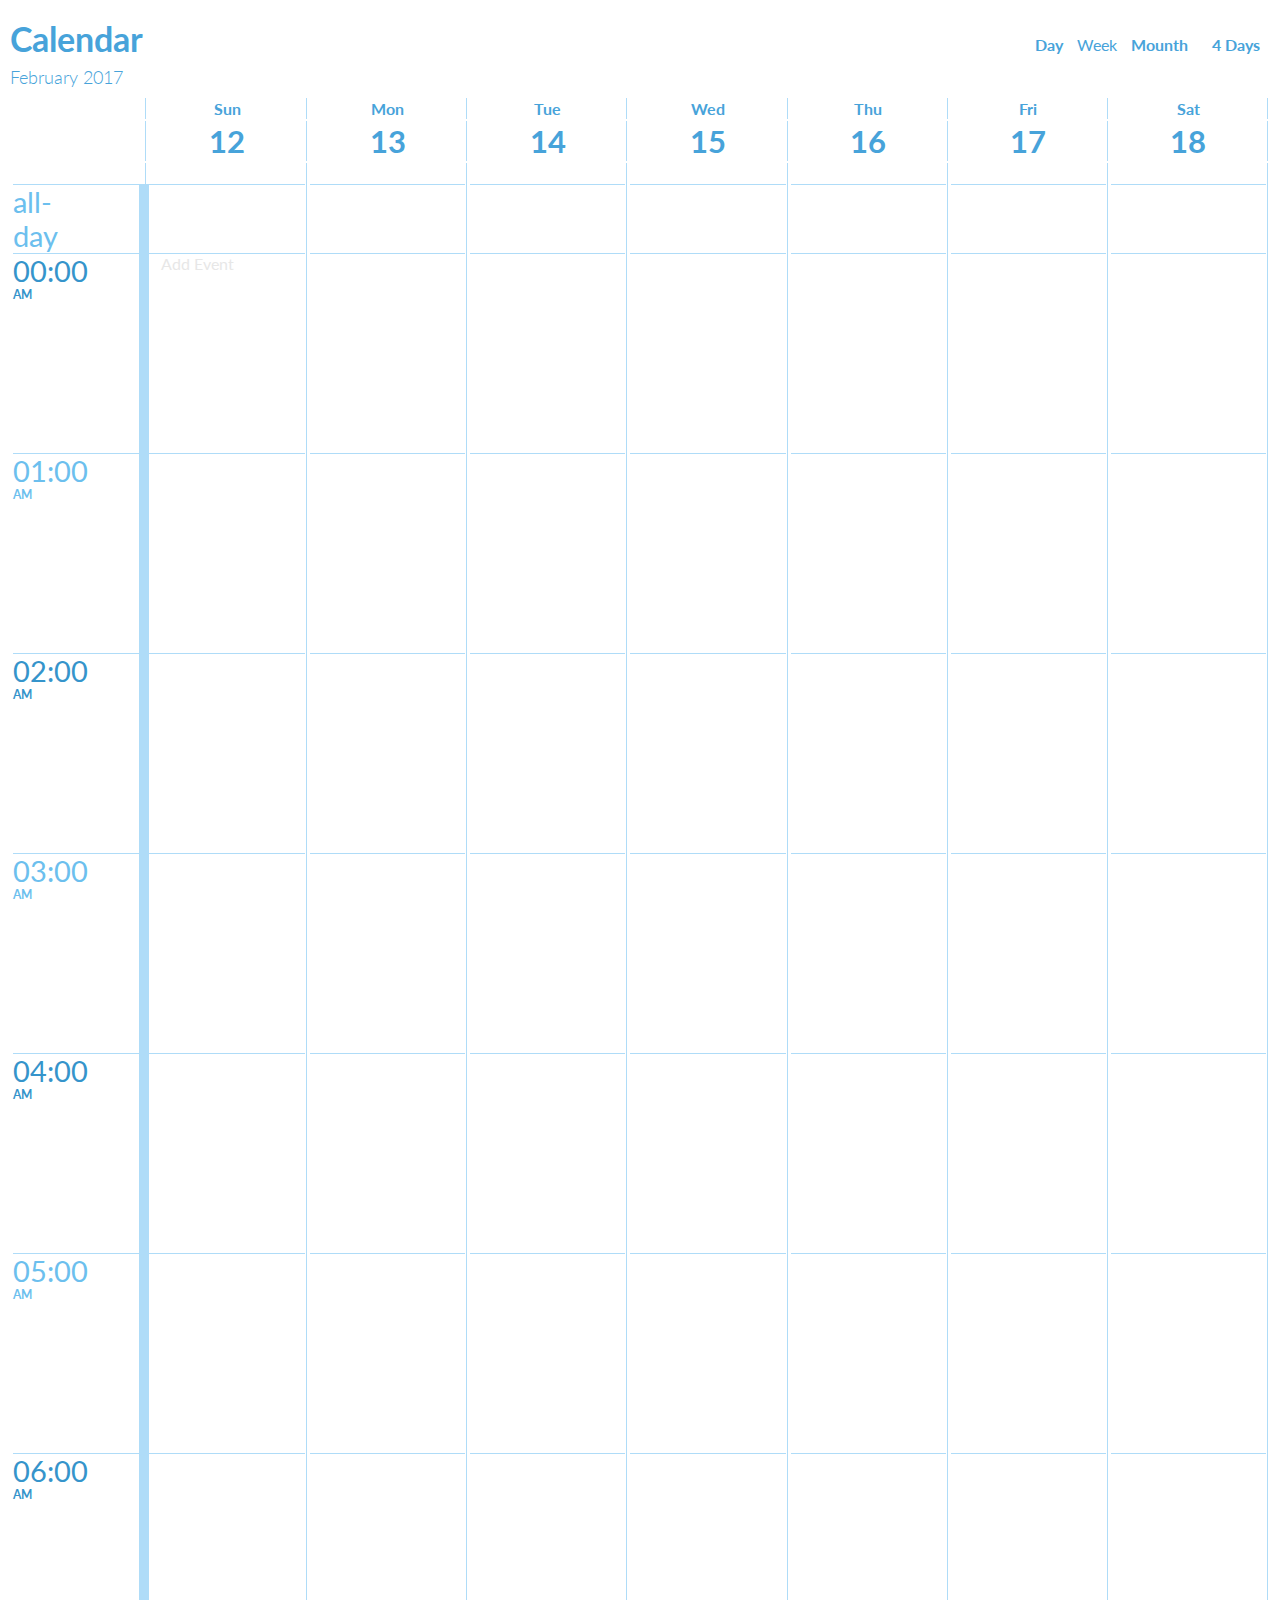
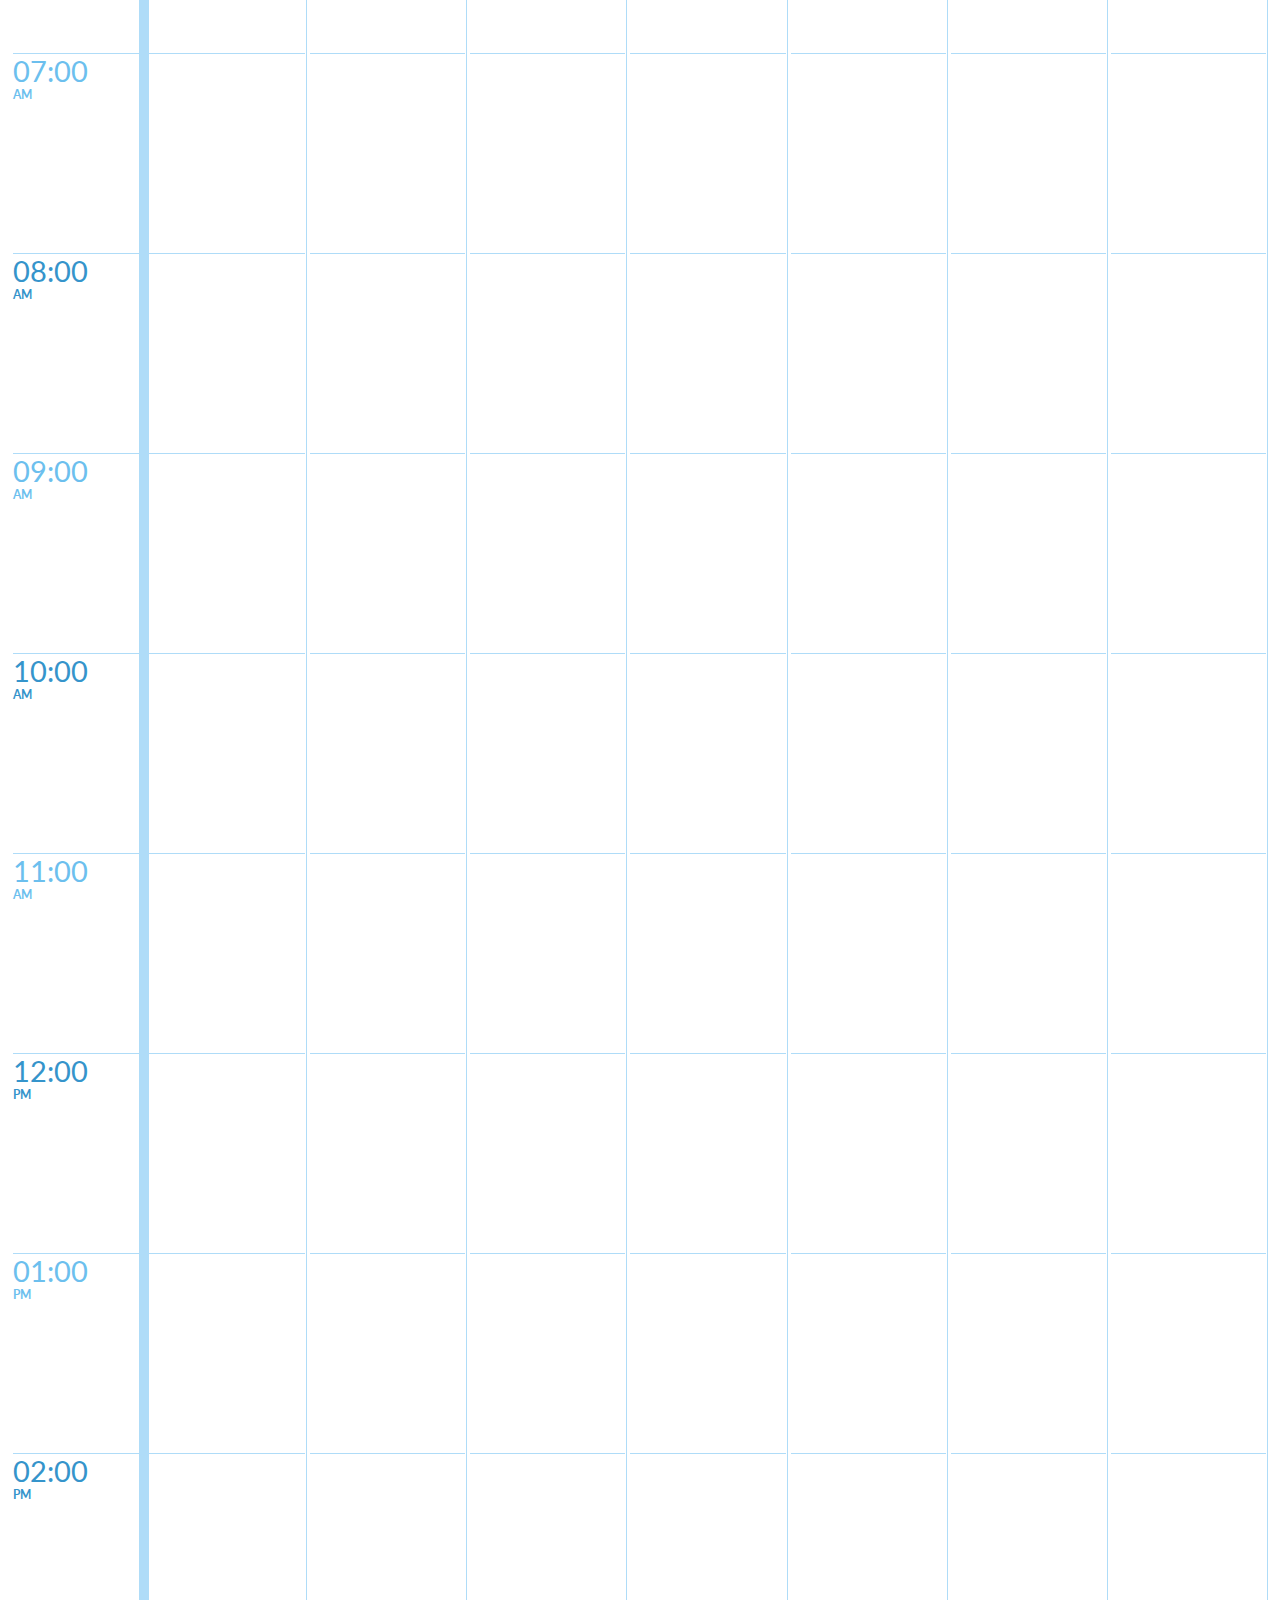
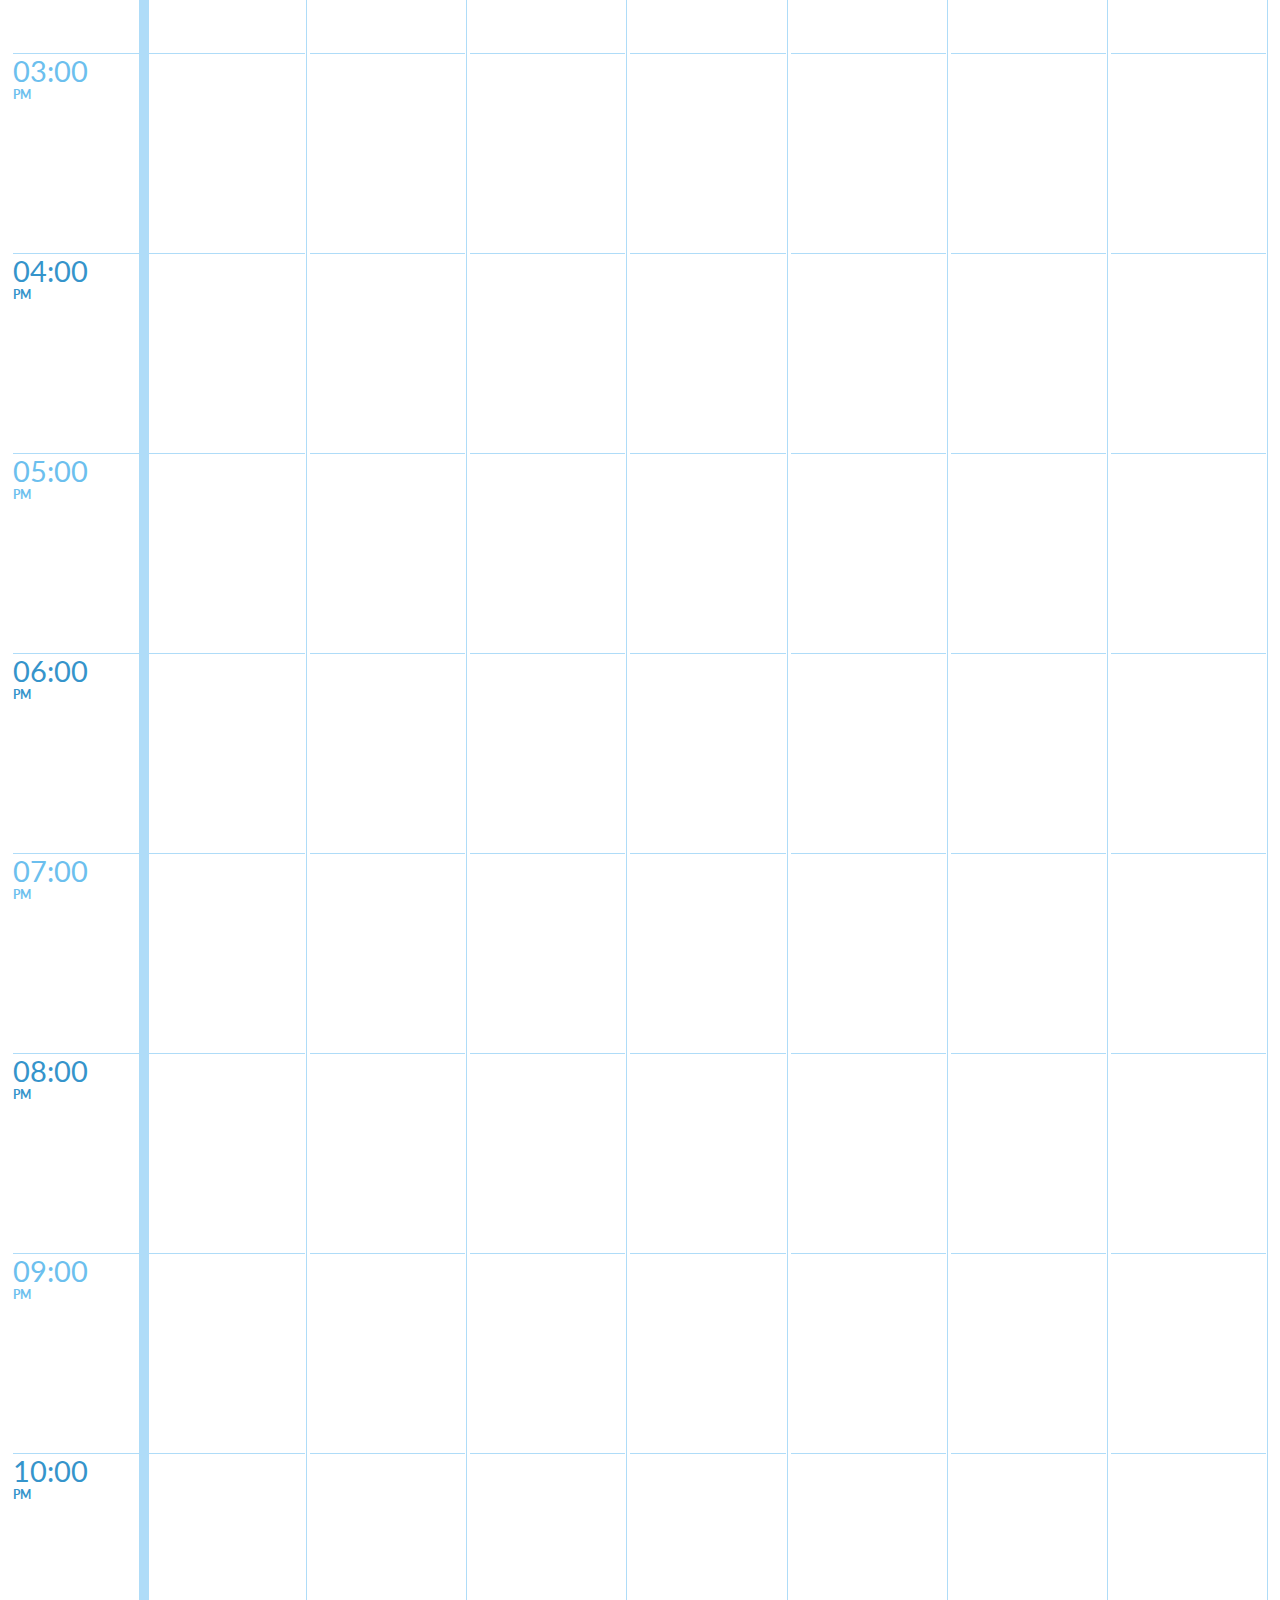
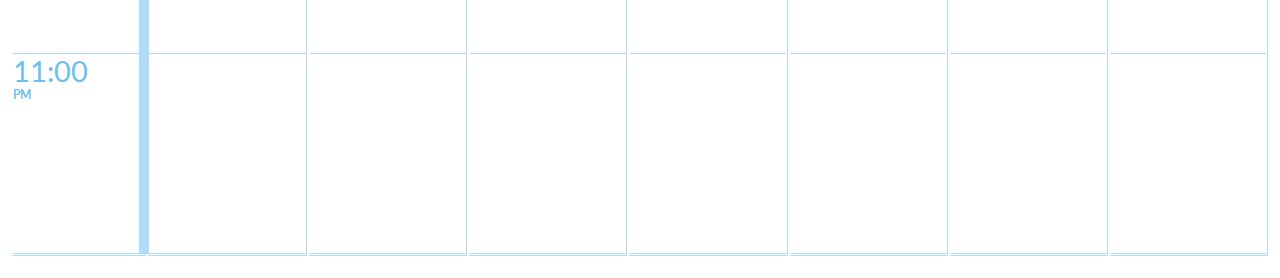
==== index2.html @ 4bcb2114 "refactoring & add modal window" ====
<!DOCTYPE html>
<html lang="en" class="no-js">
    <head>
        <meta charset="UTF-8" />
        <title>Calendar</title>
        <meta name="description" content="Calendar with HTML5 and CSS3" />
        <link rel="stylesheet" type="text/css" href="css/calendarWeek.css" />
    </head>
    <body>
        <div class="container">
            <div class="main">
                <header class="clearfix">
                    <h1>Calendar <span>February 2017</span></h1>
                    <nav class="codrops-demos">
                        <a href="index3.html">Day</a>
                        <span>Week</span>
                        <a href="index.html">Mounth</a>
                        <a href="index4.html">4 Days</a>
                    </nav>
                </header>
                <div class="pricing_table">
                <table>
                    <thead>
                        <tr class="week">
                            <th></th>
                            <th>Sun</th><th>Mon</th><th>Tue</th><th>Wed</th><th>Thu</th><th>Fri</th><th>Sat</th>
                        </tr>
                        <tr class="day">
                            <th></th>
                            <th>12</th><th>13</th><th>14</th><th>15</th><th>16</th><th>17</th><th>18</th>
                        </tr>
                    </thead>
                    <tbody>
                        <tr>
                            <td>
                                <ul class="cbp_tmtimeline">
                                    <li class="all-day"><time class="cbp_tmtime" datetime="all-day"><span>all-day</span></time></li>
                                    <li><time class="cbp_tmtime" datetime="00:00"><span>00:00<h6>AM</h6></span></time></li>
                                    <li><time class="cbp_tmtime" datetime="01:00"><span>01:00<h6>AM</h6></span></time></li>
                                    <li><time class="cbp_tmtime" datetime="02:00"><span>02:00<h6>AM</h6></span></time></li>
                                    <li><time class="cbp_tmtime" datetime="03:00"><span>03:00<h6>AM</h6></span></time></li>
                                    <li><time class="cbp_tmtime" datetime="04:00"><span>04:00<h6>AM</h6></span></time></li>
                                    <li><time class="cbp_tmtime" datetime="05:00"><span>05:00<h6>AM</h6></span></time></li>
                                    <li><time class="cbp_tmtime" datetime="06:00"><span>06:00<h6>AM</h6></span></time></li>
                                    <li><time class="cbp_tmtime" datetime="07:00"><span>07:00<h6>AM</h6></span></time></li>
                                    <li><time class="cbp_tmtime" datetime="08:00"><span>08:00<h6>AM</h6></span></time></li>
                                    <li><time class="cbp_tmtime" datetime="09:00"><span>09:00<h6>AM</h6></span></time></li>
                                    <li><time class="cbp_tmtime" datetime="10:00"><span>10:00<h6>AM</h6></span></time></li>
                                    <li><time class="cbp_tmtime" datetime="11:00"><span>11:00<h6>AM</h6></span></time></li>
                                    <li><time class="cbp_tmtime" datetime="12:00"><span>12:00<h6>PM</h6></span></time></li>
                                    <li><time class="cbp_tmtime" datetime="13:00"><span>01:00<h6>PM</h6></span></time></li>
                                    <li><time class="cbp_tmtime" datetime="14:00"><span>02:00<h6>PM</h6></span></time></li>
                                    <li><time class="cbp_tmtime" datetime="15:00"><span>03:00<h6>PM</h6></span></time></li>
                                    <li><time class="cbp_tmtime" datetime="16:00"><span>04:00<h6>PM</h6></span></time></li>
                                    <li><time class="cbp_tmtime" datetime="17:00"><span>05:00<h6>PM</h6></span></time></li>
                                    <li><time class="cbp_tmtime" datetime="18:00"><span>06:00<h6>PM</h6></span></time></li>
                                    <li><time class="cbp_tmtime" datetime="19:00"><span>07:00<h6>PM</h6></span></time></li>
                                    <li><time class="cbp_tmtime" datetime="20:00"><span>08:00<h6>PM</h6></span></time></li>
                                    <li><time class="cbp_tmtime" datetime="21:00"><span>09:00<h6>PM</h6></span></time></li>
                                    <li><time class="cbp_tmtime" datetime="22:00"><span>10:00<h6>PM</h6></span></time></li>
                                    <li><time class="cbp_tmtime" datetime="23:00"><span>11:00<h6>PM</h6></span></time></li>
                                </ul>
                            </td>
                            <td>
                                <ul class="cbp_tmtimeline">
                                    <li class="all-day"><time class="cbp_timeSun" datetime="all-day"><span></span></time></li>
                                    <li><time class="cbp_timeSun" datetime="00:00">
                                                <a class="addEvent" href="#modal">&emsp;Add Event</a>
                                        </time>
                                    </li>
                                    <li><time class="cbp_timeSun" datetime="01:00"><span></span></time></li>
                                    <li><time class="cbp_timeSun" datetime="02:00"><span></span></time></li>
                                    <li><time class="cbp_timeSun" datetime="03:00"><span></span></time></li>
                                    <li><time class="cbp_timeSun" datetime="04:00"><span></span></time></li>
                                    <li><time class="cbp_timeSun" datetime="05:00"><span></span></time></li>
                                    <li><time class="cbp_timeSun" datetime="06:00"><span></span></time></li>
                                    <li><time class="cbp_timeSun" datetime="07:00"><span></span></time></li>
                                    <li><time class="cbp_timeSun" datetime="08:00"><span></span></time></li>
                                    <li><time class="cbp_timeSun" datetime="09:00"><span></span></time></li>
                                    <li><time class="cbp_timeSun" datetime="10:00"><span></span></time></li>
                                    <li><time class="cbp_timeSun" datetime="11:00"><span></span></time></li>
                                    <li><time class="cbp_timeSun" datetime="12:00"><span></span></time></li>
                                    <li><time class="cbp_timeSun" datetime="13:00"><span></span></time></li>
                                    <li><time class="cbp_timeSun" datetime="14:00"><span></span></time></li>
                                    <li><time class="cbp_timeSun" datetime="15:00"><span></span></time></li>
                                    <li><time class="cbp_timeSun" datetime="16:00"><span></span></time></li>
                                    <li><time class="cbp_timeSun" datetime="17:00"><span></span></time></li>
                                    <li><time class="cbp_timeSun" datetime="18:00"><span></span></time></li>
                                    <li><time class="cbp_timeSun" datetime="19:00"><span></span></time></li>
                                    <li><time class="cbp_timeSun" datetime="20:00"><span></span></time></li>
                                    <li><time class="cbp_timeSun" datetime="21:00"><span></span></time></li>
                                    <li><time class="cbp_timeSun" datetime="22:00"><span></span></time></li>
                                    <li><time class="cbp_timeSun" datetime="23:00"><span></span></time></li>
                                </ul>
                            </td>
                            <td>
                                <ul class="cbp_tmtimeline">
                                    <li class="all-day"><time class="cbp_timeMon" datetime="all-day"><span></span></time></li>
                                    <li><time class="cbp_timeMon" datetime="00:00"><span></span></time></li>
                                    <li><time class="cbp_timeMon" datetime="01:00"><span></span></time></li>
                                    <li><time class="cbp_timeMon" datetime="02:00"><span></span></time></li>
                                    <li><time class="cbp_timeMon" datetime="03:00"><span></span></time></li>
                                    <li><time class="cbp_timeMon" datetime="04:00"><span></span></time></li>
                                    <li><time class="cbp_timeMon" datetime="05:00"><span></span></time></li>
                                    <li><time class="cbp_timeMon" datetime="06:00"><span></span></time></li>
                                    <li><time class="cbp_timeMon" datetime="07:00"><span></span></time></li>
                                    <li><time class="cbp_timeMon" datetime="08:00"><span></span></time></li>
                                    <li><time class="cbp_timeMon" datetime="09:00"><span></span></time></li>
                                    <li><time class="cbp_timeMon" datetime="10:00"><span></span></time></li>
                                    <li><time class="cbp_timeMon" datetime="11:00"><span></span></time></li>
                                    <li><time class="cbp_timeMon" datetime="12:00"><span></span></time></li>
                                    <li><time class="cbp_timeMon" datetime="13:00"><span></span></time></li>
                                    <li><time class="cbp_timeMon" datetime="14:00"><span></span></time></li>
                                    <li><time class="cbp_timeMon" datetime="15:00"><span></span></time></li>
                                    <li><time class="cbp_timeMon" datetime="16:00"><span></span></time></li>
                                    <li><time class="cbp_timeMon" datetime="17:00"><span></span></time></li>
                                    <li><time class="cbp_timeMon" datetime="18:00"><span></span></time></li>
                                    <li><time class="cbp_timeMon" datetime="19:00"><span></span></time></li>
                                    <li><time class="cbp_timeMon" datetime="20:00"><span></span></time></li>
                                    <li><time class="cbp_timeMon" datetime="21:00"><span></span></time></li>
                                    <li><time class="cbp_timeMon" datetime="22:00"><span></span></time></li>
                                    <li><time class="cbp_timeMon" datetime="23:00"><span></span></time></li>
                                </ul>
                            </td>
                            <td>
                                <ul class="cbp_tmtimeline">
                                    <li class="all-day"><time class="cbp_timeTue" datetime="all-day"><span></span></time></li>
                                    <li><time class="cbp_timeTue" datetime="00:00"><span></span></time></li>
                                    <li><time class="cbp_timeTue" datetime="01:00"><span></span></time></li>
                                    <li><time class="cbp_timeTue" datetime="02:00"><span></span></time></li>
                                    <li><time class="cbp_timeTue" datetime="03:00"><span></span></time></li>
                                    <li><time class="cbp_timeTue" datetime="04:00"><span></span></time></li>
                                    <li><time class="cbp_timeTue" datetime="05:00"><span></span></time></li>
                                    <li><time class="cbp_timeTue" datetime="06:00"><span></span></time></li>
                                    <li><time class="cbp_timeTue" datetime="07:00"><span></span></time></li>
                                    <li><time class="cbp_timeTue" datetime="08:00"><span></span></time></li>
                                    <li><time class="cbp_timeTue" datetime="09:00"><span></span></time></li>
                                    <li><time class="cbp_timeTue" datetime="10:00"><span></span></time></li>
                                    <li><time class="cbp_timeTue" datetime="11:00"><span></span></time></li>
                                    <li><time class="cbp_timeTue" datetime="12:00"><span></span></time></li>
                                    <li><time class="cbp_timeTue" datetime="13:00"><span></span></time></li>
                                    <li><time class="cbp_timeTue" datetime="14:00"><span></span></time></li>
                                    <li><time class="cbp_timeTue" datetime="15:00"><span></span></time></li>
                                    <li><time class="cbp_timeTue" datetime="16:00"><span></span></time></li>
                                    <li><time class="cbp_timeTue" datetime="17:00"><span></span></time></li>
                                    <li><time class="cbp_timeTue" datetime="18:00"><span></span></time></li>
                                    <li><time class="cbp_timeTue" datetime="19:00"><span></span></time></li>
                                    <li><time class="cbp_timeTue" datetime="20:00"><span></span></time></li>
                                    <li><time class="cbp_timeTue" datetime="21:00"><span></span></time></li>
                                    <li><time class="cbp_timeTue" datetime="22:00"><span></span></time></li>
                                    <li><time class="cbp_timeTue" datetime="23:00"><span></span></time></li>
                                </ul>
                            </td>
                            <td>
                                <ul class="cbp_tmtimeline">
                                    <li class="all-day"><time class="cbp_timeWed" datetime="all-day"><span></span></time></li>
                                    <li><time class="cbp_timeWed" datetime="00:00"><span></span></time></li>
                                    <li><time class="cbp_timeWed" datetime="01:00"><span></span></time></li>
                                    <li><time class="cbp_timeWed" datetime="02:00"><span></span></time></li>
                                    <li><time class="cbp_timeWed" datetime="03:00"><span></span></time></li>
                                    <li><time class="cbp_timeWed" datetime="04:00"><span></span></time></li>
                                    <li><time class="cbp_timeWed" datetime="05:00"><span></span></time></li>
                                    <li><time class="cbp_timeWed" datetime="06:00"><span></span></time></li>
                                    <li><time class="cbp_timeWed" datetime="07:00"><span></span></time></li>
                                    <li><time class="cbp_timeWed" datetime="08:00"><span></span></time></li>
                                    <li><time class="cbp_timeWed" datetime="09:00"><span></span></time></li>
                                    <li><time class="cbp_timeWed" datetime="10:00"><span></span></time></li>
                                    <li><time class="cbp_timeWed" datetime="11:00"><span></span></time></li>
                                    <li><time class="cbp_timeWed" datetime="12:00"><span></span></time></li>
                                    <li><time class="cbp_timeWed" datetime="13:00"><span></span></time></li>
                                    <li><time class="cbp_timeWed" datetime="14:00"><span></span></time></li>
                                    <li><time class="cbp_timeWed" datetime="15:00"><span></span></time></li>
                                    <li><time class="cbp_timeWed" datetime="16:00"><span></span></time></li>
                                    <li><time class="cbp_timeWed" datetime="17:00"><span></span></time></li>
                                    <li><time class="cbp_timeWed" datetime="18:00"><span></span></time></li>
                                    <li><time class="cbp_timeWed" datetime="19:00"><span></span></time></li>
                                    <li><time class="cbp_timeWed" datetime="20:00"><span></span></time></li>
                                    <li><time class="cbp_timeWed" datetime="21:00"><span></span></time></li>
                                    <li><time class="cbp_timeWed" datetime="22:00"><span></span></time></li>
                                    <li><time class="cbp_timeWed" datetime="23:00"><span></span></time></li>
                                </ul>
                            </td>
                            <td>
                                <ul class="cbp_tmtimeline">
                                    <li class="all-day"><time class="cbp_timeThu" datetime="all-day"><span></span></time></li>
                                    <li><time class="cbp_timeThu" datetime="00:00"><span></span></time></li>
                                    <li><time class="cbp_timeThu" datetime="01:00"><span></span></time></li>
                                    <li><time class="cbp_timeThu" datetime="02:00"><span></span></time></li>
                                    <li><time class="cbp_timeThu" datetime="03:00"><span></span></time></li>
                                    <li><time class="cbp_timeThu" datetime="04:00"><span></span></time></li>
                                    <li><time class="cbp_timeThu" datetime="05:00"><span></span></time></li>
                                    <li><time class="cbp_timeThu" datetime="06:00"><span></span></time></li>
                                    <li><time class="cbp_timeThu" datetime="07:00"><span></span></time></li>
                                    <li><time class="cbp_timeThu" datetime="08:00"><span></span></time></li>
                                    <li><time class="cbp_timeThu" datetime="09:00"><span></span></time></li>
                                    <li><time class="cbp_timeThu" datetime="10:00"><span></span></time></li>
                                    <li><time class="cbp_timeThu" datetime="11:00"><span></span></time></li>
                                    <li><time class="cbp_timeThu" datetime="12:00"><span></span></time></li>
                                    <li><time class="cbp_timeThu" datetime="13:00"><span></span></time></li>
                                    <li><time class="cbp_timeThu" datetime="14:00"><span></span></time></li>
                                    <li><time class="cbp_timeThu" datetime="15:00"><span></span></time></li>
                                    <li><time class="cbp_timeThu" datetime="16:00"><span></span></time></li>
                                    <li><time class="cbp_timeThu" datetime="17:00"><span></span></time></li>
                                    <li><time class="cbp_timeThu" datetime="18:00"><span></span></time></li>
                                    <li><time class="cbp_timeThu" datetime="19:00"><span></span></time></li>
                                    <li><time class="cbp_timeThu" datetime="20:00"><span></span></time></li>
                                    <li><time class="cbp_timeThu" datetime="21:00"><span></span></time></li>
                                    <li><time class="cbp_timeThu" datetime="22:00"><span></span></time></li>
                                    <li><time class="cbp_timeThu" datetime="23:00"><span></span></time></li>
                                </ul>
                            </td>
                            <td>
                                <ul class="cbp_tmtimeline">
                                    <li class="all-day"><time class="cbp_timeFri" datetime="all-day"><span></span></time></li>
                                    <li><time class="cbp_timeFri" datetime="00:00"><span></span></time></li>
                                    <li><time class="cbp_timeFri" datetime="01:00"><span></span></time></li>
                                    <li><time class="cbp_timeFri" datetime="02:00"><span></span></time></li>
                                    <li><time class="cbp_timeFri" datetime="03:00"><span></span></time></li>
                                    <li><time class="cbp_timeFri" datetime="04:00"><span></span></time></li>
                                    <li><time class="cbp_timeFri" datetime="05:00"><span></span></time></li>
                                    <li><time class="cbp_timeFri" datetime="06:00"><span></span></time></li>
                                    <li><time class="cbp_timeFri" datetime="07:00"><span></span></time></li>
                                    <li><time class="cbp_timeFri" datetime="08:00"><span></span></time></li>
                                    <li><time class="cbp_timeFri" datetime="09:00"><span></span></time></li>
                                    <li><time class="cbp_timeFri" datetime="10:00"><span></span></time></li>
                                    <li><time class="cbp_timeFri" datetime="11:00"><span></span></time></li>
                                    <li><time class="cbp_timeFri" datetime="12:00"><span></span></time></li>
                                    <li><time class="cbp_timeFri" datetime="13:00"><span></span></time></li>
                                    <li><time class="cbp_timeFri" datetime="14:00"><span></span></time></li>
                                    <li><time class="cbp_timeFri" datetime="15:00"><span></span></time></li>
                                    <li><time class="cbp_timeFri" datetime="16:00"><span></span></time></li>
                                    <li><time class="cbp_timeFri" datetime="17:00"><span></span></time></li>
                                    <li><time class="cbp_timeFri" datetime="18:00"><span></span></time></li>
                                    <li><time class="cbp_timeFri" datetime="19:00"><span></span></time></li>
                                    <li><time class="cbp_timeFri" datetime="20:00"><span></span></time></li>
                                    <li><time class="cbp_timeFri" datetime="21:00"><span></span></time></li>
                                    <li><time class="cbp_timeFri" datetime="22:00"><span></span></time></li>
                                    <li><time class="cbp_timeFri" datetime="23:00"><span></span></time></li>
                                </ul>
                            </td>
                            <td>
                                <ul class="cbp_tmtimeline">
                                    <li class="all-day"><time class="cbp_timeSat" datetime="all-day"><span></span></time></li>
                                    <li><time class="cbp_timeSat" datetime="00:00"><span></span></time></li>
                                    <li><time class="cbp_timeSat" datetime="01:00"><span></span></time></li>
                                    <li><time class="cbp_timeSat" datetime="02:00"><span></span></time></li>
                                    <li><time class="cbp_timeSat" datetime="03:00"><span></span></time></li>
                                    <li><time class="cbp_timeSat" datetime="04:00"><span></span></time></li>
                                    <li><time class="cbp_timeSat" datetime="05:00"><span></span></time></li>
                                    <li><time class="cbp_timeSat" datetime="06:00"><span></span></time></li>
                                    <li><time class="cbp_timeSat" datetime="07:00"><span></span></time></li>
                                    <li><time class="cbp_timeSat" datetime="08:00"><span></span></time></li>
                                    <li><time class="cbp_timeSat" datetime="09:00"><span></span></time></li>
                                    <li><time class="cbp_timeSat" datetime="10:00"><span></span></time></li>
                                    <li><time class="cbp_timeSat" datetime="11:00"><span></span></time></li>
                                    <li><time class="cbp_timeSat" datetime="12:00"><span></span></time></li>
                                    <li><time class="cbp_timeSat" datetime="13:00"><span></span></time></li>
                                    <li><time class="cbp_timeSat" datetime="14:00"><span></span></time></li>
                                    <li><time class="cbp_timeSat" datetime="15:00"><span></span></time></li>
                                    <li><time class="cbp_timeSat" datetime="16:00"><span></span></time></li>
                                    <li><time class="cbp_timeSat" datetime="17:00"><span></span></time></li>
                                    <li><time class="cbp_timeSat" datetime="18:00"><span></span></time></li>
                                    <li><time class="cbp_timeSat" datetime="19:00"><span></span></time></li>
                                    <li><time class="cbp_timeSat" datetime="20:00"><span></span></time></li>
                                    <li><time class="cbp_timeSat" datetime="21:00"><span></span></time></li>
                                    <li><time class="cbp_timeSat" datetime="22:00"><span></span></time></li>
                                    <li><time class="cbp_timeSat" datetime="23:00"><span></span></time></li>
                                </ul>
                            </td>
                            
                        </tr>
                    </tbody>
                </table>
            </div>
                <aside class="modal" id="modal">
                    <header>
                        <h2>Event | Reminder</h2>
                    </header>
                    <section>
                        <input tabindex="0" autocomplete="off" placeholder="e.g., Breakfast at Tiffany's" aria-label="e.g., Breakfast at Tiffany's" type="text">
                    </section>
                    <section>
                        <span>When</span>
                    </section>
                    <section>

                    </section>
                    <footer class="footer">
                        <a href="#" class="btn">Закрыть</a>
                    </footer>
                </aside>
            </div>
        </div>
    </body>
</html>
---- css/calendarWeek.css ----
@import url(http://fonts.googleapis.com/css?family=Lato:300,400,700);

*, *:after, *:before { -webkit-box-sizing: border-box; -moz-box-sizing: border-box; box-sizing: border-box; }
body, html { font-size: 100%; padding: 0; margin: 0;}

.clearfix:before, .clearfix:after { content: " "; display: table; }
.clearfix:after { clear: both; }

body {
    font-family: 'Lato', Calibri, Arial, sans-serif;
    color: #47a3da;
}
tbody td:first-child {
	width: 180px;
	text-align: right;
}
td {
	width: 200px;
	border-bottom: 1px solid #afdcf8;
	border-right: 1px solid #afdcf8;
}
th{
	border-right: 1px solid #afdcf8;
}

a {
	text-decoration: none;
}
.day{
	font-size: 31px;
}
a:hover {
	color: #000;
}
.codrops-demos {
	float: right;
}

.codrops-demos a {
    display: inline-block;
    margin: 10px;
    color: inherit;
    font-weight: 700;
    line-height: 30px;
    border-bottom: 4px solid transparent;
}

.codrops-demos a:hover {
	color: #000;
	border-color: #000;
}

.codrops-demos a.current-demo,
.codrops-demos a.current-demo:hover {
	color: rgba(108,191,238,0.5);
	border-color: rgba(108,191,238,0.5);
}
.main {
	margin: 10px auto;
	padding: 10px;
}
.container header h1 {
	font-size: 34px;
	line-height: 38px;
	margin: 0;
	font-weight: 700;
	float: left;
}

.container header h1 span {
	font-size: 18px;
	font-weight: 300;
	display: block;
}
.container > header nav a:hover:before {
	color: #fff;
}

.cbp_tmtimeline {
	margin: 20px 0 0 0;
	padding: 0;
	list-style: none;
	position: relative;
} 

.cbp_tmtimeline > li {
	height: 200px;
	max-height: 200px;
	position: relative;
	border-bottom: 1px solid #afdcf8;
}

.cbp_tmtimeline > li.all-day {
	min-height: 70px;
	height: auto;
	max-height: auto;
	position: static;
}

.cbp_tmtimeline > li:first-child {
	border-top: 1px solid #afdcf8;
}  

/* The line */
.cbp_tmtimeline >li .cbp_timeSun::before {
	content: '';
	position: absolute;
	top: 0;
	bottom: 0;
	width: 10px;
	background: #afdcf8;
	margin-left: -10px;
}

/* The date/time */
.cbp_tmtimeline > li .cbp_tmtime{
	display: block;
	width: 25%;
	padding-right: 100px;
	position: absolute;
}

.cbp_tmtimeline > li .cbp_tmtime span {
	display: block;
	text-align: right;
}

.cbp_tmtimeline > li .cbp_tmtime span:first-child {
	font-size: 0.9em;
	color: #bdd0db;
}

.cbp_tmtimeline > li .cbp_tmtime span:last-child {
	font-size: 1.8em;
	color: #3594cb;
}

.cbp_tmtimeline > li .cbp_tmtime span > h6 {
	font-size: 0.4em;
	margin: 0;
}

.cbp_tmtimeline > li:nth-child(odd) .cbp_tmtime span:last-child {
	color: #6cbfee;
}

/* Right content */
.cbp_tmtimeline > li .cbp_tmlabel {
	margin: 0 0 2px 21%;
	background: #3594cb;
	color: #fff;
	padding: 1px 5px 1px 10px;
	font-size: 0.9em;
	font-weight: 300;
	line-height: 1.4;
	position: absolute;
	border-radius: 5px;
	width: 79%;
	z-index: 10;
	overflow: auto;
}

.cbp_tmtimeline > li .cbp_tmlabel:last-child {
	margin-bottom: 5px;
}

.cbp_tmtimeline > li .cbp_tmlabel a {
	text-decoration: underline;
}

.cbp_tmtimeline > li.all-day .cbp_tmlabel{
	position: relative;
	font-weight: bold;
	width: auto;
}
.pricing_table ul:hover { 
	background: rgba(115,255,111,0.4);
	transform: scaleX(1.0);
  	box-shadow:3px 5px 7px rgba(0,0,0,.7);
	cursor:pointer;
	border-bottom-left-radius: 20px;
	border-bottom-right-radius: 20px;
	border-top-left-radius: 20px;
	border-top-right-radius: 20px;
}
.addEvent{
	text-decoration: none;
	color:#e7e7e7;
}
.addEvent:hover{
	color:#3594cb;
}
/*Modal windows*/
/* hiden*/
.modal {
    background: #fff;
    left: 50%;
    margin: -250px 0 0 -40%;
    position: absolute;
    top: -50%;
    width: 40%;
    border-radius: 5px;
    box-shadow: 0 3px 7px rgba(0,0,0,.25);
    -moz-box-shadow: 0 3px 7px rgba(0,0,0,.25);
    -webkit-box-shadow: 0 3px 7px rgba(0,0,0,.25);
    box-sizing: border-box;
    -moz-box-sizing: border-box;
    -webkit-box-sizing: border-box;
}

/*visible*/
.modal:target {
    top: 50%;
    transition: all 0.4s ease-in-out;
    -moz-transition: all 0.4s ease-in-out;
    -webkit-transition: all 0.4s ease-in-out;
}

.modal header, .modal footer {
    background: #f7f7f7;
    border-bottom: 1px solid #e7e7e7;
    border-radius: 5px 5px 0 0;
    -moz-border-radius: 5px 5px 0 0;
    -webkit-border-radius: 5px 5px 0 0;
}
.modal footer {
    border:none;
    border-top: 1px solid #e7e7e7;
    border-radius: 0 0 5px 5px;
    -moz-border-radius: 0 0 5px 5px;
    -webkit-border-radius: 0 0 5px 5px;
}
.modal section, .modal header, .modal footer {
    padding: 15px;
    z-index: 200;
}
.modal h2 {
    margin: 0;
}
.modal .btn {
    float: right;
}



/* Example Media Queries */
@media screen and (max-width: 65.375em) {

	.cbp_tmtimeline > li .cbp_tmtime span:last-child {
		font-size: 1.5em;
	}
}

@media screen and (max-width: 47.2em) {
	.cbp_tmtimeline:before {
		display: none;
	}

	.cbp_tmtimeline > li .cbp_tmtime {
		width: 100%;
		position: relative;
		padding: 0 0 20px 0;
	}

	.cbp_tmtimeline > li .cbp_tmtime span {
		text-align: left;
	}

	.cbp_tmtimeline > li .cbp_tmlabel {
		margin: 0 0 30px 0;
		padding: 1em;
		font-weight: 400;
		font-size: 95%;
	}

	.cbp_tmtimeline > li .cbp_tmlabel:after {
		right: auto;
		left: 20px;
		border-right-color: transparent;
		border-bottom-color: #3594cb;
		top: -20px;
	}

	.cbp_tmtimeline > li .cbp_tmicon {
		position: relative;
		float: right;
		left: auto;
		margin: -55px 5px 0 0px;
	}	
}
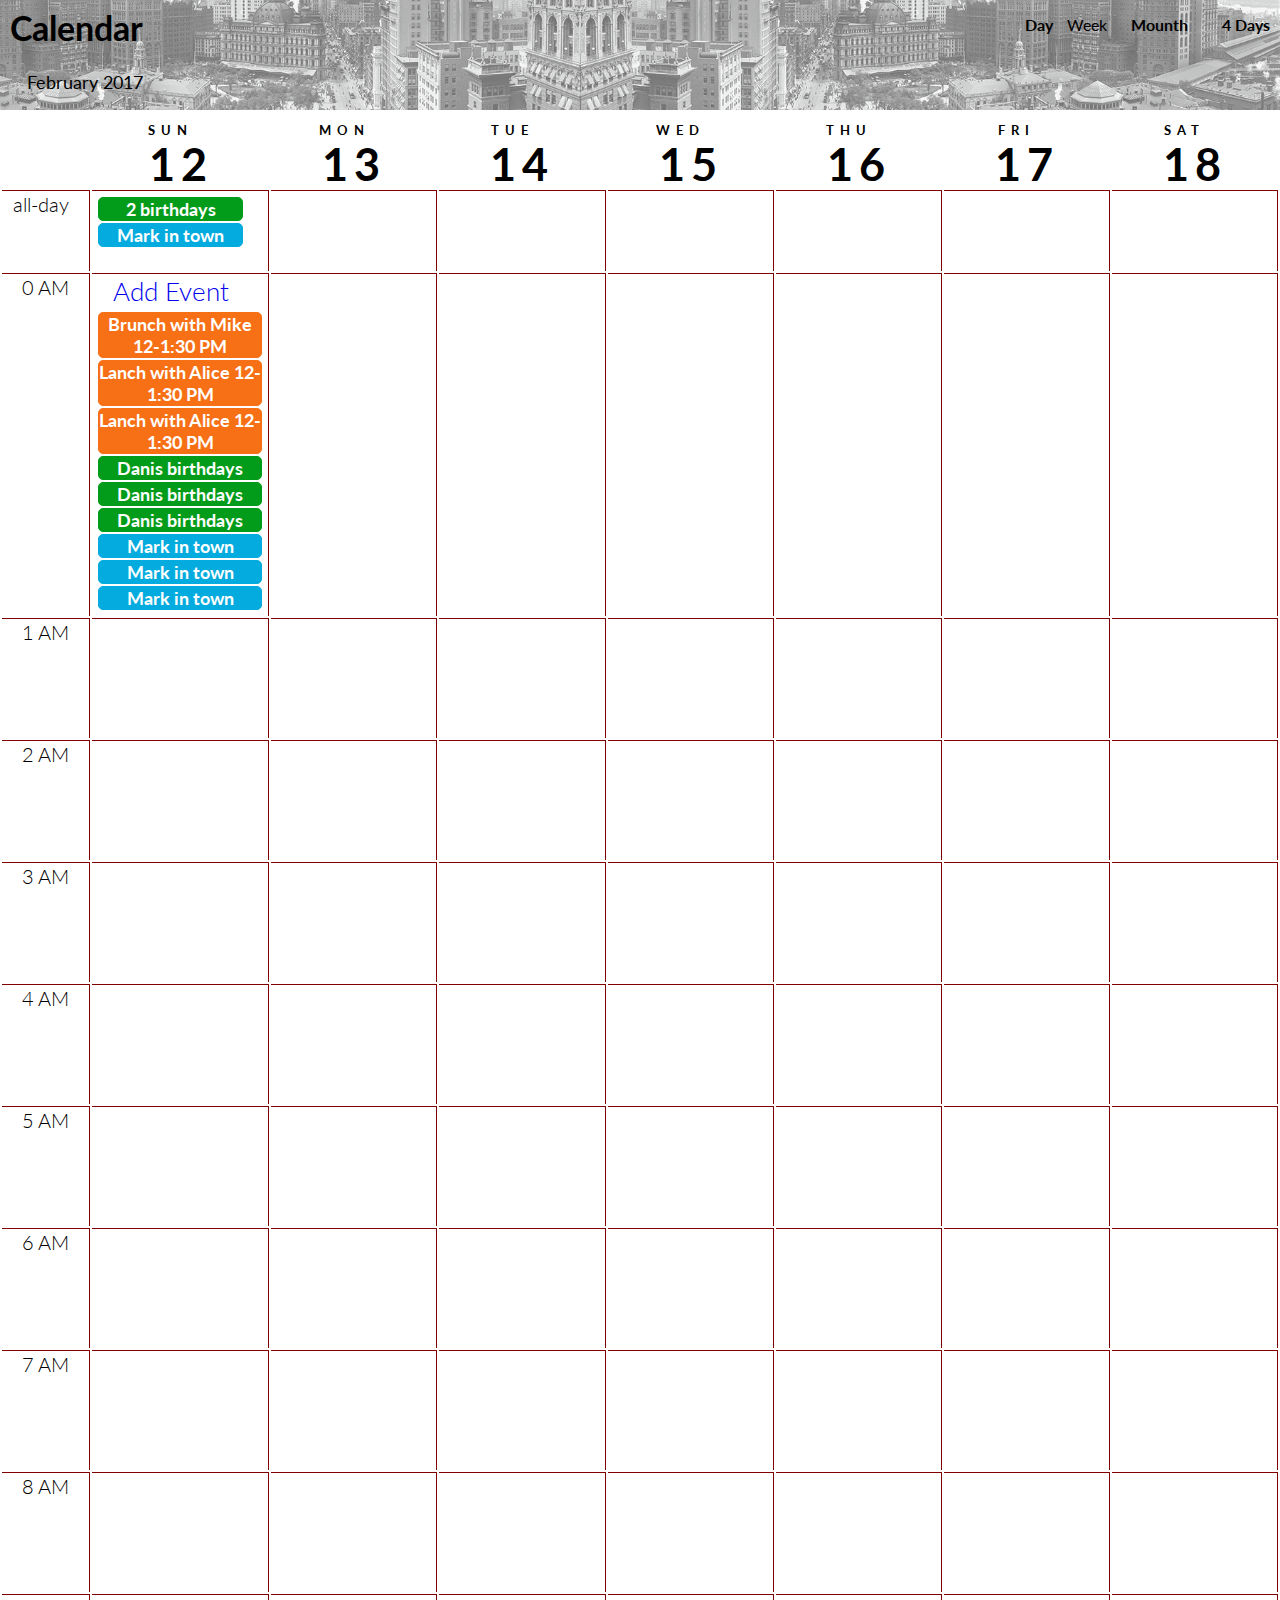
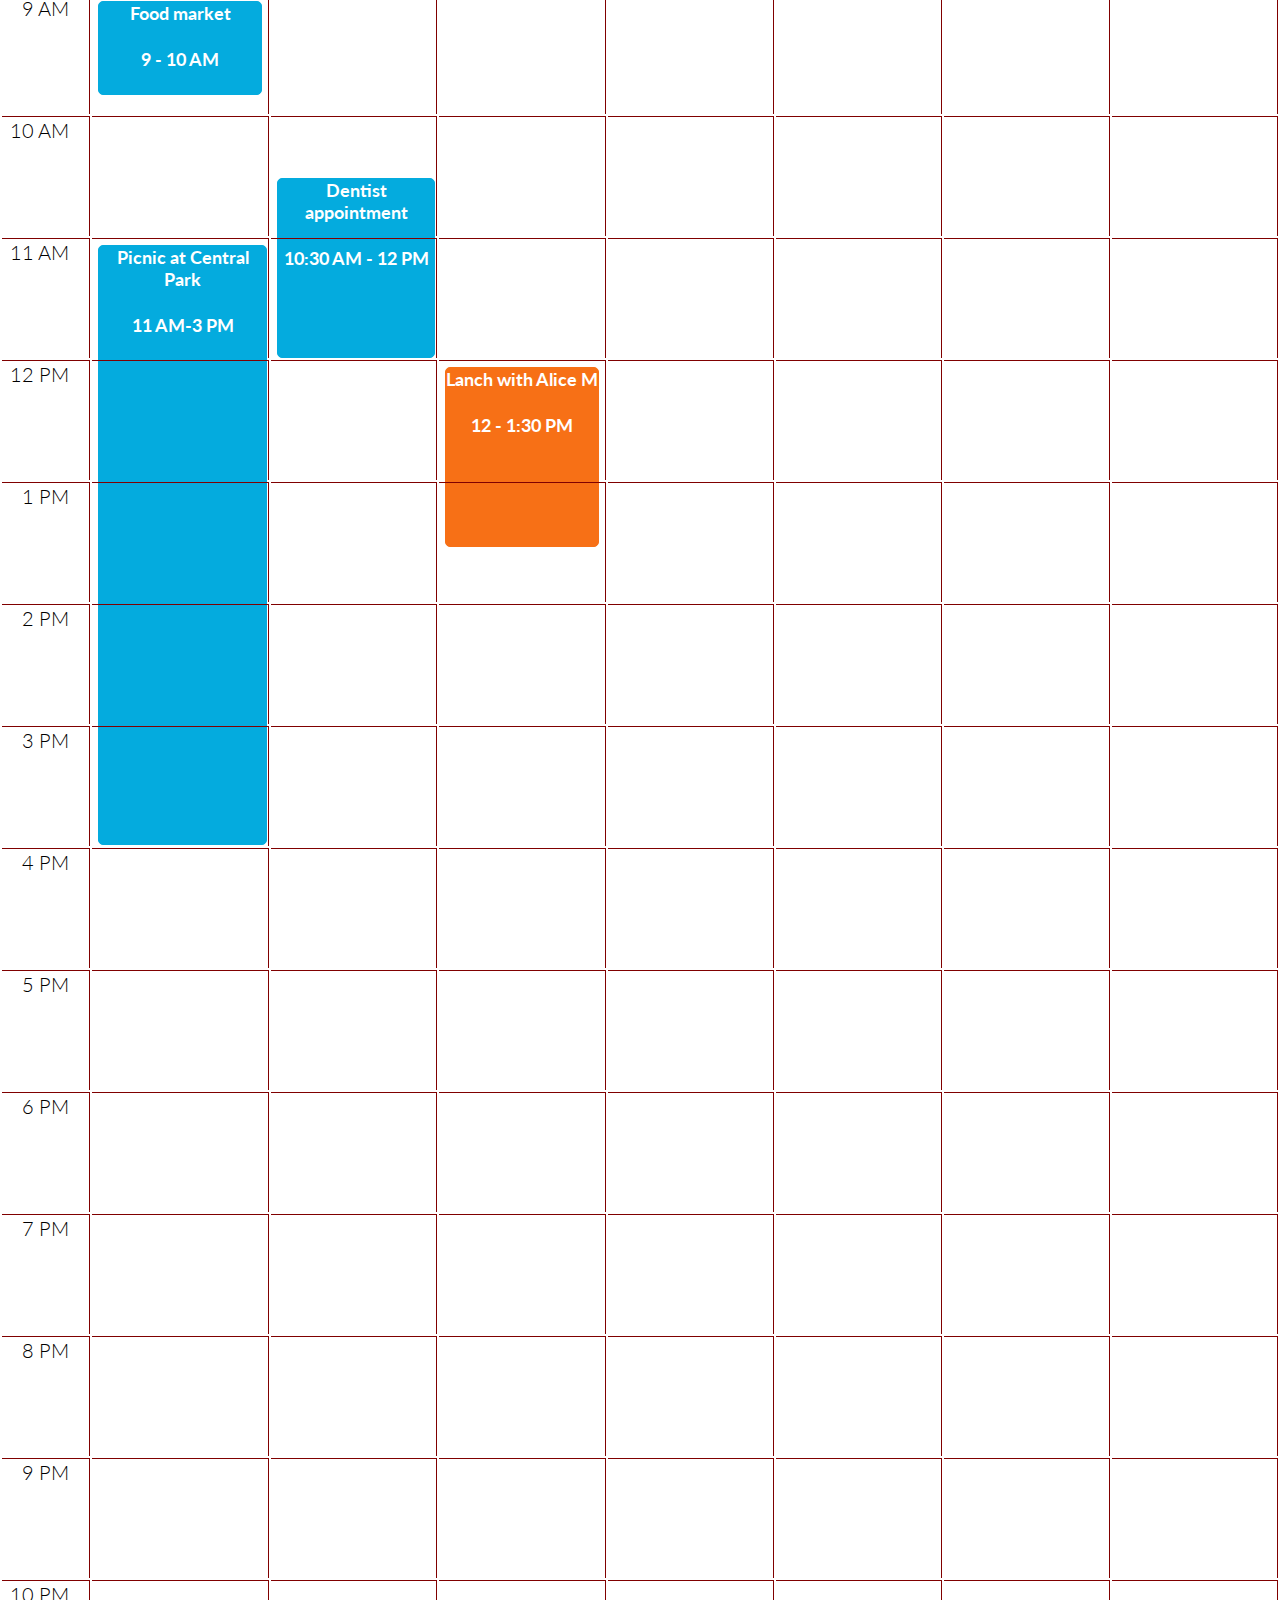
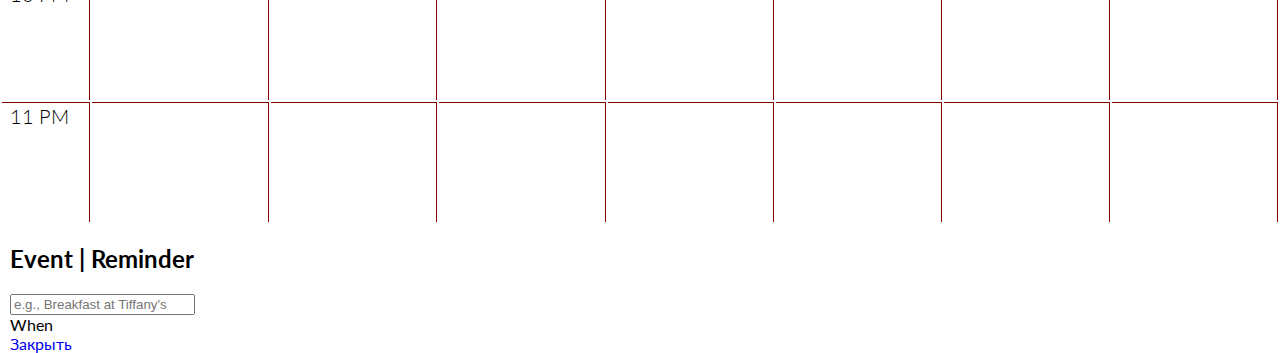
==== commit 8bb35d78: "refactoring" ====
--- a/index2.html
+++ b/index2.html
@@ -3,7 +3,7 @@
     <head>
         <meta charset="UTF-8" />
         <title>Calendar</title>
-        <meta name="description" content="Calendar with HTML5 and CSS3" />
+        <meta n AMe="description" content="Calendar with HTML5 and CSS3" />
         <link rel="stylesheet" type="text/css" href="css/calendarWeek.css" />
     </head>
     <body>
@@ -19,53 +19,234 @@
                     </nav>
                 </header>
                 <div class="pricing_table">
-                <table>
-                    <thead>
-                        <tr class="week">
-                            <th></th>
-                            <th>Sun</th><th>Mon</th><th>Tue</th><th>Wed</th><th>Thu</th><th>Fri</th><th>Sat</th>
-                        </tr>
-                        <tr class="day">
-                            <th></th>
-                            <th>12</th><th>13</th><th>14</th><th>15</th><th>16</th><th>17</th><th>18</th>
-                        </tr>
-                    </thead>
-                    <tbody>
-                        <tr>
-                            <td>
-                                <ul class="cbp_tmtimeline">
+                    <table>
+                        <thead>
+                            <tr class="week">
+                                <th></th>
+                                <th>Sun</th><th>Mon</th><th>Tue</th><th>Wed</th><th>Thu</th><th>Fri</th><th>Sat</th>
+                            </tr>
+                            <tr class="day">
+                                <th></th>
+                                <th>12</th><th>13</th><th>14</th><th>15</th><th>16</th><th>17</th><th>18</th>
+                            </tr>
+                        </thead>
+                        <tbody>
+                            <tr>
+                                <td class="allDay">all-day</td>
+                                <td class="allDay">
+                                    <span class="event-flex-container">
+                                        <article class="eventLabelBD" style="order: 1">2 birthdays</article>
+                                        <article class="eventLabelInfo" style="order: 2">Mark in town</article>
+                                    </span>
+                                </td><td class="allDay"></td><td class="allDay"></td><td class="allDay"></td><td class="allDay"></td><td class="allDay"></td><td class="allDay"></td>
+                            </tr>
+                            <tr>
+                                <td class="allDay">0 AM</td>
+                                <td>
+                                    <a class="addEvent" href="#modal">&emsp;Add Event</a>
+                                    <span class="event-flex-container">
+                                        <article class="eventLabelImportant" style="order: 0">Brunch with Mike 12-1:30 PM</article>
+                                        <article class="eventLabelBD" style="order: 1">Danis birthdays</article>
+                                        <article class="eventLabelInfo" style="order: 2">Mark in town</article>
+                                        <article class="eventLabelImportant" style="order: 0">Lanch with Alice 12-1:30 PM</article>
+                                        <article class="eventLabelBD" style="order: 1">Danis birthdays</article>
+                                        <article class="eventLabelInfo" style="order: 2">Mark in town</article>
+                                        <article class="eventLabelImportant" style="order: 0">Lanch with Alice 12-1:30 PM</article>
+                                        <article class="eventLabelBD" style="order: 1">Danis birthdays</article>
+                                        <article class="eventLabelInfo" style="order: 2">Mark in town</article>
+                                    </span>
+                                </td><td></td><td></td><td></td><td></td><td></td><td></td>
+                            </tr>
+                            <tr>
+                                <td class="allDay">1 AM</td>
+                                <td></td><td></td><td></td><td></td><td></td><td></td><td></td>
+                            </tr>
+                            <tr>
+                                <td class="allDay">2 AM</td>
+                                <td></td><td></td><td></td><td></td><td></td><td></td><td></td>
+                            </tr>
+                            <tr>
+                                <td class="allDay">3 AM</td>
+                                <td></td><td></td><td></td><td></td><td></td><td></td><td></td>
+                            </tr>
+                            <tr>
+                                <td class="allDay">4 AM</td>
+                                <td></td><td></td><td></td><td></td><td></td><td></td><td></td>
+                            </tr>
+                            <tr>
+                                <td class="allDay">5 AM</td>
+                                <td></td><td></td><td></td><td></td><td></td><td></td><td></td>
+                            </tr>
+                            <tr>
+                                <td class="allDay">6 AM</td>
+                                <td></td><td></td><td></td><td></td><td></td><td></td><td></td>
+                            </tr>
+                            <tr>
+                                <td class="allDay">7 AM</td>
+                                <td></td><td></td><td></td><td></td><td></td><td></td><td></td>
+                            </tr>
+                            <tr>
+                                <td class="allDay">8 AM</td>
+                                <td></td><td></td><td></td><td></td><td></td><td></td><td></td>
+                            </tr>
+                            <tr>
+                                <td class="allDay">9 AM</td>
+                                <td>
+                                    <span class="event-flex-container">
+                                        <article class="eventLabelInfo" style="order: 2">Food market<h4>9 - 10 AM</h4></article>
+                                    </span>
+                                </td><td></td><td></td><td></td><td></td><td></td><td></td>
+                            </tr>
+                            <tr>
+                                <td class="allDay">10 AM</td>
+                                <td></td>
+                                <td>
+                                    <span class="event-flex-container">
+                                        <article class="eventLabelInfo" style="order: 2; top: 60px; height: 180px; max-height: 180px; position: absolute;">Dentist appointment<h4>10:30 AM - 12 PM</h4></article>
+                                    </span>
+                                </td><td></td><td></td><td></td><td></td><td></td>
+                            </tr>
+                            <tr>
+                                <td class="allDay">11 AM</td>
+                                <td>
+                                    <span class="event-flex-container">
+                                        <article class="eventLabelInfo" style="order: 2; height: 600px; max-height: 600px; position: absolute;">Picnic at Central Park <h4>11 AM-3 PM</h4></article>
+                                    </span>
+                                </td><td></td><td></td><td></td><td></td><td></td><td></td>
+                            </tr>
+                            <tr>
+                                <td class="allDay">12 PM</td>
+                                <td></td><td></td>
+                                <td>
+                                    <span class="event-flex-container">
+                                        <article class="eventLabelImportant" style="order: 2; height: 180px; max-height: 180px; position: absolute;">Lanch with Alice M<h4>12 - 1:30 PM</h4></article>
+                                    </span>
+                                </td><td></td><td></td><td></td><td></td>
+                            </tr>
+                            <tr>
+                                <td class="allDay">1 PM</td>
+                                <td></td><td></td><td></td><td></td><td></td><td></td><td></td>
+                            </tr>
+                            <tr>
+                                <td class="allDay">2 PM</td>
+                                <td></td><td></td><td></td><td></td><td></td><td></td><td></td>
+                            </tr>
+                            <tr>
+                                <td class="allDay">3 PM</td>
+                                <td></td><td></td><td></td><td></td><td></td><td></td><td></td>
+                            </tr>
+                            <tr>
+                                <td class="allDay">4 PM</td>
+                                <td></td><td></td><td></td><td></td><td></td><td></td><td></td>
+                            </tr>
+                            <tr>
+                                <td class="allDay">5 PM</td>
+                                <td></td><td></td><td></td><td></td><td></td><td></td><td></td>
+                            </tr>
+                            <tr>
+                                <td class="allDay">6 PM</td>
+                                <td></td><td></td><td></td><td></td><td></td><td></td><td></td>
+                            </tr>
+                            <tr>
+                                <td class="allDay">7 PM</td>
+                                <td></td><td></td><td></td><td></td><td></td><td></td><td></td>
+                            </tr>
+                            <tr>
+                                <td class="allDay">8 PM</td>
+                                <td></td><td></td><td></td><td></td><td></td><td></td><td></td>
+                            </tr>
+                            <tr>
+                                <td class="allDay">9 PM</td>
+                                <td></td><td></td><td></td><td></td><td></td><td></td><td></td>
+                            </tr>
+                            <tr>
+                                <td class="allDay">10 PM</td>
+                                <td></td><td></td><td></td><td></td><td></td><td></td><td></td>
+                            </tr>
+                            <tr>
+                                <td class="allDay">11 PM</td>
+                                <td></td><td></td><td></td><td></td><td></td><td></td><td></td>
+                            </tr>
+                        </tbody>
+                    </table>
+                </div>
+                <aside class="modal" id="modal">
+                    <header>
+                        <h2>Event | Reminder</h2>
+                    </header>
+                    <section>
+                        <input tabindex="0" autocomplete="off" placeholder="e.g., Breakfast at Tiffany's" aria-label="e.g., Breakfast at Tiffany's" type="text">
+                    </section>
+                    <section>
+                        <span>When</span>
+                    </section>
+                    <section>
+
+                    </section>
+                    <footer class="footer">
+                        <a href="#" class="btn">Закрыть</a>
+                    </footer>
+                </aside>
+            </div>
+        </div>
+    </body>
+</html>
+<!--
+<tr>
+                            <td>
+                                <div class="base">
+                                <ul class="base-row">
                                     <li class="all-day"><time class="cbp_tmtime" datetime="all-day"><span>all-day</span></time></li>
-                                    <li><time class="cbp_tmtime" datetime="00:00"><span>00:00<h6>AM</h6></span></time></li>
-                                    <li><time class="cbp_tmtime" datetime="01:00"><span>01:00<h6>AM</h6></span></time></li>
-                                    <li><time class="cbp_tmtime" datetime="02:00"><span>02:00<h6>AM</h6></span></time></li>
-                                    <li><time class="cbp_tmtime" datetime="03:00"><span>03:00<h6>AM</h6></span></time></li>
-                                    <li><time class="cbp_tmtime" datetime="04:00"><span>04:00<h6>AM</h6></span></time></li>
-                                    <li><time class="cbp_tmtime" datetime="05:00"><span>05:00<h6>AM</h6></span></time></li>
-                                    <li><time class="cbp_tmtime" datetime="06:00"><span>06:00<h6>AM</h6></span></time></li>
-                                    <li><time class="cbp_tmtime" datetime="07:00"><span>07:00<h6>AM</h6></span></time></li>
-                                    <li><time class="cbp_tmtime" datetime="08:00"><span>08:00<h6>AM</h6></span></time></li>
-                                    <li><time class="cbp_tmtime" datetime="09:00"><span>09:00<h6>AM</h6></span></time></li>
-                                    <li><time class="cbp_tmtime" datetime="10:00"><span>10:00<h6>AM</h6></span></time></li>
-                                    <li><time class="cbp_tmtime" datetime="11:00"><span>11:00<h6>AM</h6></span></time></li>
-                                    <li><time class="cbp_tmtime" datetime="12:00"><span>12:00<h6>PM</h6></span></time></li>
-                                    <li><time class="cbp_tmtime" datetime="13:00"><span>01:00<h6>PM</h6></span></time></li>
-                                    <li><time class="cbp_tmtime" datetime="14:00"><span>02:00<h6>PM</h6></span></time></li>
-                                    <li><time class="cbp_tmtime" datetime="15:00"><span>03:00<h6>PM</h6></span></time></li>
-                                    <li><time class="cbp_tmtime" datetime="16:00"><span>04:00<h6>PM</h6></span></time></li>
-                                    <li><time class="cbp_tmtime" datetime="17:00"><span>05:00<h6>PM</h6></span></time></li>
-                                    <li><time class="cbp_tmtime" datetime="18:00"><span>06:00<h6>PM</h6></span></time></li>
-                                    <li><time class="cbp_tmtime" datetime="19:00"><span>07:00<h6>PM</h6></span></time></li>
-                                    <li><time class="cbp_tmtime" datetime="20:00"><span>08:00<h6>PM</h6></span></time></li>
-                                    <li><time class="cbp_tmtime" datetime="21:00"><span>09:00<h6>PM</h6></span></time></li>
-                                    <li><time class="cbp_tmtime" datetime="22:00"><span>10:00<h6>PM</h6></span></time></li>
-                                    <li><time class="cbp_tmtime" datetime="23:00"><span>11:00<h6>PM</h6></span></time></li>
-                                </ul>
-                            </td>
-                            <td>
-                                <ul class="cbp_tmtimeline">
-                                    <li class="all-day"><time class="cbp_timeSun" datetime="all-day"><span></span></time></li>
+                                    <li><time class="cbp_tmtime" datetime="00:00"><span>00<h6> AM</h6></span></time></li>
+                                    <li><time class="cbp_tmtime" datetime="01:00"><span>01<h6> AM</h6></span></time></li>
+                                    <li><time class="cbp_tmtime" datetime="02:00"><span>02<h6> AM</h6></span></time></li>
+                                    <li><time class="cbp_tmtime" datetime="03:00"><span>03<h6> AM</h6></span></time></li>
+                                    <li><time class="cbp_tmtime" datetime="04:00"><span>04<h6> AM</h6></span></time></li>
+                                    <li><time class="cbp_tmtime" datetime="05:00"><span>05<h6> AM</h6></span></time></li>
+                                    <li><time class="cbp_tmtime" datetime="06:00"><span>06<h6> AM</h6></span></time></li>
+                                    <li><time class="cbp_tmtime" datetime="07:00"><span>07<h6> AM</h6></span></time></li>
+                                    <li><time class="cbp_tmtime" datetime="08:00"><span>08<h6> AM</h6></span></time></li>
+                                    <li><time class="cbp_tmtime" datetime="09:00"><span>09<h6> AM</h6></span></time></li>
+                                    <li><time class="cbp_tmtime" datetime="10:00"><span>10<h6> AM</h6></span></time></li>
+                                    <li><time class="cbp_tmtime" datetime="11:00"><span>11<h6> AM</h6></span></time></li>
+                                    <li><time class="cbp_tmtime" datetime="12:00"><span>12<h6> PM</h6></span></time></li>
+                                    <li><time class="cbp_tmtime" datetime="13:00"><span>01<h6> PM</h6></span></time></li>
+                                    <li><time class="cbp_tmtime" datetime="14:00"><span>02<h6> PM</h6></span></time></li>
+                                    <li><time class="cbp_tmtime" datetime="15:00"><span>03<h6> PM</h6></span></time></li>
+                                    <li><time class="cbp_tmtime" datetime="16:00"><span>04<h6> PM</h6></span></time></li>
+                                    <li><time class="cbp_tmtime" datetime="17:00"><span>05<h6> PM</h6></span></time></li>
+                                    <li><time class="cbp_tmtime" datetime="18:00"><span>06<h6> PM</h6></span></time></li>
+                                    <li><time class="cbp_tmtime" datetime="19:00"><span>07<h6> PM</h6></span></time></li>
+                                    <li><time class="cbp_tmtime" datetime="20:00"><span>08<h6> PM</h6></span></time></li>
+                                    <li><time class="cbp_tmtime" datetime="21:00"><span>09<h6> PM</h6></span></time></li>
+                                    <li><time class="cbp_tmtime" datetime="22:00"><span>10<h6> PM</h6></span></time></li>
+                                    <li><time class="cbp_tmtime" datetime="23:00"><span>11<h6> PM</h6></span></time></li>
+                                </ul>
+                                </div>
+                            </td>
+                            <td>
+                                <div class="base">
+                                    <ul class="base-row">
+                                    <li class="all-day"><time class="cbp_timeSun" datetime="all-day">
+                                        <span>
+                                            <article class="eventLabelBD">2 birthdays</article>
+                                            <article class="eventLabelInfo">Mark in town</article>
+                                            
+                                        </span></time>
+                                    </li>
                                     <li><time class="cbp_timeSun" datetime="00:00">
-                                                <a class="addEvent" href="#modal">&emsp;Add Event</a>
+                                            <a class="addEvent" href="#modal">&emsp;Add Event</a>
+                                            <span>
+                                                <article class="eventLabelImportant">Lanch with Alice 12-1:30 PM</article>
+                                                <article class="eventLabelBD">Danis birthdays</article>
+                                                <article class="eventLabelInfo">Mark in town</article>
+                                                <article class="eventLabelImportant">Lanch with Alice 12-1:30 PM</article>
+                                                <article class="eventLabelBD">Danis birthdays</article>
+                                                <article class="eventLabelInfo">Mark in town</article>
+                                                <article class="eventLabelImportant">Lanch with Alice 12-1:30 PM</article>
+                                                <article class="eventLabelBD">Danis birthdays</article>
+                                                <article class="eventLabelInfo">Mark in town</article>
+                                            </span>
                                         </time>
                                     </li>
                                     <li><time class="cbp_timeSun" datetime="01:00"><span></span></time></li>
@@ -92,9 +273,11 @@
                                     <li><time class="cbp_timeSun" datetime="22:00"><span></span></time></li>
                                     <li><time class="cbp_timeSun" datetime="23:00"><span></span></time></li>
                                 </ul>
-                            </td>
-                            <td>
-                                <ul class="cbp_tmtimeline">
+                                </div>
+                            </td>
+                            <td>
+                                <div class="base">
+                                <ul class="base-row">
                                     <li class="all-day"><time class="cbp_timeMon" datetime="all-day"><span></span></time></li>
                                     <li><time class="cbp_timeMon" datetime="00:00"><span></span></time></li>
                                     <li><time class="cbp_timeMon" datetime="01:00"><span></span></time></li>
@@ -121,9 +304,11 @@
                                     <li><time class="cbp_timeMon" datetime="22:00"><span></span></time></li>
                                     <li><time class="cbp_timeMon" datetime="23:00"><span></span></time></li>
                                 </ul>
-                            </td>
-                            <td>
-                                <ul class="cbp_tmtimeline">
+                                </div>
+                            </td>
+                            <td>
+                                <div class="base">
+                                <ul class="base-row">
                                     <li class="all-day"><time class="cbp_timeTue" datetime="all-day"><span></span></time></li>
                                     <li><time class="cbp_timeTue" datetime="00:00"><span></span></time></li>
                                     <li><time class="cbp_timeTue" datetime="01:00"><span></span></time></li>
@@ -150,9 +335,11 @@
                                     <li><time class="cbp_timeTue" datetime="22:00"><span></span></time></li>
                                     <li><time class="cbp_timeTue" datetime="23:00"><span></span></time></li>
                                 </ul>
-                            </td>
-                            <td>
-                                <ul class="cbp_tmtimeline">
+                                </div>
+                            </td>
+                            <td>
+                                <div class="base">
+                                <ul class="base-row">
                                     <li class="all-day"><time class="cbp_timeWed" datetime="all-day"><span></span></time></li>
                                     <li><time class="cbp_timeWed" datetime="00:00"><span></span></time></li>
                                     <li><time class="cbp_timeWed" datetime="01:00"><span></span></time></li>
@@ -179,9 +366,11 @@
                                     <li><time class="cbp_timeWed" datetime="22:00"><span></span></time></li>
                                     <li><time class="cbp_timeWed" datetime="23:00"><span></span></time></li>
                                 </ul>
-                            </td>
-                            <td>
-                                <ul class="cbp_tmtimeline">
+                                </div>
+                            </td>
+                            <td>
+                                <div class="base">
+                                <ul class="base-row">
                                     <li class="all-day"><time class="cbp_timeThu" datetime="all-day"><span></span></time></li>
                                     <li><time class="cbp_timeThu" datetime="00:00"><span></span></time></li>
                                     <li><time class="cbp_timeThu" datetime="01:00"><span></span></time></li>
@@ -208,9 +397,11 @@
                                     <li><time class="cbp_timeThu" datetime="22:00"><span></span></time></li>
                                     <li><time class="cbp_timeThu" datetime="23:00"><span></span></time></li>
                                 </ul>
-                            </td>
-                            <td>
-                                <ul class="cbp_tmtimeline">
+                                </div>
+                            </td>
+                            <td>
+                                <div class="base">
+                                <ul class="base-row">
                                     <li class="all-day"><time class="cbp_timeFri" datetime="all-day"><span></span></time></li>
                                     <li><time class="cbp_timeFri" datetime="00:00"><span></span></time></li>
                                     <li><time class="cbp_timeFri" datetime="01:00"><span></span></time></li>
@@ -237,9 +428,11 @@
                                     <li><time class="cbp_timeFri" datetime="22:00"><span></span></time></li>
                                     <li><time class="cbp_timeFri" datetime="23:00"><span></span></time></li>
                                 </ul>
-                            </td>
-                            <td>
-                                <ul class="cbp_tmtimeline">
+                                </div>
+                            </td>
+                            <td>
+                                <div class="base">
+                                <ul class="base-row">
                                     <li class="all-day"><time class="cbp_timeSat" datetime="all-day"><span></span></time></li>
                                     <li><time class="cbp_timeSat" datetime="00:00"><span></span></time></li>
                                     <li><time class="cbp_timeSat" datetime="01:00"><span></span></time></li>
@@ -266,30 +459,8 @@
                                     <li><time class="cbp_timeSat" datetime="22:00"><span></span></time></li>
                                     <li><time class="cbp_timeSat" datetime="23:00"><span></span></time></li>
                                 </ul>
+                                </div>
                             </td>
                             
                         </tr>
-                    </tbody>
-                </table>
-            </div>
-                <aside class="modal" id="modal">
-                    <header>
-                        <h2>Event | Reminder</h2>
-                    </header>
-                    <section>
-                        <input tabindex="0" autocomplete="off" placeholder="e.g., Breakfast at Tiffany's" aria-label="e.g., Breakfast at Tiffany's" type="text">
-                    </section>
-                    <section>
-                        <span>When</span>
-                    </section>
-                    <section>
-
-                    </section>
-                    <footer class="footer">
-                        <a href="#" class="btn">Закрыть</a>
-                    </footer>
-                </aside>
-            </div>
-        </div>
-    </body>
-</html>
+-->--- a/css/calendarWeek.css
+++ b/css/calendarWeek.css
@@ -3,31 +3,24 @@
 *, *:after, *:before { -webkit-box-sizing: border-box; -moz-box-sizing: border-box; box-sizing: border-box; }
 body, html { font-size: 100%; padding: 0; margin: 0;}
 
+.clearfix{
+	background-image: url(images/london2.png);
+	background-position: left bottom; /* Положение фона */
+    background-repeat: no-repeat; /* Отменяем повторение фона */
+	background-size: 100%;
+	/*opacity: 0.5;*/
+	/*background: linear-gradient(to top, #fefcea, #f1da36);*/
+	/*background-size: cover;*/
+}
 .clearfix:before, .clearfix:after { content: " "; display: table; }
 .clearfix:after { clear: both; }
 
 body {
     font-family: 'Lato', Calibri, Arial, sans-serif;
-    color: #47a3da;
+    color: #000;
 }
-tbody td:first-child {
-	width: 180px;
-	text-align: right;
-}
-td {
-	width: 200px;
-	border-bottom: 1px solid #afdcf8;
-	border-right: 1px solid #afdcf8;
-}
-th{
-	border-right: 1px solid #afdcf8;
-}
-
 a {
 	text-decoration: none;
-}
-.day{
-	font-size: 31px;
 }
 a:hover {
 	color: #000;
@@ -35,7 +28,6 @@
 .codrops-demos {
 	float: right;
 }
-
 .codrops-demos a {
     display: inline-block;
     margin: 10px;
@@ -44,247 +36,135 @@
     line-height: 30px;
     border-bottom: 4px solid transparent;
 }
-
 .codrops-demos a:hover {
 	color: #000;
 	border-color: #000;
 }
-
 .codrops-demos a.current-demo,
 .codrops-demos a.current-demo:hover {
-	color: rgba(108,191,238,0.5);
-	border-color: rgba(108,191,238,0.5);
+	color: rgba(94,114,124,0.5);
+	border-color: rgba(94,114,124,0.5);
 }
 .main {
-	margin: 10px auto;
-	padding: 10px;
+	text-indent: 10px;
 }
 .container header h1 {
 	font-size: 34px;
-	line-height: 38px;
+	line-height: 55px;
 	margin: 0;
 	font-weight: 700;
 	float: left;
 }
-
 .container header h1 span {
 	font-size: 18px;
-	font-weight: 300;
+	font-weight: 400;
 	display: block;
+	text-align: right;
 }
 .container > header nav a:hover:before {
 	color: #fff;
 }
+table {
+	margin: 10px auto;
 
-.cbp_tmtimeline {
-	margin: 20px 0 0 0;
-	padding: 0;
-	list-style: none;
+	border-radius: 20px 20px 20px 20px;
+    border-top-left-radius: 20px;
+    border-top-right-radius: 20px;
+    border-bottom-right-radius: 20px;
+    border-bottom-left-radius: 20px;
+}
+tbody {
+	padding: 10px;
+	float: none;
+	font-weight: 300;
+	min-height: 30px;
+	box-shadow: inset -1px -1px rgba(255,255,255,0.2);
+}
+.week{
+	text-indent: -20px;
+	font-size: 13px;
+	line-height: 15px;
+}
+.day{
+	font-size: 45px;
+	line-height: 45px;
+}
+td {
+	width: 200px;
+	height: 120px;
+	color: #000;
+	font-size: 26px;
+	font-weight: 300;
 	position: relative;
-} 
-
-.cbp_tmtimeline > li {
-	height: 200px;
-	max-height: 200px;
-	position: relative;
-	border-bottom: 1px solid #afdcf8;
+	text-align: left;
+	vertical-align: top;
+	border-collapse: collapse;
+	border: 1px solid maroon;
+	border-left: none;
+	border-bottom: none;
 }
-
-.cbp_tmtimeline > li.all-day {
-	min-height: 70px;
-	height: auto;
-	max-height: auto;
-	position: static;
+.allDay{
+	width: 100px;
+	height: 81px;
+	font-size: 20px;
+	text-align: right;
+	padding-right: 20px;
 }
-
-.cbp_tmtimeline > li:first-child {
-	border-top: 1px solid #afdcf8;
-}  
-
-/* The line */
-.cbp_tmtimeline >li .cbp_timeSun::before {
-	content: '';
-	position: absolute;
-	top: 0;
-	bottom: 0;
-	width: 10px;
-	background: #afdcf8;
-	margin-left: -10px;
+thead,tfoot{
+	height: 30px;
+	line-height: 30px;
+	transition: background .2s .1s;
+	letter-spacing: 6px;
+	text-transform: uppercase;
 }
-
-/* The date/time */
-.cbp_tmtimeline > li .cbp_tmtime{
-	display: block;
-	width: 25%;
-	padding-right: 100px;
-	position: absolute;
+thead th{
+    border-top-left-radius: 20px;
+    border-top-right-radius: 20px;
+	background: rgba(255,255,255,0.25);
 }
-
-.cbp_tmtimeline > li .cbp_tmtime span {
-	display: block;
-	text-align: right;
+tfoot th{
+    border-bottom-left-radius: 20px;
+    border-bottom-right-radius: 20px;
+	background: rgba(255,255,255,0.25);
 }
-
-.cbp_tmtimeline > li .cbp_tmtime span:first-child {
-	font-size: 0.9em;
-	color: #bdd0db;
-}
-
-.cbp_tmtimeline > li .cbp_tmtime span:last-child {
-	font-size: 1.8em;
-	color: #3594cb;
-}
-
-.cbp_tmtimeline > li .cbp_tmtime span > h6 {
-	font-size: 0.4em;
-	margin: 0;
-}
-
-.cbp_tmtimeline > li:nth-child(odd) .cbp_tmtime span:last-child {
-	color: #6cbfee;
-}
-
-/* Right content */
-.cbp_tmtimeline > li .cbp_tmlabel {
-	margin: 0 0 2px 21%;
-	background: #3594cb;
-	color: #fff;
-	padding: 1px 5px 1px 10px;
-	font-size: 0.9em;
-	font-weight: 300;
-	line-height: 1.4;
-	position: absolute;
-	border-radius: 5px;
-	width: 79%;
-	z-index: 10;
-	overflow: auto;
-}
-
-.cbp_tmtimeline > li .cbp_tmlabel:last-child {
-	margin-bottom: 5px;
-}
-
-.cbp_tmtimeline > li .cbp_tmlabel a {
-	text-decoration: underline;
-}
-
-.cbp_tmtimeline > li.all-day .cbp_tmlabel{
-	position: relative;
-	font-weight: bold;
-	width: auto;
-}
-.pricing_table ul:hover { 
+td:hover:not(.allDay) { 
 	background: rgba(115,255,111,0.4);
 	transform: scaleX(1.0);
   	box-shadow:3px 5px 7px rgba(0,0,0,.7);
 	cursor:pointer;
-	border-bottom-left-radius: 20px;
-	border-bottom-right-radius: 20px;
-	border-top-left-radius: 20px;
-	border-top-right-radius: 20px;
+	border-bottom-left-radius: 10px;
+	border-bottom-right-radius: 10px;
+	border-top-left-radius: 10px;
+	border-top-right-radius: 10px;
 }
-.addEvent{
-	text-decoration: none;
-	color:#e7e7e7;
+td > span.event-flex-container{
+	display: flex;
+	flex-direction: column;
+	justify-content: space-between;
 }
-.addEvent:hover{
-	color:#3594cb;
+td > span{
+	margin: 1px;
+	padding: 3px;
+	font-size: 18px;
+	font-weight: 700;
+	text-align: center;
+	color: white;
 }
-/*Modal windows*/
-/* hiden*/
-.modal {
-    background: #fff;
-    left: 50%;
-    margin: -250px 0 0 -40%;
-    position: absolute;
-    top: -50%;
-    width: 40%;
-    border-radius: 5px;
-    box-shadow: 0 3px 7px rgba(0,0,0,.25);
-    -moz-box-shadow: 0 3px 7px rgba(0,0,0,.25);
-    -webkit-box-shadow: 0 3px 7px rgba(0,0,0,.25);
-    box-sizing: border-box;
-    -moz-box-sizing: border-box;
-    -webkit-box-sizing: border-box;
+td > span .eventLabelImportant{
+	margin: 1px;
+	background: #F77016;
+	border: 1px solid #F77016;
+	border-radius: 5px;
 }
-
-/*visible*/
-.modal:target {
-    top: 50%;
-    transition: all 0.4s ease-in-out;
-    -moz-transition: all 0.4s ease-in-out;
-    -webkit-transition: all 0.4s ease-in-out;
+td > span .eventLabelInfo{
+	margin: 1px;
+	background: #04ABDE;
+	border: 1px solid #04ABDE;
+	border-radius: 5px;
 }
-
-.modal header, .modal footer {
-    background: #f7f7f7;
-    border-bottom: 1px solid #e7e7e7;
-    border-radius: 5px 5px 0 0;
-    -moz-border-radius: 5px 5px 0 0;
-    -webkit-border-radius: 5px 5px 0 0;
-}
-.modal footer {
-    border:none;
-    border-top: 1px solid #e7e7e7;
-    border-radius: 0 0 5px 5px;
-    -moz-border-radius: 0 0 5px 5px;
-    -webkit-border-radius: 0 0 5px 5px;
-}
-.modal section, .modal header, .modal footer {
-    padding: 15px;
-    z-index: 200;
-}
-.modal h2 {
-    margin: 0;
-}
-.modal .btn {
-    float: right;
-}
-
-
-
-/* Example Media Queries */
-@media screen and (max-width: 65.375em) {
-
-	.cbp_tmtimeline > li .cbp_tmtime span:last-child {
-		font-size: 1.5em;
-	}
-}
-
-@media screen and (max-width: 47.2em) {
-	.cbp_tmtimeline:before {
-		display: none;
-	}
-
-	.cbp_tmtimeline > li .cbp_tmtime {
-		width: 100%;
-		position: relative;
-		padding: 0 0 20px 0;
-	}
-
-	.cbp_tmtimeline > li .cbp_tmtime span {
-		text-align: left;
-	}
-
-	.cbp_tmtimeline > li .cbp_tmlabel {
-		margin: 0 0 30px 0;
-		padding: 1em;
-		font-weight: 400;
-		font-size: 95%;
-	}
-
-	.cbp_tmtimeline > li .cbp_tmlabel:after {
-		right: auto;
-		left: 20px;
-		border-right-color: transparent;
-		border-bottom-color: #3594cb;
-		top: -20px;
-	}
-
-	.cbp_tmtimeline > li .cbp_tmicon {
-		position: relative;
-		float: right;
-		left: auto;
-		margin: -55px 5px 0 0px;
-	}	
-}
+td > span .eventLabelBD{
+	margin: 1px;
+	background: #039C1A;
+	border: 1px solid #039C1A;
+	border-radius: 5px;
+}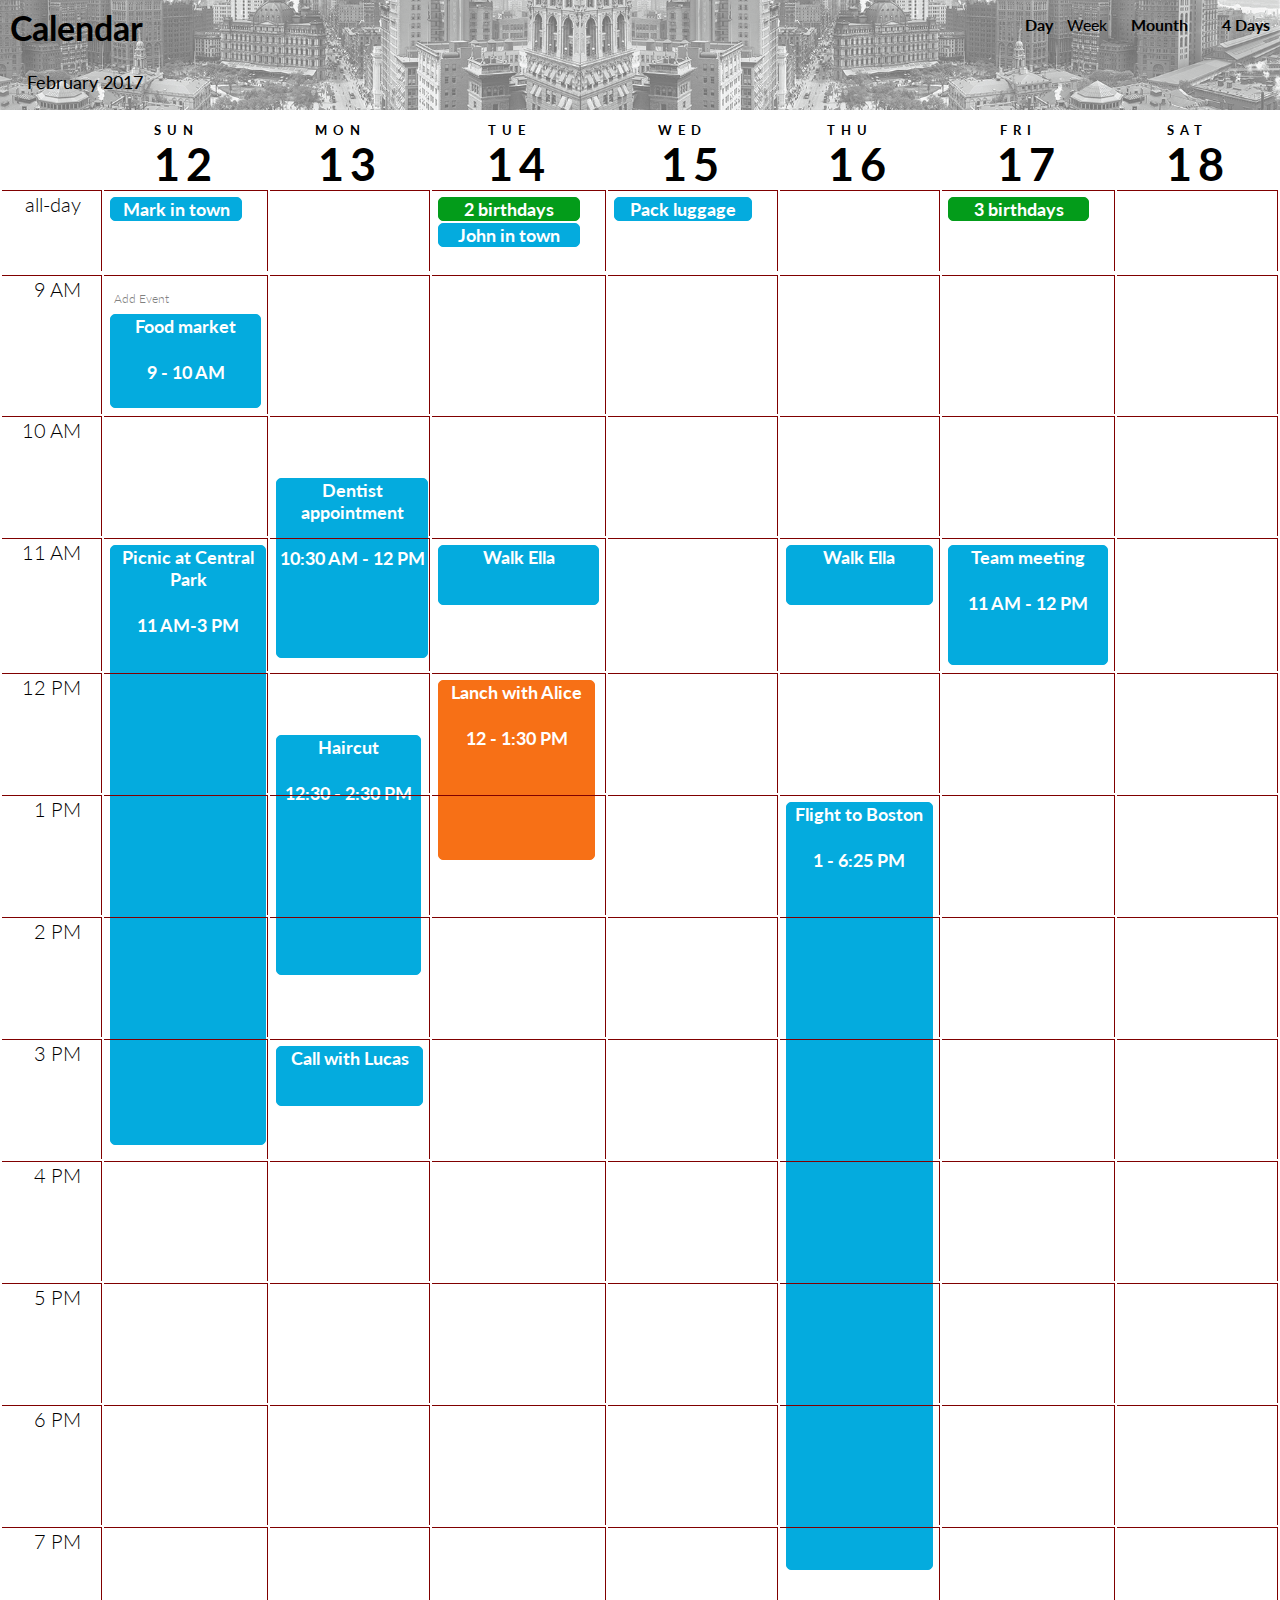
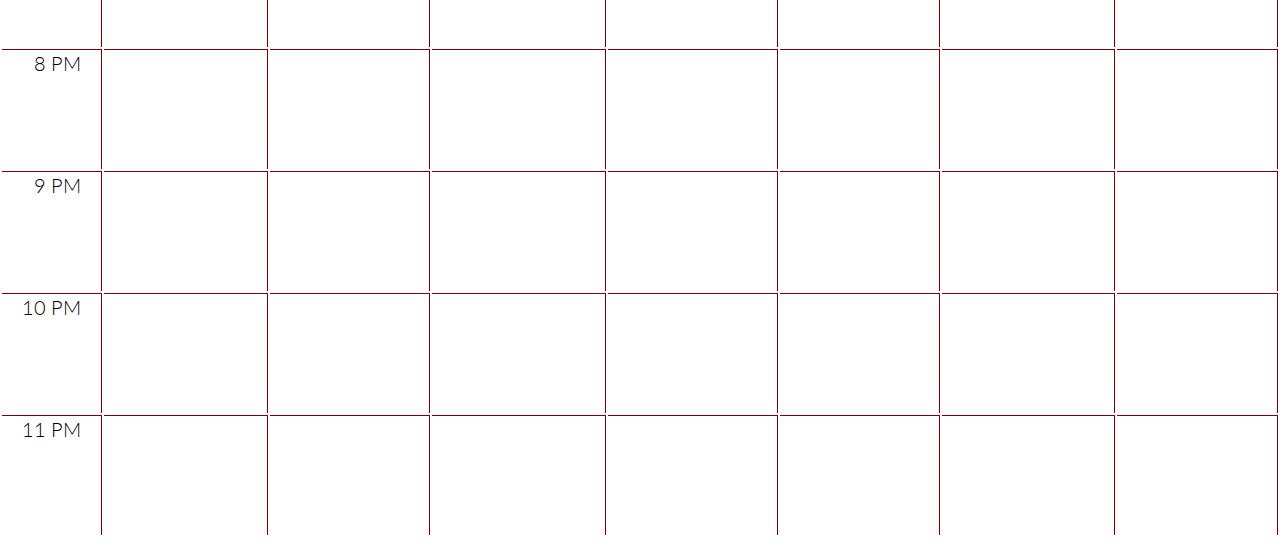
==== commit f35374c3: "refactoring" ====
--- a/index2.html
+++ b/index2.html
@@ -35,63 +35,31 @@
                                 <td class="allDay">all-day</td>
                                 <td class="allDay">
                                     <span class="event-flex-container">
-                                        <article class="eventLabelBD" style="order: 1">2 birthdays</article>
                                         <article class="eventLabelInfo" style="order: 2">Mark in town</article>
                                     </span>
-                                </td><td class="allDay"></td><td class="allDay"></td><td class="allDay"></td><td class="allDay"></td><td class="allDay"></td><td class="allDay"></td>
+                                </td><td class="allDay"></td>
+                                <td class="allDay">
+                                    <span class="event-flex-container">
+                                        <article class="eventLabelBD" style="order: 1">2 birthdays</article>
+                                        <article class="eventLabelInfo" style="order: 2">John in town</article>
+                                    </span>
+                                </td>
+                                <td class="allDay">
+                                    <span class="event-flex-container">
+                                        <article class="eventLabelInfo" style="order: 2">Pack luggage</article>
+                                    </span>
+                                </td><td class="allDay"></td>
+                                <td class="allDay">
+                                    <span class="event-flex-container">
+                                        <article class="eventLabelBD" style="order: 1">3 birthdays</article>
+                                    </span>
+                                </td><td class="allDay"></td>
                             </tr>
                             <tr>
-                                <td class="allDay">0 AM</td>
-                                <td>
-                                    <a class="addEvent" href="#modal">&emsp;Add Event</a>
-                                    <span class="event-flex-container">
-                                        <article class="eventLabelImportant" style="order: 0">Brunch with Mike 12-1:30 PM</article>
-                                        <article class="eventLabelBD" style="order: 1">Danis birthdays</article>
-                                        <article class="eventLabelInfo" style="order: 2">Mark in town</article>
-                                        <article class="eventLabelImportant" style="order: 0">Lanch with Alice 12-1:30 PM</article>
-                                        <article class="eventLabelBD" style="order: 1">Danis birthdays</article>
-                                        <article class="eventLabelInfo" style="order: 2">Mark in town</article>
-                                        <article class="eventLabelImportant" style="order: 0">Lanch with Alice 12-1:30 PM</article>
-                                        <article class="eventLabelBD" style="order: 1">Danis birthdays</article>
-                                        <article class="eventLabelInfo" style="order: 2">Mark in town</article>
-                                    </span>
-                                </td><td></td><td></td><td></td><td></td><td></td><td></td>
-                            </tr>
-                            <tr>
-                                <td class="allDay">1 AM</td>
-                                <td></td><td></td><td></td><td></td><td></td><td></td><td></td>
-                            </tr>
-                            <tr>
-                                <td class="allDay">2 AM</td>
-                                <td></td><td></td><td></td><td></td><td></td><td></td><td></td>
-                            </tr>
-                            <tr>
-                                <td class="allDay">3 AM</td>
-                                <td></td><td></td><td></td><td></td><td></td><td></td><td></td>
-                            </tr>
-                            <tr>
-                                <td class="allDay">4 AM</td>
-                                <td></td><td></td><td></td><td></td><td></td><td></td><td></td>
-                            </tr>
-                            <tr>
-                                <td class="allDay">5 AM</td>
-                                <td></td><td></td><td></td><td></td><td></td><td></td><td></td>
-                            </tr>
-                            <tr>
-                                <td class="allDay">6 AM</td>
-                                <td></td><td></td><td></td><td></td><td></td><td></td><td></td>
-                            </tr>
-                            <tr>
-                                <td class="allDay">7 AM</td>
-                                <td></td><td></td><td></td><td></td><td></td><td></td><td></td>
-                            </tr>
-                            <tr>
-                                <td class="allDay">8 AM</td>
-                                <td></td><td></td><td></td><td></td><td></td><td></td><td></td>
-                            </tr>
                             <tr>
                                 <td class="allDay">9 AM</td>
                                 <td>
+                                    <a class="addEvent" href="#modal">&emsp;Add Event</a>
                                     <span class="event-flex-container">
                                         <article class="eventLabelInfo" style="order: 2">Food market<h4>9 - 10 AM</h4></article>
                                     </span>
@@ -112,20 +80,45 @@
                                     <span class="event-flex-container">
                                         <article class="eventLabelInfo" style="order: 2; height: 600px; max-height: 600px; position: absolute;">Picnic at Central Park <h4>11 AM-3 PM</h4></article>
                                     </span>
-                                </td><td></td><td></td><td></td><td></td><td></td><td></td>
+                                </td><td></td>
+                                <td>
+                                    <span class="event-flex-container">
+                                        <article class="eventLabelInfo" style="order: 2; height: 60px; max-height: 60px;">Walk Ella</article>
+                                    </span>
+                                </td><td></td>
+                                <td>
+                                    <span class="event-flex-container">
+                                        <article class="eventLabelInfo" style="order: 2; height: 60px; max-height: 60px;">Walk Ella</article>
+                                    </span>
+                                </td>
+                                <td>
+                                    <span class="event-flex-container">
+                                        <article class="eventLabelInfo" style="order: 2; height: 120px; max-height: 120px;">Team meeting <h4>11 AM - 12 PM</h4></article>
+                                    </span>
+                                </td><td></td>
                             </tr>
                             <tr>
                                 <td class="allDay">12 PM</td>
-                                <td></td><td></td>
+                                <td></td>
                                 <td>
                                     <span class="event-flex-container">
-                                        <article class="eventLabelImportant" style="order: 2; height: 180px; max-height: 180px; position: absolute;">Lanch with Alice M<h4>12 - 1:30 PM</h4></article>
+                                        <article class="eventLabelInfo" style="order: 2; top: 60px; width: 145px; height: 240px; max-height: 240px; position: absolute;">Haircut <h4>12:30 - 2:30 PM</h4></article>
+                                    </span>
+                                </td>
+                                <td>
+                                    <span class="event-flex-container">
+                                        <article class="eventLabelImportant" style="order: 2; width: 157px; height: 180px; max-height: 180px; position: absolute;">Lanch with Alice <h4>12 - 1:30 PM</h4></article>
                                     </span>
                                 </td><td></td><td></td><td></td><td></td>
                             </tr>
                             <tr>
                                 <td class="allDay">1 PM</td>
-                                <td></td><td></td><td></td><td></td><td></td><td></td><td></td>
+                                <td></td><td></td><td></td><td></td>
+                                <td>
+                                    <span class="event-flex-container">
+                                        <article class="eventLabelInfo" style="order: 2; width: 147px; height: 768px; max-height: 768px; position: absolute;">Flight to Boston <h4>1 - 6:25 PM</h4></article>
+                                    </span>
+                                </td><td></td><td></td>
                             </tr>
                             <tr>
                                 <td class="allDay">2 PM</td>
@@ -133,7 +126,12 @@
                             </tr>
                             <tr>
                                 <td class="allDay">3 PM</td>
-                                <td></td><td></td><td></td><td></td><td></td><td></td><td></td>
+                                <td></td>
+                                <td>
+                                    <span class="event-flex-container">
+                                        <article class="eventLabelInfo" style="order: 2; height: 60px; max-height: 60px;">Call with Lucas</article>
+                                    </span>
+                                </td><td></td><td></td><td></td><td></td><td></td>
                             </tr>
                             <tr>
                                 <td class="allDay">4 PM</td>
@@ -190,277 +188,4 @@
             </div>
         </div>
     </body>
-</html>
-<!--
-<tr>
-                            <td>
-                                <div class="base">
-                                <ul class="base-row">
-                                    <li class="all-day"><time class="cbp_tmtime" datetime="all-day"><span>all-day</span></time></li>
-                                    <li><time class="cbp_tmtime" datetime="00:00"><span>00<h6> AM</h6></span></time></li>
-                                    <li><time class="cbp_tmtime" datetime="01:00"><span>01<h6> AM</h6></span></time></li>
-                                    <li><time class="cbp_tmtime" datetime="02:00"><span>02<h6> AM</h6></span></time></li>
-                                    <li><time class="cbp_tmtime" datetime="03:00"><span>03<h6> AM</h6></span></time></li>
-                                    <li><time class="cbp_tmtime" datetime="04:00"><span>04<h6> AM</h6></span></time></li>
-                                    <li><time class="cbp_tmtime" datetime="05:00"><span>05<h6> AM</h6></span></time></li>
-                                    <li><time class="cbp_tmtime" datetime="06:00"><span>06<h6> AM</h6></span></time></li>
-                                    <li><time class="cbp_tmtime" datetime="07:00"><span>07<h6> AM</h6></span></time></li>
-                                    <li><time class="cbp_tmtime" datetime="08:00"><span>08<h6> AM</h6></span></time></li>
-                                    <li><time class="cbp_tmtime" datetime="09:00"><span>09<h6> AM</h6></span></time></li>
-                                    <li><time class="cbp_tmtime" datetime="10:00"><span>10<h6> AM</h6></span></time></li>
-                                    <li><time class="cbp_tmtime" datetime="11:00"><span>11<h6> AM</h6></span></time></li>
-                                    <li><time class="cbp_tmtime" datetime="12:00"><span>12<h6> PM</h6></span></time></li>
-                                    <li><time class="cbp_tmtime" datetime="13:00"><span>01<h6> PM</h6></span></time></li>
-                                    <li><time class="cbp_tmtime" datetime="14:00"><span>02<h6> PM</h6></span></time></li>
-                                    <li><time class="cbp_tmtime" datetime="15:00"><span>03<h6> PM</h6></span></time></li>
-                                    <li><time class="cbp_tmtime" datetime="16:00"><span>04<h6> PM</h6></span></time></li>
-                                    <li><time class="cbp_tmtime" datetime="17:00"><span>05<h6> PM</h6></span></time></li>
-                                    <li><time class="cbp_tmtime" datetime="18:00"><span>06<h6> PM</h6></span></time></li>
-                                    <li><time class="cbp_tmtime" datetime="19:00"><span>07<h6> PM</h6></span></time></li>
-                                    <li><time class="cbp_tmtime" datetime="20:00"><span>08<h6> PM</h6></span></time></li>
-                                    <li><time class="cbp_tmtime" datetime="21:00"><span>09<h6> PM</h6></span></time></li>
-                                    <li><time class="cbp_tmtime" datetime="22:00"><span>10<h6> PM</h6></span></time></li>
-                                    <li><time class="cbp_tmtime" datetime="23:00"><span>11<h6> PM</h6></span></time></li>
-                                </ul>
-                                </div>
-                            </td>
-                            <td>
-                                <div class="base">
-                                    <ul class="base-row">
-                                    <li class="all-day"><time class="cbp_timeSun" datetime="all-day">
-                                        <span>
-                                            <article class="eventLabelBD">2 birthdays</article>
-                                            <article class="eventLabelInfo">Mark in town</article>
-                                            
-                                        </span></time>
-                                    </li>
-                                    <li><time class="cbp_timeSun" datetime="00:00">
-                                            <a class="addEvent" href="#modal">&emsp;Add Event</a>
-                                            <span>
-                                                <article class="eventLabelImportant">Lanch with Alice 12-1:30 PM</article>
-                                                <article class="eventLabelBD">Danis birthdays</article>
-                                                <article class="eventLabelInfo">Mark in town</article>
-                                                <article class="eventLabelImportant">Lanch with Alice 12-1:30 PM</article>
-                                                <article class="eventLabelBD">Danis birthdays</article>
-                                                <article class="eventLabelInfo">Mark in town</article>
-                                                <article class="eventLabelImportant">Lanch with Alice 12-1:30 PM</article>
-                                                <article class="eventLabelBD">Danis birthdays</article>
-                                                <article class="eventLabelInfo">Mark in town</article>
-                                            </span>
-                                        </time>
-                                    </li>
-                                    <li><time class="cbp_timeSun" datetime="01:00"><span></span></time></li>
-                                    <li><time class="cbp_timeSun" datetime="02:00"><span></span></time></li>
-                                    <li><time class="cbp_timeSun" datetime="03:00"><span></span></time></li>
-                                    <li><time class="cbp_timeSun" datetime="04:00"><span></span></time></li>
-                                    <li><time class="cbp_timeSun" datetime="05:00"><span></span></time></li>
-                                    <li><time class="cbp_timeSun" datetime="06:00"><span></span></time></li>
-                                    <li><time class="cbp_timeSun" datetime="07:00"><span></span></time></li>
-                                    <li><time class="cbp_timeSun" datetime="08:00"><span></span></time></li>
-                                    <li><time class="cbp_timeSun" datetime="09:00"><span></span></time></li>
-                                    <li><time class="cbp_timeSun" datetime="10:00"><span></span></time></li>
-                                    <li><time class="cbp_timeSun" datetime="11:00"><span></span></time></li>
-                                    <li><time class="cbp_timeSun" datetime="12:00"><span></span></time></li>
-                                    <li><time class="cbp_timeSun" datetime="13:00"><span></span></time></li>
-                                    <li><time class="cbp_timeSun" datetime="14:00"><span></span></time></li>
-                                    <li><time class="cbp_timeSun" datetime="15:00"><span></span></time></li>
-                                    <li><time class="cbp_timeSun" datetime="16:00"><span></span></time></li>
-                                    <li><time class="cbp_timeSun" datetime="17:00"><span></span></time></li>
-                                    <li><time class="cbp_timeSun" datetime="18:00"><span></span></time></li>
-                                    <li><time class="cbp_timeSun" datetime="19:00"><span></span></time></li>
-                                    <li><time class="cbp_timeSun" datetime="20:00"><span></span></time></li>
-                                    <li><time class="cbp_timeSun" datetime="21:00"><span></span></time></li>
-                                    <li><time class="cbp_timeSun" datetime="22:00"><span></span></time></li>
-                                    <li><time class="cbp_timeSun" datetime="23:00"><span></span></time></li>
-                                </ul>
-                                </div>
-                            </td>
-                            <td>
-                                <div class="base">
-                                <ul class="base-row">
-                                    <li class="all-day"><time class="cbp_timeMon" datetime="all-day"><span></span></time></li>
-                                    <li><time class="cbp_timeMon" datetime="00:00"><span></span></time></li>
-                                    <li><time class="cbp_timeMon" datetime="01:00"><span></span></time></li>
-                                    <li><time class="cbp_timeMon" datetime="02:00"><span></span></time></li>
-                                    <li><time class="cbp_timeMon" datetime="03:00"><span></span></time></li>
-                                    <li><time class="cbp_timeMon" datetime="04:00"><span></span></time></li>
-                                    <li><time class="cbp_timeMon" datetime="05:00"><span></span></time></li>
-                                    <li><time class="cbp_timeMon" datetime="06:00"><span></span></time></li>
-                                    <li><time class="cbp_timeMon" datetime="07:00"><span></span></time></li>
-                                    <li><time class="cbp_timeMon" datetime="08:00"><span></span></time></li>
-                                    <li><time class="cbp_timeMon" datetime="09:00"><span></span></time></li>
-                                    <li><time class="cbp_timeMon" datetime="10:00"><span></span></time></li>
-                                    <li><time class="cbp_timeMon" datetime="11:00"><span></span></time></li>
-                                    <li><time class="cbp_timeMon" datetime="12:00"><span></span></time></li>
-                                    <li><time class="cbp_timeMon" datetime="13:00"><span></span></time></li>
-                                    <li><time class="cbp_timeMon" datetime="14:00"><span></span></time></li>
-                                    <li><time class="cbp_timeMon" datetime="15:00"><span></span></time></li>
-                                    <li><time class="cbp_timeMon" datetime="16:00"><span></span></time></li>
-                                    <li><time class="cbp_timeMon" datetime="17:00"><span></span></time></li>
-                                    <li><time class="cbp_timeMon" datetime="18:00"><span></span></time></li>
-                                    <li><time class="cbp_timeMon" datetime="19:00"><span></span></time></li>
-                                    <li><time class="cbp_timeMon" datetime="20:00"><span></span></time></li>
-                                    <li><time class="cbp_timeMon" datetime="21:00"><span></span></time></li>
-                                    <li><time class="cbp_timeMon" datetime="22:00"><span></span></time></li>
-                                    <li><time class="cbp_timeMon" datetime="23:00"><span></span></time></li>
-                                </ul>
-                                </div>
-                            </td>
-                            <td>
-                                <div class="base">
-                                <ul class="base-row">
-                                    <li class="all-day"><time class="cbp_timeTue" datetime="all-day"><span></span></time></li>
-                                    <li><time class="cbp_timeTue" datetime="00:00"><span></span></time></li>
-                                    <li><time class="cbp_timeTue" datetime="01:00"><span></span></time></li>
-                                    <li><time class="cbp_timeTue" datetime="02:00"><span></span></time></li>
-                                    <li><time class="cbp_timeTue" datetime="03:00"><span></span></time></li>
-                                    <li><time class="cbp_timeTue" datetime="04:00"><span></span></time></li>
-                                    <li><time class="cbp_timeTue" datetime="05:00"><span></span></time></li>
-                                    <li><time class="cbp_timeTue" datetime="06:00"><span></span></time></li>
-                                    <li><time class="cbp_timeTue" datetime="07:00"><span></span></time></li>
-                                    <li><time class="cbp_timeTue" datetime="08:00"><span></span></time></li>
-                                    <li><time class="cbp_timeTue" datetime="09:00"><span></span></time></li>
-                                    <li><time class="cbp_timeTue" datetime="10:00"><span></span></time></li>
-                                    <li><time class="cbp_timeTue" datetime="11:00"><span></span></time></li>
-                                    <li><time class="cbp_timeTue" datetime="12:00"><span></span></time></li>
-                                    <li><time class="cbp_timeTue" datetime="13:00"><span></span></time></li>
-                                    <li><time class="cbp_timeTue" datetime="14:00"><span></span></time></li>
-                                    <li><time class="cbp_timeTue" datetime="15:00"><span></span></time></li>
-                                    <li><time class="cbp_timeTue" datetime="16:00"><span></span></time></li>
-                                    <li><time class="cbp_timeTue" datetime="17:00"><span></span></time></li>
-                                    <li><time class="cbp_timeTue" datetime="18:00"><span></span></time></li>
-                                    <li><time class="cbp_timeTue" datetime="19:00"><span></span></time></li>
-                                    <li><time class="cbp_timeTue" datetime="20:00"><span></span></time></li>
-                                    <li><time class="cbp_timeTue" datetime="21:00"><span></span></time></li>
-                                    <li><time class="cbp_timeTue" datetime="22:00"><span></span></time></li>
-                                    <li><time class="cbp_timeTue" datetime="23:00"><span></span></time></li>
-                                </ul>
-                                </div>
-                            </td>
-                            <td>
-                                <div class="base">
-                                <ul class="base-row">
-                                    <li class="all-day"><time class="cbp_timeWed" datetime="all-day"><span></span></time></li>
-                                    <li><time class="cbp_timeWed" datetime="00:00"><span></span></time></li>
-                                    <li><time class="cbp_timeWed" datetime="01:00"><span></span></time></li>
-                                    <li><time class="cbp_timeWed" datetime="02:00"><span></span></time></li>
-                                    <li><time class="cbp_timeWed" datetime="03:00"><span></span></time></li>
-                                    <li><time class="cbp_timeWed" datetime="04:00"><span></span></time></li>
-                                    <li><time class="cbp_timeWed" datetime="05:00"><span></span></time></li>
-                                    <li><time class="cbp_timeWed" datetime="06:00"><span></span></time></li>
-                                    <li><time class="cbp_timeWed" datetime="07:00"><span></span></time></li>
-                                    <li><time class="cbp_timeWed" datetime="08:00"><span></span></time></li>
-                                    <li><time class="cbp_timeWed" datetime="09:00"><span></span></time></li>
-                                    <li><time class="cbp_timeWed" datetime="10:00"><span></span></time></li>
-                                    <li><time class="cbp_timeWed" datetime="11:00"><span></span></time></li>
-                                    <li><time class="cbp_timeWed" datetime="12:00"><span></span></time></li>
-                                    <li><time class="cbp_timeWed" datetime="13:00"><span></span></time></li>
-                                    <li><time class="cbp_timeWed" datetime="14:00"><span></span></time></li>
-                                    <li><time class="cbp_timeWed" datetime="15:00"><span></span></time></li>
-                                    <li><time class="cbp_timeWed" datetime="16:00"><span></span></time></li>
-                                    <li><time class="cbp_timeWed" datetime="17:00"><span></span></time></li>
-                                    <li><time class="cbp_timeWed" datetime="18:00"><span></span></time></li>
-                                    <li><time class="cbp_timeWed" datetime="19:00"><span></span></time></li>
-                                    <li><time class="cbp_timeWed" datetime="20:00"><span></span></time></li>
-                                    <li><time class="cbp_timeWed" datetime="21:00"><span></span></time></li>
-                                    <li><time class="cbp_timeWed" datetime="22:00"><span></span></time></li>
-                                    <li><time class="cbp_timeWed" datetime="23:00"><span></span></time></li>
-                                </ul>
-                                </div>
-                            </td>
-                            <td>
-                                <div class="base">
-                                <ul class="base-row">
-                                    <li class="all-day"><time class="cbp_timeThu" datetime="all-day"><span></span></time></li>
-                                    <li><time class="cbp_timeThu" datetime="00:00"><span></span></time></li>
-                                    <li><time class="cbp_timeThu" datetime="01:00"><span></span></time></li>
-                                    <li><time class="cbp_timeThu" datetime="02:00"><span></span></time></li>
-                                    <li><time class="cbp_timeThu" datetime="03:00"><span></span></time></li>
-                                    <li><time class="cbp_timeThu" datetime="04:00"><span></span></time></li>
-                                    <li><time class="cbp_timeThu" datetime="05:00"><span></span></time></li>
-                                    <li><time class="cbp_timeThu" datetime="06:00"><span></span></time></li>
-                                    <li><time class="cbp_timeThu" datetime="07:00"><span></span></time></li>
-                                    <li><time class="cbp_timeThu" datetime="08:00"><span></span></time></li>
-                                    <li><time class="cbp_timeThu" datetime="09:00"><span></span></time></li>
-                                    <li><time class="cbp_timeThu" datetime="10:00"><span></span></time></li>
-                                    <li><time class="cbp_timeThu" datetime="11:00"><span></span></time></li>
-                                    <li><time class="cbp_timeThu" datetime="12:00"><span></span></time></li>
-                                    <li><time class="cbp_timeThu" datetime="13:00"><span></span></time></li>
-                                    <li><time class="cbp_timeThu" datetime="14:00"><span></span></time></li>
-                                    <li><time class="cbp_timeThu" datetime="15:00"><span></span></time></li>
-                                    <li><time class="cbp_timeThu" datetime="16:00"><span></span></time></li>
-                                    <li><time class="cbp_timeThu" datetime="17:00"><span></span></time></li>
-                                    <li><time class="cbp_timeThu" datetime="18:00"><span></span></time></li>
-                                    <li><time class="cbp_timeThu" datetime="19:00"><span></span></time></li>
-                                    <li><time class="cbp_timeThu" datetime="20:00"><span></span></time></li>
-                                    <li><time class="cbp_timeThu" datetime="21:00"><span></span></time></li>
-                                    <li><time class="cbp_timeThu" datetime="22:00"><span></span></time></li>
-                                    <li><time class="cbp_timeThu" datetime="23:00"><span></span></time></li>
-                                </ul>
-                                </div>
-                            </td>
-                            <td>
-                                <div class="base">
-                                <ul class="base-row">
-                                    <li class="all-day"><time class="cbp_timeFri" datetime="all-day"><span></span></time></li>
-                                    <li><time class="cbp_timeFri" datetime="00:00"><span></span></time></li>
-                                    <li><time class="cbp_timeFri" datetime="01:00"><span></span></time></li>
-                                    <li><time class="cbp_timeFri" datetime="02:00"><span></span></time></li>
-                                    <li><time class="cbp_timeFri" datetime="03:00"><span></span></time></li>
-                                    <li><time class="cbp_timeFri" datetime="04:00"><span></span></time></li>
-                                    <li><time class="cbp_timeFri" datetime="05:00"><span></span></time></li>
-                                    <li><time class="cbp_timeFri" datetime="06:00"><span></span></time></li>
-                                    <li><time class="cbp_timeFri" datetime="07:00"><span></span></time></li>
-                                    <li><time class="cbp_timeFri" datetime="08:00"><span></span></time></li>
-                                    <li><time class="cbp_timeFri" datetime="09:00"><span></span></time></li>
-                                    <li><time class="cbp_timeFri" datetime="10:00"><span></span></time></li>
-                                    <li><time class="cbp_timeFri" datetime="11:00"><span></span></time></li>
-                                    <li><time class="cbp_timeFri" datetime="12:00"><span></span></time></li>
-                                    <li><time class="cbp_timeFri" datetime="13:00"><span></span></time></li>
-                                    <li><time class="cbp_timeFri" datetime="14:00"><span></span></time></li>
-                                    <li><time class="cbp_timeFri" datetime="15:00"><span></span></time></li>
-                                    <li><time class="cbp_timeFri" datetime="16:00"><span></span></time></li>
-                                    <li><time class="cbp_timeFri" datetime="17:00"><span></span></time></li>
-                                    <li><time class="cbp_timeFri" datetime="18:00"><span></span></time></li>
-                                    <li><time class="cbp_timeFri" datetime="19:00"><span></span></time></li>
-                                    <li><time class="cbp_timeFri" datetime="20:00"><span></span></time></li>
-                                    <li><time class="cbp_timeFri" datetime="21:00"><span></span></time></li>
-                                    <li><time class="cbp_timeFri" datetime="22:00"><span></span></time></li>
-                                    <li><time class="cbp_timeFri" datetime="23:00"><span></span></time></li>
-                                </ul>
-                                </div>
-                            </td>
-                            <td>
-                                <div class="base">
-                                <ul class="base-row">
-                                    <li class="all-day"><time class="cbp_timeSat" datetime="all-day"><span></span></time></li>
-                                    <li><time class="cbp_timeSat" datetime="00:00"><span></span></time></li>
-                                    <li><time class="cbp_timeSat" datetime="01:00"><span></span></time></li>
-                                    <li><time class="cbp_timeSat" datetime="02:00"><span></span></time></li>
-                                    <li><time class="cbp_timeSat" datetime="03:00"><span></span></time></li>
-                                    <li><time class="cbp_timeSat" datetime="04:00"><span></span></time></li>
-                                    <li><time class="cbp_timeSat" datetime="05:00"><span></span></time></li>
-                                    <li><time class="cbp_timeSat" datetime="06:00"><span></span></time></li>
-                                    <li><time class="cbp_timeSat" datetime="07:00"><span></span></time></li>
-                                    <li><time class="cbp_timeSat" datetime="08:00"><span></span></time></li>
-                                    <li><time class="cbp_timeSat" datetime="09:00"><span></span></time></li>
-                                    <li><time class="cbp_timeSat" datetime="10:00"><span></span></time></li>
-                                    <li><time class="cbp_timeSat" datetime="11:00"><span></span></time></li>
-                                    <li><time class="cbp_timeSat" datetime="12:00"><span></span></time></li>
-                                    <li><time class="cbp_timeSat" datetime="13:00"><span></span></time></li>
-                                    <li><time class="cbp_timeSat" datetime="14:00"><span></span></time></li>
-                                    <li><time class="cbp_timeSat" datetime="15:00"><span></span></time></li>
-                                    <li><time class="cbp_timeSat" datetime="16:00"><span></span></time></li>
-                                    <li><time class="cbp_timeSat" datetime="17:00"><span></span></time></li>
-                                    <li><time class="cbp_timeSat" datetime="18:00"><span></span></time></li>
-                                    <li><time class="cbp_timeSat" datetime="19:00"><span></span></time></li>
-                                    <li><time class="cbp_timeSat" datetime="20:00"><span></span></time></li>
-                                    <li><time class="cbp_timeSat" datetime="21:00"><span></span></time></li>
-                                    <li><time class="cbp_timeSat" datetime="22:00"><span></span></time></li>
-                                    <li><time class="cbp_timeSat" datetime="23:00"><span></span></time></li>
-                                </ul>
-                                </div>
-                            </td>
-                            
-                        </tr>
--->+</html>--- a/css/calendarWeek.css
+++ b/css/calendarWeek.css
@@ -104,7 +104,7 @@
 	border-bottom: none;
 }
 .allDay{
-	width: 100px;
+	width: 120px;
 	height: 81px;
 	font-size: 20px;
 	text-align: right;
@@ -167,4 +167,72 @@
 	background: #039C1A;
 	border: 1px solid #039C1A;
 	border-radius: 5px;
+}
+td > a.addEvent{
+	font-size: 12px;
+	color:gray;
+}
+
+.event-flex-containe:active .eventLabelInfo {
+	    display: block;
+		background-color: gray;
+		top: 50%;
+    	transition: all 0.4s ease-in-out;
+	}
+.eventLabelInfo:hover {
+	    display: block;
+		background-color: gray;
+		top: 50%;
+    	transition: all 0.4s ease-in-out;
+	}
+
+/* Стили для неактивного модального окна */
+.modal {
+    background: #fff;
+    left: 50%;
+    margin: -250px 0 0 -40%;
+    position: absolute;
+    top: -50%;
+    width: 80%;
+    border-radius: 5px;
+    box-shadow: 0 3px 7px rgba(0,0,0,.25);
+    -moz-box-shadow: 0 3px 7px rgba(0,0,0,.25);
+    -webkit-box-shadow: 0 3px 7px rgba(0,0,0,.25);
+    box-sizing: border-box;
+    -moz-box-sizing: border-box;
+    -webkit-box-sizing: border-box;
+}
+
+
+/* Активация модального окна в состоянии :target */
+.modal:target {
+    top: 50%;
+    transition: all 0.4s ease-in-out;
+    -moz-transition: all 0.4s ease-in-out;
+    -webkit-transition: all 0.4s ease-in-out;
+}
+
+.modal header, .modal footer {
+    background: #f7f7f7;
+    border-bottom: 1px solid #e7e7e7;
+    border-radius: 5px 5px 0 0;
+    -moz-border-radius: 5px 5px 0 0;
+    -webkit-border-radius: 5px 5px 0 0;
+}
+.modal footer {
+    border:none;
+    border-top: 1px solid #e7e7e7;
+    border-radius: 0 0 5px 5px;
+    -moz-border-radius: 0 0 5px 5px;
+    -webkit-border-radius: 0 0 5px 5px;
+}
+.modal section, .modal header, .modal footer {
+    padding: 15px;
+    z-index: 200;
+}
+.modal h2 {
+    margin: 0;
+}
+.modal .btn {
+    float: right;
 }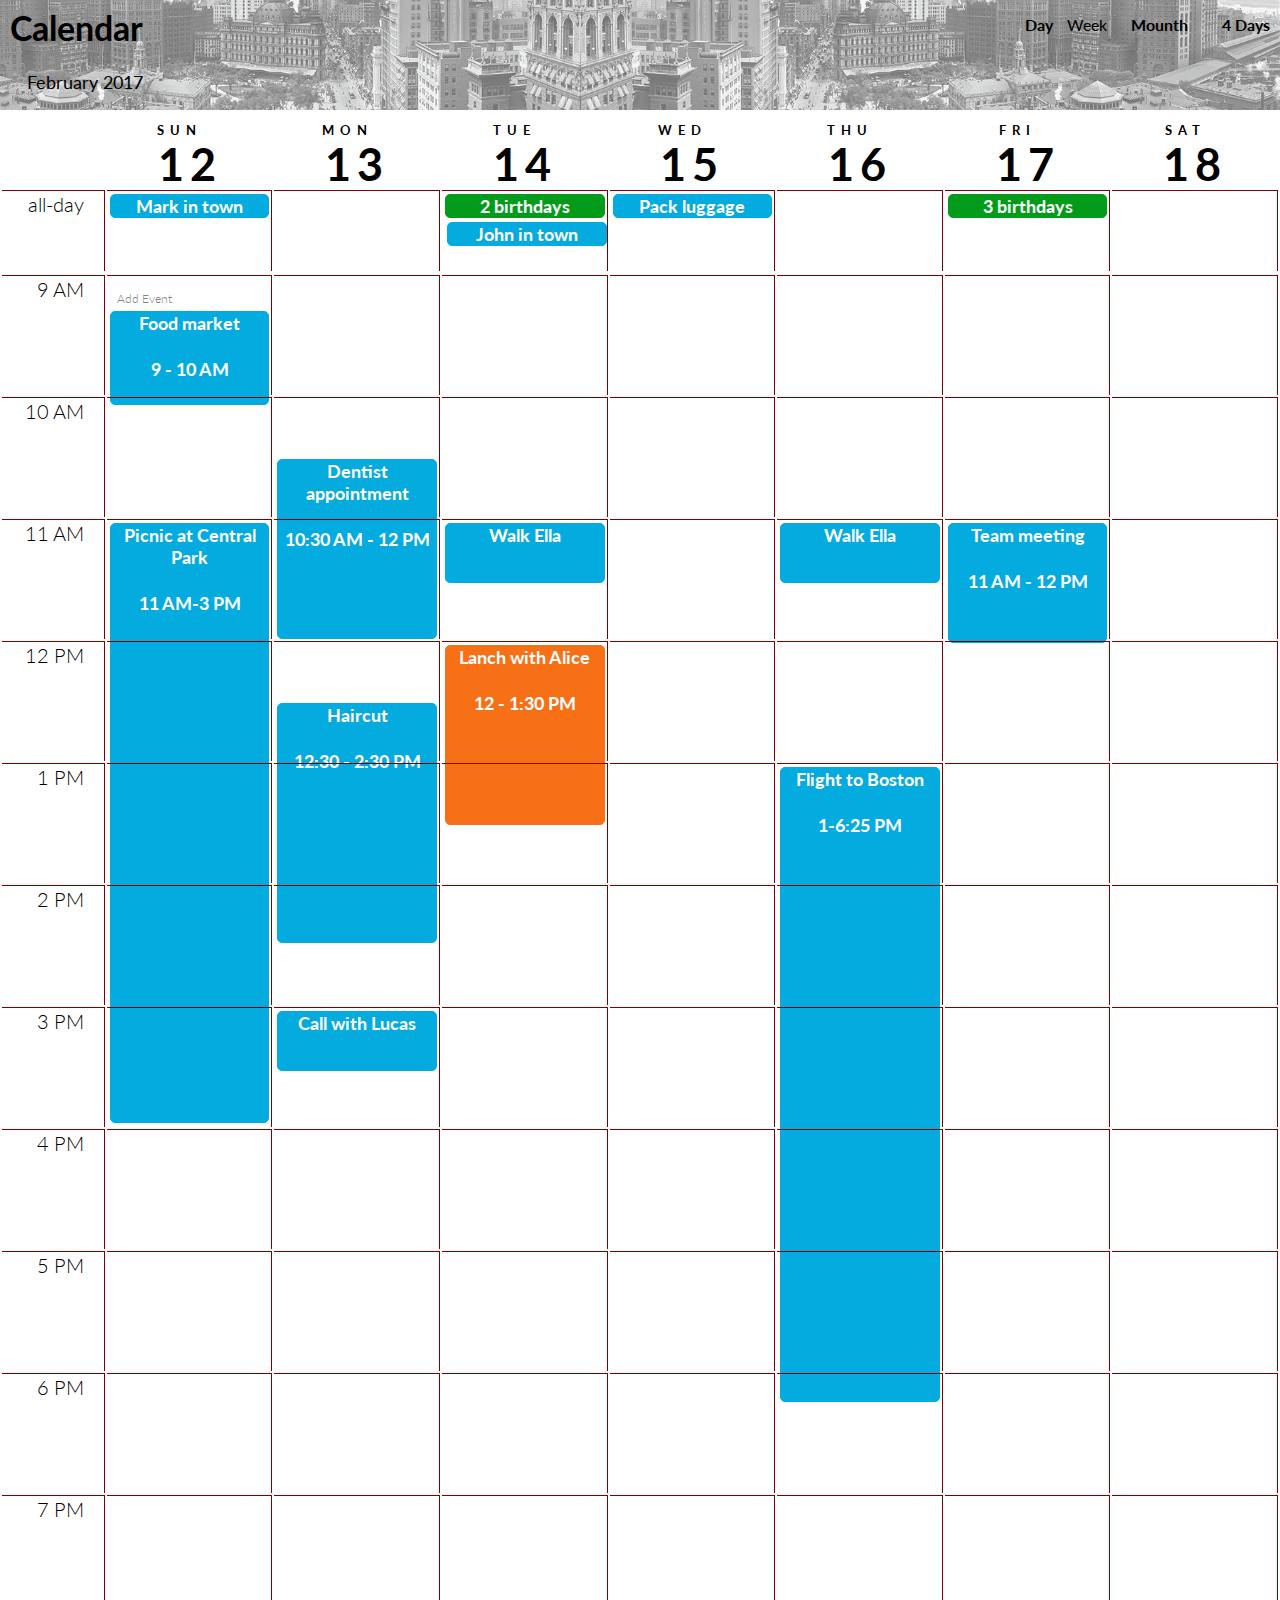
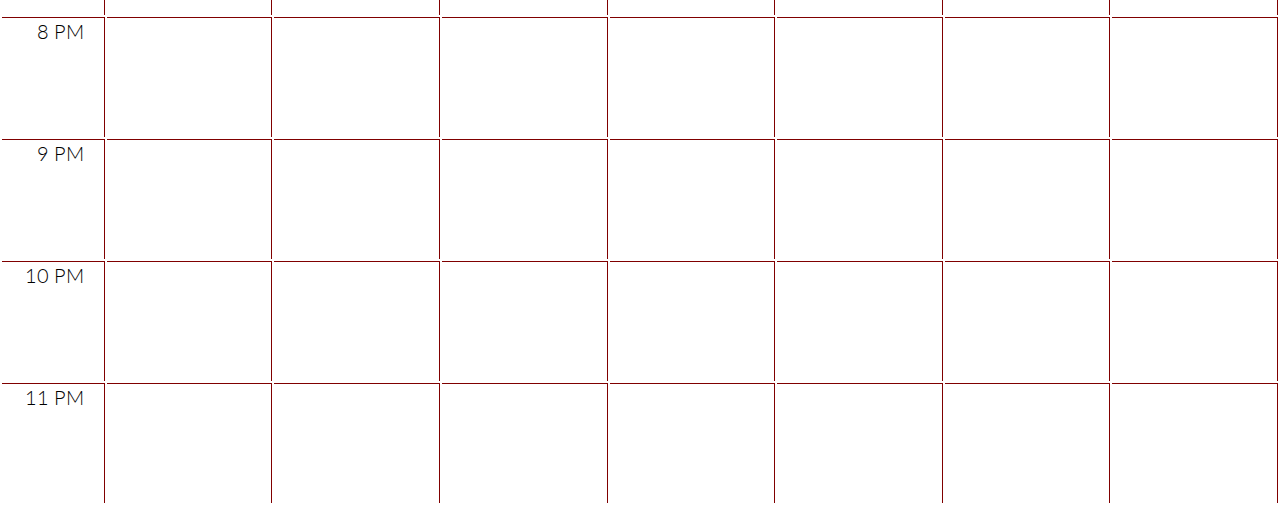
==== commit 98b63899: "add 4 Days view" ====
--- a/index2.html
+++ b/index2.html
@@ -35,23 +35,64 @@
                                 <td class="allDay">all-day</td>
                                 <td class="allDay">
                                     <span class="event-flex-container">
-                                        <article class="eventLabelInfo" style="order: 2">Mark in town</article>
+                                        <article class="eventLabelInfo" style="order: 2; position: absolute;">
+                                            Mark in town
+                                            <h5 class="hide_context">
+                                                <ul>
+                                                    <li>on arrival to inform Frank</li>
+                                                </ul>
+                                            </h5>
+                                        </article>
                                     </span>
                                 </td><td class="allDay"></td>
                                 <td class="allDay">
                                     <span class="event-flex-container">
-                                        <article class="eventLabelBD" style="order: 1">2 birthdays</article>
-                                        <article class="eventLabelInfo" style="order: 2">John in town</article>
+                                        <article class="eventLabelBD" style="order: 1; position: absolute;">
+                                            2 birthdays
+                                            <h5 class="hide_context">
+                                                <ul>
+                                                    <li>brother Michael 30 years</li>
+                                                    <li>send SMS to Frank</li>
+                                                </ul>
+                                            </h5>
+                                        </article>
+                                    </span>
+                                    <span class="event-flex-container">
+                                        <article class="eventLabelInfo" style="order: 2; top: 30px; position: absolute;">
+                                            John in town
+                                            <h5 class="hide_context">
+                                                <ul>
+                                                    <li>call Brad and visit Syuzen</li>
+                                                </ul>
+                                            </h5>
+                                        </article>
                                     </span>
                                 </td>
                                 <td class="allDay">
                                     <span class="event-flex-container">
-                                        <article class="eventLabelInfo" style="order: 2">Pack luggage</article>
+                                        <article class="eventLabelInfo" style="order: 2; position: absolute;">
+                                            Pack luggage
+                                            <h5 class="hide_context">
+                                                <ul>
+                                                    <li>be sure to put a blue tie</li>
+                                                    <li>do not forget a pair of socks</li>
+                                                </ul>
+                                            </h5>
+                                        </article>
                                     </span>
                                 </td><td class="allDay"></td>
                                 <td class="allDay">
                                     <span class="event-flex-container">
-                                        <article class="eventLabelBD" style="order: 1">3 birthdays</article>
+                                        <article class="eventLabelBD" style="order: 1; position: absolute;">
+                                            3 birthdays
+                                            <h5 class="hide_context">
+                                                <ul>
+                                                    <li>Agniya Barto</li>
+                                                    <li>Madison Keys</li>
+                                                    <li>Dominic Purcell</li>
+                                                </ul>
+                                            </h5>
+                                        </article>
                                     </span>
                                 </td><td class="allDay"></td>
                             </tr>
@@ -61,7 +102,19 @@
                                 <td>
                                     <a class="addEvent" href="#modal">&emsp;Add Event</a>
                                     <span class="event-flex-container">
-                                        <article class="eventLabelInfo" style="order: 2">Food market<h4>9 - 10 AM</h4></article>
+                                        <article class="eventLabelInfo" style="order: 2; position: absolute;">
+                                            Food market
+                                            <h4>9 - 10 AM</h4>
+                                            <h5 class="hide_context">
+                                                <ul>
+                                                    <li>3 milk carton</li>
+                                                    <li>2 wheat loaf</li>
+                                                    <li>1 kg of poultry meat</li>
+                                                    <li>1 kg of carrots</li>
+                                                    <li>2 cabbage</li>
+                                                </ul>
+                                            </h5>
+                                        </article>
                                     </span>
                                 </td><td></td><td></td><td></td><td></td><td></td><td></td>
                             </tr>
@@ -70,7 +123,16 @@
                                 <td></td>
                                 <td>
                                     <span class="event-flex-container">
-                                        <article class="eventLabelInfo" style="order: 2; top: 60px; height: 180px; max-height: 180px; position: absolute;">Dentist appointment<h4>10:30 AM - 12 PM</h4></article>
+                                        <article class="eventLabelInfo" style="order: 2; top: 60px; height: 180px; max-height: 180px; position: absolute;">
+                                            Dentist appointment
+                                            <h4>10:30 AM - 12 PM</h4>
+                                            <h5 class="hide_context">
+                                                <ul>
+                                                    <li>Important: brush your teeth</li>
+                                                    <li>take wet wipes</li>
+                                                </ul>
+                                            </h5>
+                                        </article>
                                     </span>
                                 </td><td></td><td></td><td></td><td></td><td></td>
                             </tr>
@@ -78,22 +140,63 @@
                                 <td class="allDay">11 AM</td>
                                 <td>
                                     <span class="event-flex-container">
-                                        <article class="eventLabelInfo" style="order: 2; height: 600px; max-height: 600px; position: absolute;">Picnic at Central Park <h4>11 AM-3 PM</h4></article>
+                                        <article class="eventLabelInfo" style="order: 2; height: 600px; max-height: 600px; position: absolute;">
+                                            Picnic at Central Park 
+                                            <h4>11 AM-3 PM</h4>
+                                            <h5 class="hide_context">
+                                                <ul>
+                                                    <li>picnic basket</li>
+                                                    <li>drinking water</li>
+                                                    <li>salt, spices</li>
+                                                    <li>herbs, vegetables and fruits, as well as small raw potatoes</li>
+                                                    <li>bread, butter, cheese, smoked</li>
+                                                    <li>juice drinks for children and for adults</li>
+                                                    <li>picnic table and folding chairs</li>
+                                                    <li>mat, pad, karemat</li>
+                                                    <li>a pair of knives, opener, corkscrew, chopping board</li>
+                                                    <li>utensils for a picnic: plates, cups, spoons, forks</li>
+                                                    <li>trash bags</li>
+                                                </ul>
+                                            </h5>
+                                        </article>
                                     </span>
                                 </td><td></td>
                                 <td>
                                     <span class="event-flex-container">
-                                        <article class="eventLabelInfo" style="order: 2; height: 60px; max-height: 60px;">Walk Ella</article>
+                                        <article class="eventLabelInfo" style="order: 2; height: 60px; max-height: 60px; position: absolute;">
+                                            Walk Ella
+                                            <h5 class="hide_context">
+                                                <ul>
+                                                    <li>go to the water park</li>
+                                                </ul>
+                                            </h5>
+                                        </article>
                                     </span>
                                 </td><td></td>
                                 <td>
                                     <span class="event-flex-container">
-                                        <article class="eventLabelInfo" style="order: 2; height: 60px; max-height: 60px;">Walk Ella</article>
+                                        <article class="eventLabelInfo" style="order: 2; height: 60px; max-height: 60px; position: absolute;">
+                                            Walk Ella
+                                            <h5 class="hide_context">
+                                                <ul>
+                                                    <li>go on a bicycle track</li>
+                                                </ul>
+                                            </h5>
+                                        </article>
                                     </span>
                                 </td>
                                 <td>
                                     <span class="event-flex-container">
-                                        <article class="eventLabelInfo" style="order: 2; height: 120px; max-height: 120px;">Team meeting <h4>11 AM - 12 PM</h4></article>
+                                        <article class="eventLabelInfo" style="order: 2; height: 120px; max-height: 120px; position: absolute;">
+                                            Team meeting 
+                                            <h4>11 AM - 12 PM</h4>
+                                            <h5 class="hide_context">
+                                                <ul>
+                                                    <li>call the motel</li>
+                                                    <li>rent a minibus by 10:30 AM</li>
+                                                </ul>
+                                            </h5>
+                                        </article>
                                     </span>
                                 </td><td></td>
                             </tr>
@@ -102,12 +205,12 @@
                                 <td></td>
                                 <td>
                                     <span class="event-flex-container">
-                                        <article class="eventLabelInfo" style="order: 2; top: 60px; width: 145px; height: 240px; max-height: 240px; position: absolute;">Haircut <h4>12:30 - 2:30 PM</h4></article>
+                                        <article class="eventLabelInfo" style="order: 2; top: 60px; height: 240px; max-height: 240px; position: absolute;">Haircut<h4>12:30 - 2:30 PM</h4></article>
                                     </span>
                                 </td>
                                 <td>
                                     <span class="event-flex-container">
-                                        <article class="eventLabelImportant" style="order: 2; width: 157px; height: 180px; max-height: 180px; position: absolute;">Lanch with Alice <h4>12 - 1:30 PM</h4></article>
+                                        <article class="eventLabelImportant" style="order: 0; height: 180px; max-height: 180px; position: absolute;">Lanch with Alice <h4>12 - 1:30 PM</h4></article>
                                     </span>
                                 </td><td></td><td></td><td></td><td></td>
                             </tr>
@@ -116,7 +219,16 @@
                                 <td></td><td></td><td></td><td></td>
                                 <td>
                                     <span class="event-flex-container">
-                                        <article class="eventLabelInfo" style="order: 2; width: 147px; height: 768px; max-height: 768px; position: absolute;">Flight to Boston <h4>1 - 6:25 PM</h4></article>
+                                        <article class="eventLabelInfo" style="order: 2; height: 635px; max-height: 635px; position: absolute;">
+                                            Flight to Boston
+                                            <h4>1-6:25 PM</h4>
+                                            <h5 class="hide_context">
+                                                <ul>
+                                                    <li>call Mike</li>
+                                                    <li>take a magazine or newspaper</li>
+                                                </ul>
+                                            </h5>
+                                        </article>
                                     </span>
                                 </td><td></td><td></td>
                             </tr>
@@ -129,7 +241,7 @@
                                 <td></td>
                                 <td>
                                     <span class="event-flex-container">
-                                        <article class="eventLabelInfo" style="order: 2; height: 60px; max-height: 60px;">Call with Lucas</article>
+                                        <article class="eventLabelInfo" style="order: 2; height: 60px; max-height: 60px; position: absolute;">Call with Lucas</article>
                                     </span>
                                 </td><td></td><td></td><td></td><td></td><td></td>
                             </tr>
@@ -182,7 +294,7 @@
 
                     </section>
                     <footer class="footer">
-                        <a href="#" class="btn">Закрыть</a>
+                        <a href="#" class="button">Close</a>
                     </footer>
                 </aside>
             </div>
--- a/css/calendarWeek.css
+++ b/css/calendarWeek.css
@@ -102,6 +102,7 @@
 	border: 1px solid maroon;
 	border-left: none;
 	border-bottom: none;
+	z-index: auto;
 }
 .allDay{
 	width: 120px;
@@ -127,9 +128,8 @@
     border-bottom-right-radius: 20px;
 	background: rgba(255,255,255,0.25);
 }
-td:hover:not(.allDay) { 
+td:hover:not(.allDay){ 
 	background: rgba(115,255,111,0.4);
-	transform: scaleX(1.0);
   	box-shadow:3px 5px 7px rgba(0,0,0,.7);
 	cursor:pointer;
 	border-bottom-left-radius: 10px;
@@ -138,13 +138,14 @@
 	border-top-right-radius: 10px;
 }
 td > span.event-flex-container{
-	display: flex;
+	display: table-cell;
 	flex-direction: column;
 	justify-content: space-between;
 }
 td > span{
 	margin: 1px;
-	padding: 3px;
+	padding: 1px;
+	padding-block-end: 1px;
 	font-size: 18px;
 	font-weight: 700;
 	text-align: center;
@@ -152,18 +153,22 @@
 }
 td > span .eventLabelImportant{
 	margin: 1px;
+	width: 97%;
 	background: #F77016;
 	border: 1px solid #F77016;
 	border-radius: 5px;
 }
 td > span .eventLabelInfo{
 	margin: 1px;
+	width: 97%;
 	background: #04ABDE;
+	background-size: 100%;
 	border: 1px solid #04ABDE;
 	border-radius: 5px;
 }
 td > span .eventLabelBD{
 	margin: 1px;
+	width: 97%;
 	background: #039C1A;
 	border: 1px solid #039C1A;
 	border-radius: 5px;
@@ -173,18 +178,87 @@
 	color:gray;
 }
 
-.event-flex-containe:active .eventLabelInfo {
-	    display: block;
-		background-color: gray;
-		top: 50%;
-    	transition: all 0.4s ease-in-out;
-	}
-.eventLabelInfo:hover {
-	    display: block;
-		background-color: gray;
-		top: 50%;
-    	transition: all 0.4s ease-in-out;
-	}
+td > span.event-flex-container:active .eventLabelInfo,
+td > span.event-flex-container:active .eventLabelBD,
+td > span.event-flex-container:active .eventLabelImportant{
+	display: table-caption;
+    position:absolute;
+	transform: scaleX(1.0);
+    top:70px;
+    z-index:999;
+    width:250px;
+	min-height: 300px;
+	color: #000;
+	background: ghostwhite;
+	box-shadow:3px 5px 7px rgba(0,0,0,.7);
+	border: 1px solid #000;
+	border-bottom-left-radius: 10px;
+	border-bottom-right-radius: 10px;
+	border-top: 5px solid #eb9816;
+	border-top-left-radius: 10px;
+	border-top-right-radius: 10px;
+}
+
+td > span.event-flex-container .hide_context{
+	display: none;
+}
+td > span.event-flex-container:active .hide_context li{
+	text-align: left;
+}
+td > span.event-flex-container:active .hide_context{
+	display: block;
+}
+td > ul{
+	list-style: none;
+}
+/*
+.event-flex-container,
+.dialog__overlay {
+	width: 100%;
+	height: 100%;
+	top: 0;
+	left: 0;
+}
+.event-flex-container {
+	position: fixed;
+	display: flex;
+	align-items: center;
+	justify-content: center;
+	pointer-events: none;
+}
+.dialog__overlay {
+	position: absolute;
+	z-index: 1;
+	background: rgba(55, 58, 71, 0.9);
+	opacity: 0;
+	transition: opacity 0.3s;
+}
+.event-flex-container--open .dialog__overlay {
+	opacity: 1;
+	pointer-events: auto;
+}
+.eventLabelInfo {
+	width: 50%;
+	max-width: 560px;
+	min-width: 290px;
+	background: #fff;
+	padding: 4em;
+	text-align: center;
+	position: relative;
+	z-index: 5;
+	opacity: 0;
+}
+.event-flex-container--open .eventLabelInfoent {
+	pointer-events: auto;
+}*/
+/* Content *//*
+.event-flex-container h4 {
+	margin: 0;
+	font-weight: 400;
+	font-size: 2em;
+	padding: 0 0 2em;
+	margin: 0;
+}*/
 
 /* Стили для неактивного модального окна */
 .modal {
@@ -193,7 +267,7 @@
     margin: -250px 0 0 -40%;
     position: absolute;
     top: -50%;
-    width: 80%;
+    width: 450px;
     border-radius: 5px;
     box-shadow: 0 3px 7px rgba(0,0,0,.25);
     -moz-box-shadow: 0 3px 7px rgba(0,0,0,.25);
@@ -233,6 +307,7 @@
 .modal h2 {
     margin: 0;
 }
-.modal .btn {
+.modal .button {
     float: right;
+	margin: 5px;
 }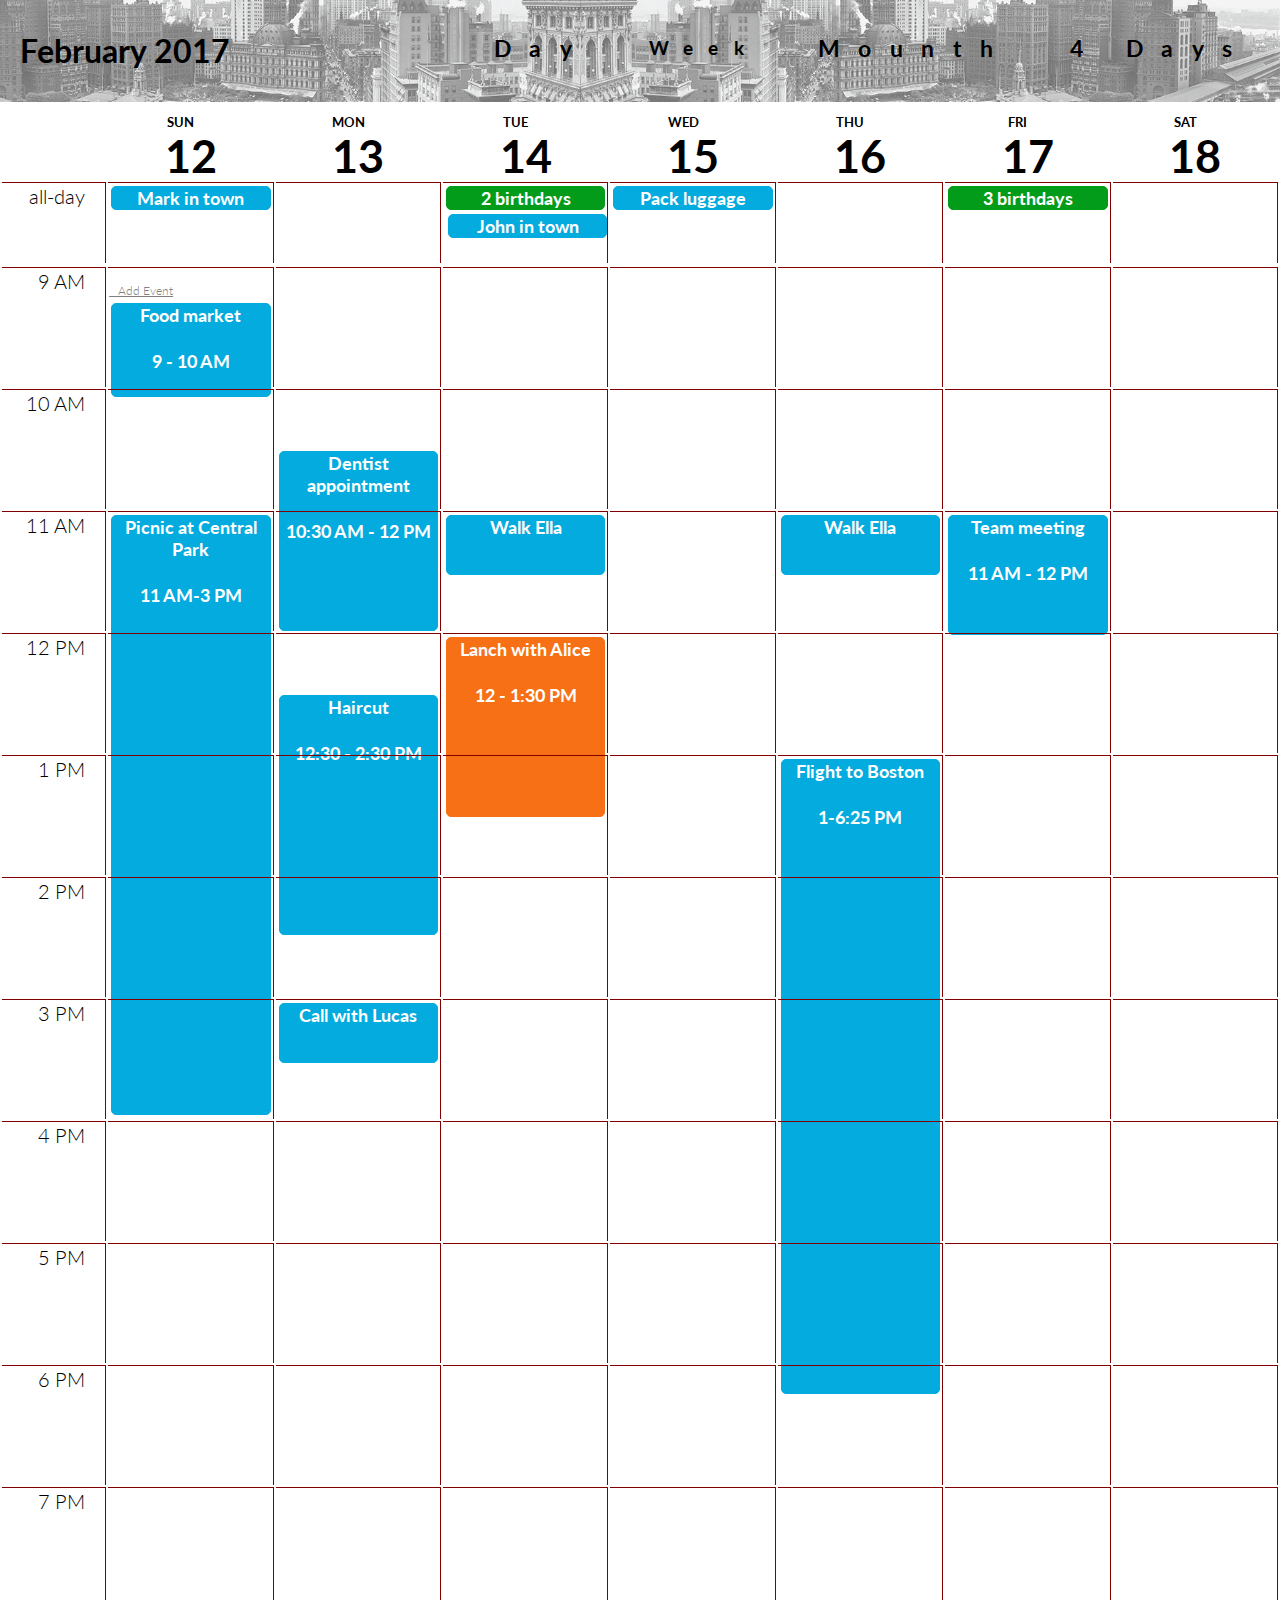
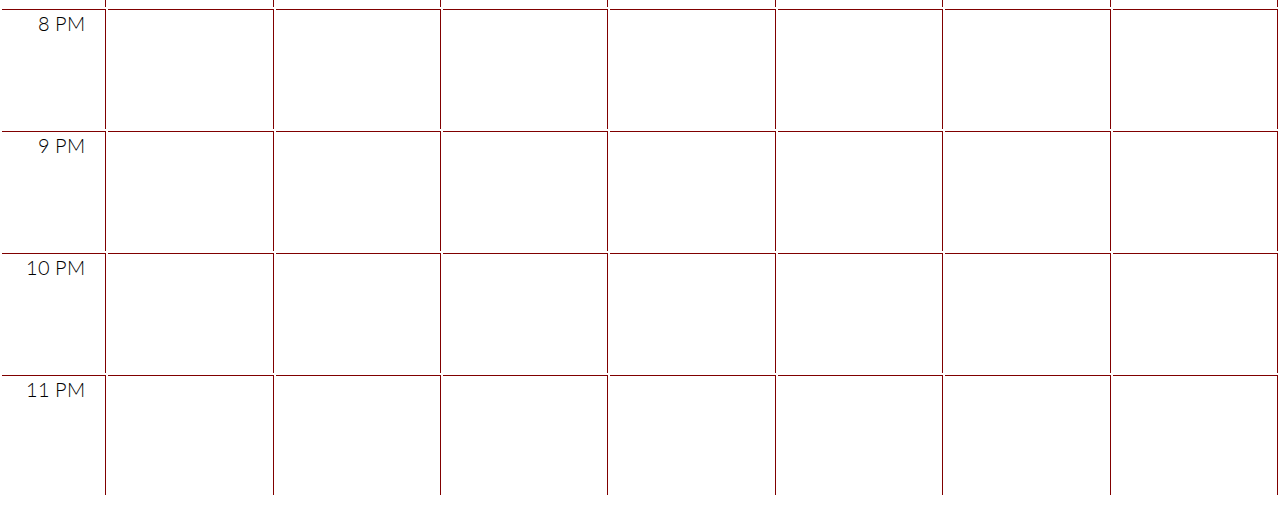
==== commit 234a395a: "refactoring" ====
--- a/index2.html
+++ b/index2.html
@@ -1,40 +1,60 @@
 <!DOCTYPE html>
 <html lang="en" class="no-js">
-    <head>
-        <meta charset="UTF-8" />
-        <title>Calendar</title>
-        <meta n AMe="description" content="Calendar with HTML5 and CSS3" />
-        <link rel="stylesheet" type="text/css" href="css/calendarWeek.css" />
-    </head>
-    <body>
-        <div class="container">
-            <div class="main">
+
+<head>
+    <meta charset="UTF-8" />
+    <title>Calendar</title>
+    <meta name="description" content="Calendar with HTML5 and CSS3" />
+    <link rel="stylesheet" type="text/css" href="css/calendarWeek.css" />
+</head>
+
+<body>
+    <div class="container">
+        <div class="main">
+            <nav>
                 <header class="clearfix">
-                    <h1>Calendar <span>February 2017</span></h1>
-                    <nav class="codrops-demos">
-                        <a href="index3.html">Day</a>
-                        <span>Week</span>
-                        <a href="index.html">Mounth</a>
-                        <a href="index4.html">4 Days</a>
-                    </nav>
+                    <div class="mainHeader">
+                        <h1>
+                            <span>February 2017</span>
+                        </h1>
+                    </div>
+                    <menu class="codrops-demos">
+                        <li><a href="index3.html">Day</a></li>
+                        <li><span>Week</span></li>
+                        <li><a href="index.html">Mounth</a></li>
+                        <li><a href="index4.html">4 Days</a></li>
+                    </menu>
                 </header>
-                <div class="pricing_table">
-                    <table>
-                        <thead>
-                            <tr class="week">
-                                <th></th>
-                                <th>Sun</th><th>Mon</th><th>Tue</th><th>Wed</th><th>Thu</th><th>Fri</th><th>Sat</th>
-                            </tr>
-                            <tr class="day">
-                                <th></th>
-                                <th>12</th><th>13</th><th>14</th><th>15</th><th>16</th><th>17</th><th>18</th>
-                            </tr>
-                        </thead>
-                        <tbody>
-                            <tr>
-                                <td class="allDay">all-day</td>
-                                <td class="allDay">
-                                    <span class="event-flex-container">
+            </nav>
+            <div class="pricing_table">
+                <table>
+                    <thead>
+                        <tr class="week">
+                            <th></th>
+                            <th>Sun</th>
+                            <th>Mon</th>
+                            <th>Tue</th>
+                            <th>Wed</th>
+                            <th>Thu</th>
+                            <th>Fri</th>
+                            <th>Sat</th>
+                        </tr>
+                        <tr class="day">
+                            <th></th>
+                            <th>12</th>
+                            <th>13</th>
+                            <th>14</th>
+                            <th>15</th>
+                            <th>16</th>
+                            <th>17</th>
+                            <th>18</th>
+                        </tr>
+                    </thead>
+                    <tbody>
+                        <tr>
+                            <td class="allDay">all-day</td>
+                            <td class="allDay">
+                                <span class="event-flex-container">
                                         <article class="eventLabelInfo" style="order: 2; position: absolute;">
                                             Mark in town
                                             <h5 class="hide_context">
@@ -44,9 +64,10 @@
                                             </h5>
                                         </article>
                                     </span>
-                                </td><td class="allDay"></td>
-                                <td class="allDay">
-                                    <span class="event-flex-container">
+                            </td>
+                            <td class="allDay"></td>
+                            <td class="allDay">
+                                <span class="event-flex-container">
                                         <article class="eventLabelBD" style="order: 1; position: absolute;">
                                             2 birthdays
                                             <h5 class="hide_context">
@@ -57,7 +78,7 @@
                                             </h5>
                                         </article>
                                     </span>
-                                    <span class="event-flex-container">
+                                <span class="event-flex-container">
                                         <article class="eventLabelInfo" style="order: 2; top: 30px; position: absolute;">
                                             John in town
                                             <h5 class="hide_context">
@@ -67,9 +88,9 @@
                                             </h5>
                                         </article>
                                     </span>
-                                </td>
-                                <td class="allDay">
-                                    <span class="event-flex-container">
+                            </td>
+                            <td class="allDay">
+                                <span class="event-flex-container">
                                         <article class="eventLabelInfo" style="order: 2; position: absolute;">
                                             Pack luggage
                                             <h5 class="hide_context">
@@ -80,9 +101,10 @@
                                             </h5>
                                         </article>
                                     </span>
-                                </td><td class="allDay"></td>
-                                <td class="allDay">
-                                    <span class="event-flex-container">
+                            </td>
+                            <td class="allDay"></td>
+                            <td class="allDay">
+                                <span class="event-flex-container">
                                         <article class="eventLabelBD" style="order: 1; position: absolute;">
                                             3 birthdays
                                             <h5 class="hide_context">
@@ -94,9 +116,10 @@
                                             </h5>
                                         </article>
                                     </span>
-                                </td><td class="allDay"></td>
-                            </tr>
-                            <tr>
+                            </td>
+                            <td class="allDay"></td>
+                        </tr>
+                        <tr>
                             <tr>
                                 <td class="allDay">9 AM</td>
                                 <td>
@@ -116,7 +139,13 @@
                                             </h5>
                                         </article>
                                     </span>
-                                </td><td></td><td></td><td></td><td></td><td></td><td></td>
+                                </td>
+                                <td></td>
+                                <td></td>
+                                <td></td>
+                                <td></td>
+                                <td></td>
+                                <td></td>
                             </tr>
                             <tr>
                                 <td class="allDay">10 AM</td>
@@ -134,7 +163,12 @@
                                             </h5>
                                         </article>
                                     </span>
-                                </td><td></td><td></td><td></td><td></td><td></td>
+                                </td>
+                                <td></td>
+                                <td></td>
+                                <td></td>
+                                <td></td>
+                                <td></td>
                             </tr>
                             <tr>
                                 <td class="allDay">11 AM</td>
@@ -160,7 +194,8 @@
                                             </h5>
                                         </article>
                                     </span>
-                                </td><td></td>
+                                </td>
+                                <td></td>
                                 <td>
                                     <span class="event-flex-container">
                                         <article class="eventLabelInfo" style="order: 2; height: 60px; max-height: 60px; position: absolute;">
@@ -172,7 +207,8 @@
                                             </h5>
                                         </article>
                                     </span>
-                                </td><td></td>
+                                </td>
+                                <td></td>
                                 <td>
                                     <span class="event-flex-container">
                                         <article class="eventLabelInfo" style="order: 2; height: 60px; max-height: 60px; position: absolute;">
@@ -198,7 +234,8 @@
                                             </h5>
                                         </article>
                                     </span>
-                                </td><td></td>
+                                </td>
+                                <td></td>
                             </tr>
                             <tr>
                                 <td class="allDay">12 PM</td>
@@ -212,11 +249,18 @@
                                     <span class="event-flex-container">
                                         <article class="eventLabelImportant" style="order: 0; height: 180px; max-height: 180px; position: absolute;">Lanch with Alice <h4>12 - 1:30 PM</h4></article>
                                     </span>
-                                </td><td></td><td></td><td></td><td></td>
+                                </td>
+                                <td></td>
+                                <td></td>
+                                <td></td>
+                                <td></td>
                             </tr>
                             <tr>
                                 <td class="allDay">1 PM</td>
-                                <td></td><td></td><td></td><td></td>
+                                <td></td>
+                                <td></td>
+                                <td></td>
+                                <td></td>
                                 <td>
                                     <span class="event-flex-container">
                                         <article class="eventLabelInfo" style="order: 2; height: 635px; max-height: 635px; position: absolute;">
@@ -230,11 +274,19 @@
                                             </h5>
                                         </article>
                                     </span>
-                                </td><td></td><td></td>
+                                </td>
+                                <td></td>
+                                <td></td>
                             </tr>
                             <tr>
                                 <td class="allDay">2 PM</td>
-                                <td></td><td></td><td></td><td></td><td></td><td></td><td></td>
+                                <td></td>
+                                <td></td>
+                                <td></td>
+                                <td></td>
+                                <td></td>
+                                <td></td>
+                                <td></td>
                             </tr>
                             <tr>
                                 <td class="allDay">3 PM</td>
@@ -243,61 +295,115 @@
                                     <span class="event-flex-container">
                                         <article class="eventLabelInfo" style="order: 2; height: 60px; max-height: 60px; position: absolute;">Call with Lucas</article>
                                     </span>
-                                </td><td></td><td></td><td></td><td></td><td></td>
+                                </td>
+                                <td></td>
+                                <td></td>
+                                <td></td>
+                                <td></td>
+                                <td></td>
                             </tr>
                             <tr>
                                 <td class="allDay">4 PM</td>
-                                <td></td><td></td><td></td><td></td><td></td><td></td><td></td>
+                                <td></td>
+                                <td></td>
+                                <td></td>
+                                <td></td>
+                                <td></td>
+                                <td></td>
+                                <td></td>
                             </tr>
                             <tr>
                                 <td class="allDay">5 PM</td>
-                                <td></td><td></td><td></td><td></td><td></td><td></td><td></td>
+                                <td></td>
+                                <td></td>
+                                <td></td>
+                                <td></td>
+                                <td></td>
+                                <td></td>
+                                <td></td>
                             </tr>
                             <tr>
                                 <td class="allDay">6 PM</td>
-                                <td></td><td></td><td></td><td></td><td></td><td></td><td></td>
+                                <td></td>
+                                <td></td>
+                                <td></td>
+                                <td></td>
+                                <td></td>
+                                <td></td>
+                                <td></td>
                             </tr>
                             <tr>
                                 <td class="allDay">7 PM</td>
-                                <td></td><td></td><td></td><td></td><td></td><td></td><td></td>
+                                <td></td>
+                                <td></td>
+                                <td></td>
+                                <td></td>
+                                <td></td>
+                                <td></td>
+                                <td></td>
                             </tr>
                             <tr>
                                 <td class="allDay">8 PM</td>
-                                <td></td><td></td><td></td><td></td><td></td><td></td><td></td>
+                                <td></td>
+                                <td></td>
+                                <td></td>
+                                <td></td>
+                                <td></td>
+                                <td></td>
+                                <td></td>
                             </tr>
                             <tr>
                                 <td class="allDay">9 PM</td>
-                                <td></td><td></td><td></td><td></td><td></td><td></td><td></td>
+                                <td></td>
+                                <td></td>
+                                <td></td>
+                                <td></td>
+                                <td></td>
+                                <td></td>
+                                <td></td>
                             </tr>
                             <tr>
                                 <td class="allDay">10 PM</td>
-                                <td></td><td></td><td></td><td></td><td></td><td></td><td></td>
+                                <td></td>
+                                <td></td>
+                                <td></td>
+                                <td></td>
+                                <td></td>
+                                <td></td>
+                                <td></td>
                             </tr>
                             <tr>
                                 <td class="allDay">11 PM</td>
-                                <td></td><td></td><td></td><td></td><td></td><td></td><td></td>
-                            </tr>
-                        </tbody>
-                    </table>
-                </div>
-                <aside class="modal" id="modal">
-                    <header>
-                        <h2>Event | Reminder</h2>
-                    </header>
-                    <section>
-                        <input tabindex="0" autocomplete="off" placeholder="e.g., Breakfast at Tiffany's" aria-label="e.g., Breakfast at Tiffany's" type="text">
-                    </section>
-                    <section>
-                        <span>When</span>
-                    </section>
-                    <section>
+                                <td></td>
+                                <td></td>
+                                <td></td>
+                                <td></td>
+                                <td></td>
+                                <td></td>
+                                <td></td>
+                            </tr>
+                    </tbody>
+                </table>
+            </div>
+            <aside class="modal" id="modal">
+                <header>
+                    <h2>Event | Reminder</h2>
+                </header>
+                <section>
+                    <input tabindex="0" autocomplete="off" placeholder="e.g., Breakfast at Tiffany's" aria-label="e.g., Breakfast at Tiffany's" type="text">
+                </section>
+                <section>
+                    <span>When</span>
+                </section>
+                <section>
 
-                    </section>
-                    <footer class="footer">
-                        <a href="#" class="button">Close</a>
-                    </footer>
-                </aside>
-            </div>
+                </section>
+                <footer class="footer">
+                    <a href="#" class="button">Close</a>
+                </footer>
+            </aside>
         </div>
-    </body>
+    </div>
+</body>
+
 </html>--- a/css/calendarWeek.css
+++ b/css/calendarWeek.css
@@ -1,266 +1,279 @@
 @import url(http://fonts.googleapis.com/css?family=Lato:300,400,700);
-
-*, *:after, *:before { -webkit-box-sizing: border-box; -moz-box-sizing: border-box; box-sizing: border-box; }
-body, html { font-size: 100%; padding: 0; margin: 0;}
-
-.clearfix{
-	background-image: url(images/london2.png);
-	background-position: left bottom; /* Положение фона */
-    background-repeat: no-repeat; /* Отменяем повторение фона */
-	background-size: 100%;
-	/*opacity: 0.5;*/
-	/*background: linear-gradient(to top, #fefcea, #f1da36);*/
-	/*background-size: cover;*/
-}
-.clearfix:before, .clearfix:after { content: " "; display: table; }
-.clearfix:after { clear: both; }
+*,
+*:after,
+*:before {
+    -webkit-box-sizing: border-box;
+    -moz-box-sizing: border-box;
+    box-sizing: border-box;
+}
+
+body,
+html {
+    font-size: 100%;
+    padding: 0;
+    margin: 0;
+}
 
 body {
     font-family: 'Lato', Calibri, Arial, sans-serif;
     color: #000;
 }
-a {
-	text-decoration: none;
-}
-a:hover {
-	color: #000;
-}
-.codrops-demos {
-	float: right;
-}
-.codrops-demos a {
-    display: inline-block;
-    margin: 10px;
+
+table {
+    margin: 10px auto;
+    border-radius: 20px 20px 20px 20px;
+    border-top-left-radius: 20px;
+    border-top-right-radius: 20px;
+    border-bottom-right-radius: 20px;
+    border-bottom-left-radius: 20px;
+}
+
+tbody {
+    padding: 10px;
+    float: none;
+    font-weight: 300;
+    min-height: 30px;
+    box-shadow: inset -1px -1px rgba(255, 255, 255, 0.2);
+}
+
+.week {
+    text-indent: -20px;
+    font-size: 13px;
+    line-height: 15px;
+}
+
+.day {
+    font-size: 45px;
+    line-height: 45px;
+}
+
+td {
+    width: 200px;
+    height: 120px;
+    color: #000;
+    font-size: 26px;
+    font-weight: 300;
+    position: relative;
+    text-align: left;
+    vertical-align: top;
+    border-collapse: collapse;
+    border: 1px solid maroon;
+    border-left: none;
+    border-bottom: none;
+    z-index: auto;
+}
+
+.allDay {
+    width: 120px;
+    height: 81px;
+    font-size: 20px;
+    text-align: right;
+    padding-right: 20px;
+}
+
+thead,
+tfoot {
+    height: 30px;
+    line-height: 30px;
+    transition: background .2s .1s;
+    letter-spacing: 2%;
+    text-transform: uppercase;
+}
+
+thead th {
+    border-top-left-radius: 20px;
+    border-top-right-radius: 20px;
+    background: rgba(255, 255, 255, 0.25);
+}
+
+tfoot th {
+    border-bottom-left-radius: 20px;
+    border-bottom-right-radius: 20px;
+    background: rgba(255, 255, 255, 0.25);
+}
+
+td:hover:not(.allDay) {
+    background: rgba(115, 255, 111, 0.4);
+    box-shadow: 3px 5px 7px rgba(0, 0, 0, .7);
+    cursor: pointer;
+    border-bottom-left-radius: 10px;
+    border-bottom-right-radius: 10px;
+    border-top-left-radius: 10px;
+    border-top-right-radius: 10px;
+}
+
+td>span.event-flex-container {
+    display: table-cell;
+    flex-direction: column;
+    justify-content: space-between;
+}
+
+td>span {
+    margin: 1px;
+    padding: 1px;
+    padding-block-end: 1px;
+    font-size: 18px;
+    font-weight: 700;
+    text-align: center;
+    color: white;
+}
+
+td>span .eventLabelImportant {
+    margin: 1px;
+    width: 97%;
+    background: #F77016;
+    border: 1px solid #F77016;
+    border-radius: 5px;
+}
+
+td>span .eventLabelInfo {
+    margin: 1px;
+    width: 97%;
+    background: #04ABDE;
+    background-size: 100%;
+    border: 1px solid #04ABDE;
+    border-radius: 5px;
+}
+
+td>span .eventLabelBD {
+    margin: 1px;
+    width: 97%;
+    background: #039C1A;
+    border: 1px solid #039C1A;
+    border-radius: 5px;
+}
+
+td>a.addEvent {
+    font-size: 12px;
+    color: gray;
+}
+
+td>span.event-flex-container:active .eventLabelInfo,
+td>span.event-flex-container:active .eventLabelBD,
+td>span.event-flex-container:active .eventLabelImportant {
+    display: table-caption;
+    position: absolute;
+    transform: scaleX(1.0);
+    top: 70px;
+    z-index: 999;
+    width: 250px;
+    min-height: 300px;
+    color: #000;
+    background: ghostwhite;
+    box-shadow: 3px 5px 7px rgba(0, 0, 0, .7);
+    border: 1px solid #000;
+    border-bottom-left-radius: 10px;
+    border-bottom-right-radius: 10px;
+    border-top: 5px solid #eb9816;
+    border-top-left-radius: 10px;
+    border-top-right-radius: 10px;
+}
+
+td>span.event-flex-container .hide_context {
+    display: none;
+}
+
+td>span.event-flex-container:active .hide_context li {
+    text-align: left;
+}
+
+td>span.event-flex-container:active .hide_context {
+    display: block;
+}
+
+td>ul {
+    list-style: none;
+}
+
+
+/* flex */
+
+nav {
+    background-image: url(images/london2.png);
+    /* Положение фона */
+    background-repeat: no-repeat;
+    /* Отменяем повторение фона */
+    background-size: cover;
+}
+
+nav .mainHeader {
+    padding: 10px 0 10px 20px;
+}
+
+nav menu a,
+nav menu li {
+    text-decoration: none;
+    list-style: none;
+    font-size: 120%;
     color: inherit;
     font-weight: 700;
     line-height: 30px;
     border-bottom: 4px solid transparent;
-}
-.codrops-demos a:hover {
-	color: #000;
-	border-color: #000;
-}
-.codrops-demos a.current-demo,
-.codrops-demos a.current-demo:hover {
-	color: rgba(94,114,124,0.5);
-	border-color: rgba(94,114,124,0.5);
-}
-.main {
-	text-indent: 10px;
-}
-.container header h1 {
-	font-size: 34px;
-	line-height: 55px;
-	margin: 0;
-	font-weight: 700;
-	float: left;
-}
-.container header h1 span {
-	font-size: 18px;
-	font-weight: 400;
-	display: block;
-	text-align: right;
-}
-.container > header nav a:hover:before {
-	color: #fff;
-}
-table {
-	margin: 10px auto;
-
-	border-radius: 20px 20px 20px 20px;
-    border-top-left-radius: 20px;
-    border-top-right-radius: 20px;
-    border-bottom-right-radius: 20px;
-    border-bottom-left-radius: 20px;
-}
-tbody {
-	padding: 10px;
-	float: none;
-	font-weight: 300;
-	min-height: 30px;
-	box-shadow: inset -1px -1px rgba(255,255,255,0.2);
-}
-.week{
-	text-indent: -20px;
-	font-size: 13px;
-	line-height: 15px;
-}
-.day{
-	font-size: 45px;
-	line-height: 45px;
-}
-td {
-	width: 200px;
-	height: 120px;
-	color: #000;
-	font-size: 26px;
-	font-weight: 300;
-	position: relative;
-	text-align: left;
-	vertical-align: top;
-	border-collapse: collapse;
-	border: 1px solid maroon;
-	border-left: none;
-	border-bottom: none;
-	z-index: auto;
-}
-.allDay{
-	width: 120px;
-	height: 81px;
-	font-size: 20px;
-	text-align: right;
-	padding-right: 20px;
-}
-thead,tfoot{
-	height: 30px;
-	line-height: 30px;
-	transition: background .2s .1s;
-	letter-spacing: 6px;
-	text-transform: uppercase;
-}
-thead th{
-    border-top-left-radius: 20px;
-    border-top-right-radius: 20px;
-	background: rgba(255,255,255,0.25);
-}
-tfoot th{
-    border-bottom-left-radius: 20px;
-    border-bottom-right-radius: 20px;
-	background: rgba(255,255,255,0.25);
-}
-td:hover:not(.allDay){ 
-	background: rgba(115,255,111,0.4);
-  	box-shadow:3px 5px 7px rgba(0,0,0,.7);
-	cursor:pointer;
-	border-bottom-left-radius: 10px;
-	border-bottom-right-radius: 10px;
-	border-top-left-radius: 10px;
-	border-top-right-radius: 10px;
-}
-td > span.event-flex-container{
-	display: table-cell;
-	flex-direction: column;
-	justify-content: space-between;
-}
-td > span{
-	margin: 1px;
-	padding: 1px;
-	padding-block-end: 1px;
-	font-size: 18px;
-	font-weight: 700;
-	text-align: center;
-	color: white;
-}
-td > span .eventLabelImportant{
-	margin: 1px;
-	width: 97%;
-	background: #F77016;
-	border: 1px solid #F77016;
-	border-radius: 5px;
-}
-td > span .eventLabelInfo{
-	margin: 1px;
-	width: 97%;
-	background: #04ABDE;
-	background-size: 100%;
-	border: 1px solid #04ABDE;
-	border-radius: 5px;
-}
-td > span .eventLabelBD{
-	margin: 1px;
-	width: 97%;
-	background: #039C1A;
-	border: 1px solid #039C1A;
-	border-radius: 5px;
-}
-td > a.addEvent{
-	font-size: 12px;
-	color:gray;
-}
-
-td > span.event-flex-container:active .eventLabelInfo,
-td > span.event-flex-container:active .eventLabelBD,
-td > span.event-flex-container:active .eventLabelImportant{
-	display: table-caption;
-    position:absolute;
-	transform: scaleX(1.0);
-    top:70px;
-    z-index:999;
-    width:250px;
-	min-height: 300px;
-	color: #000;
-	background: ghostwhite;
-	box-shadow:3px 5px 7px rgba(0,0,0,.7);
-	border: 1px solid #000;
-	border-bottom-left-radius: 10px;
-	border-bottom-right-radius: 10px;
-	border-top: 5px solid #eb9816;
-	border-top-left-radius: 10px;
-	border-top-right-radius: 10px;
-}
-
-td > span.event-flex-container .hide_context{
-	display: none;
-}
-td > span.event-flex-container:active .hide_context li{
-	text-align: left;
-}
-td > span.event-flex-container:active .hide_context{
-	display: block;
-}
-td > ul{
-	list-style: none;
-}
+    letter-spacing: 0.8em;
+}
+
+nav menu a:hover {
+    color: #000;
+    border-color: #000;
+}
+
+nav .clearfix {
+    display: flex;
+    align-items: center;
+    flex-wrap: wrap;
+}
+
+nav .mainHeader {
+    flex: 1 1 auto;
+}
+
+nav menu {
+    display: flex;
+    flex: 1 1 auto;
+    justify-content: space-around;
+    padding: 5px 0;
+    flex-wrap: wrap;
+}
+
+
 /*
-.event-flex-container,
-.dialog__overlay {
-	width: 100%;
-	height: 100%;
-	top: 0;
-	left: 0;
-}
-.event-flex-container {
-	position: fixed;
-	display: flex;
-	align-items: center;
-	justify-content: center;
-	pointer-events: none;
-}
-.dialog__overlay {
-	position: absolute;
-	z-index: 1;
-	background: rgba(55, 58, 71, 0.9);
-	opacity: 0;
-	transition: opacity 0.3s;
-}
-.event-flex-container--open .dialog__overlay {
-	opacity: 1;
-	pointer-events: auto;
-}
-.eventLabelInfo {
-	width: 50%;
-	max-width: 560px;
-	min-width: 290px;
-	background: #fff;
-	padding: 4em;
-	text-align: center;
-	position: relative;
-	z-index: 5;
-	opacity: 0;
-}
-.event-flex-container--open .eventLabelInfoent {
-	pointer-events: auto;
-}*/
-/* Content *//*
-.event-flex-container h4 {
-	margin: 0;
-	font-weight: 400;
-	font-size: 2em;
-	padding: 0 0 2em;
-	margin: 0;
-}*/
+nav .clearfix {
+    display: flex;
+    align-items: center;
+}
+
+nav .clearfix .mainHeader {
+    flex: 1;
+    margin-right: 2%;
+    font-size: 150%;
+}
+
+nav .clearfix menu {
+    flex: 3;
+}
+
+nav .clearfix menu {
+    display: flex;
+    align-items: center;
+    justify-content: space-around;
+}
+
+nav .clearfix menu a {
+    margin-right: 2%;
+}
+
+nav .clearfix menu span {
+    margin-right: 2%;
+}
+
+nav menu li {
+    overflow: hidden;
+}
+*/
+
 
 /* Стили для неактивного модального окна */
+
 .modal {
     background: #fff;
     left: 50%;
@@ -269,9 +282,9 @@
     top: -50%;
     width: 450px;
     border-radius: 5px;
-    box-shadow: 0 3px 7px rgba(0,0,0,.25);
-    -moz-box-shadow: 0 3px 7px rgba(0,0,0,.25);
-    -webkit-box-shadow: 0 3px 7px rgba(0,0,0,.25);
+    box-shadow: 0 3px 7px rgba(0, 0, 0, .25);
+    -moz-box-shadow: 0 3px 7px rgba(0, 0, 0, .25);
+    -webkit-box-shadow: 0 3px 7px rgba(0, 0, 0, .25);
     box-sizing: border-box;
     -moz-box-sizing: border-box;
     -webkit-box-sizing: border-box;
@@ -279,6 +292,7 @@
 
 
 /* Активация модального окна в состоянии :target */
+
 .modal:target {
     top: 50%;
     transition: all 0.4s ease-in-out;
@@ -286,28 +300,35 @@
     -webkit-transition: all 0.4s ease-in-out;
 }
 
-.modal header, .modal footer {
+.modal header,
+.modal footer {
     background: #f7f7f7;
     border-bottom: 1px solid #e7e7e7;
     border-radius: 5px 5px 0 0;
     -moz-border-radius: 5px 5px 0 0;
     -webkit-border-radius: 5px 5px 0 0;
 }
+
 .modal footer {
-    border:none;
+    border: none;
     border-top: 1px solid #e7e7e7;
     border-radius: 0 0 5px 5px;
     -moz-border-radius: 0 0 5px 5px;
     -webkit-border-radius: 0 0 5px 5px;
 }
-.modal section, .modal header, .modal footer {
+
+.modal section,
+.modal header,
+.modal footer {
     padding: 15px;
     z-index: 200;
 }
+
 .modal h2 {
     margin: 0;
 }
+
 .modal .button {
     float: right;
-	margin: 5px;
+    margin: 5px;
 }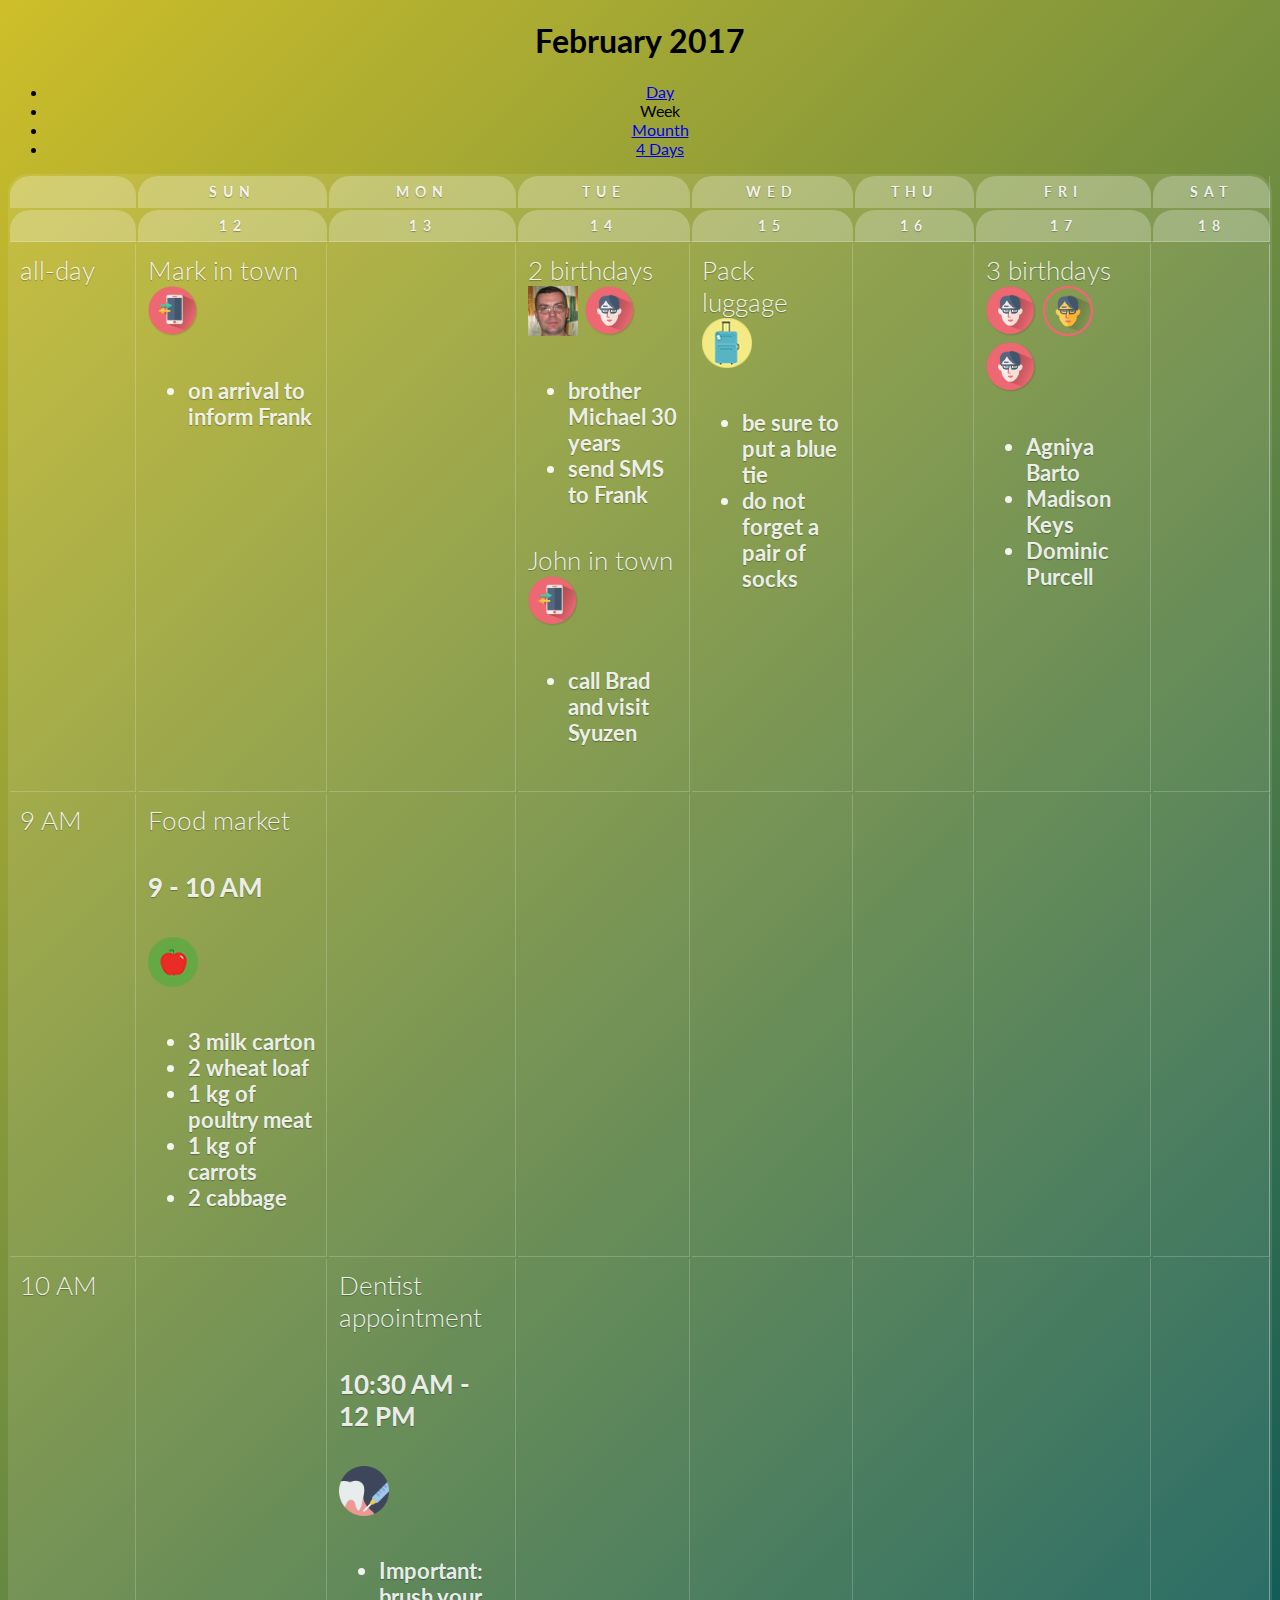
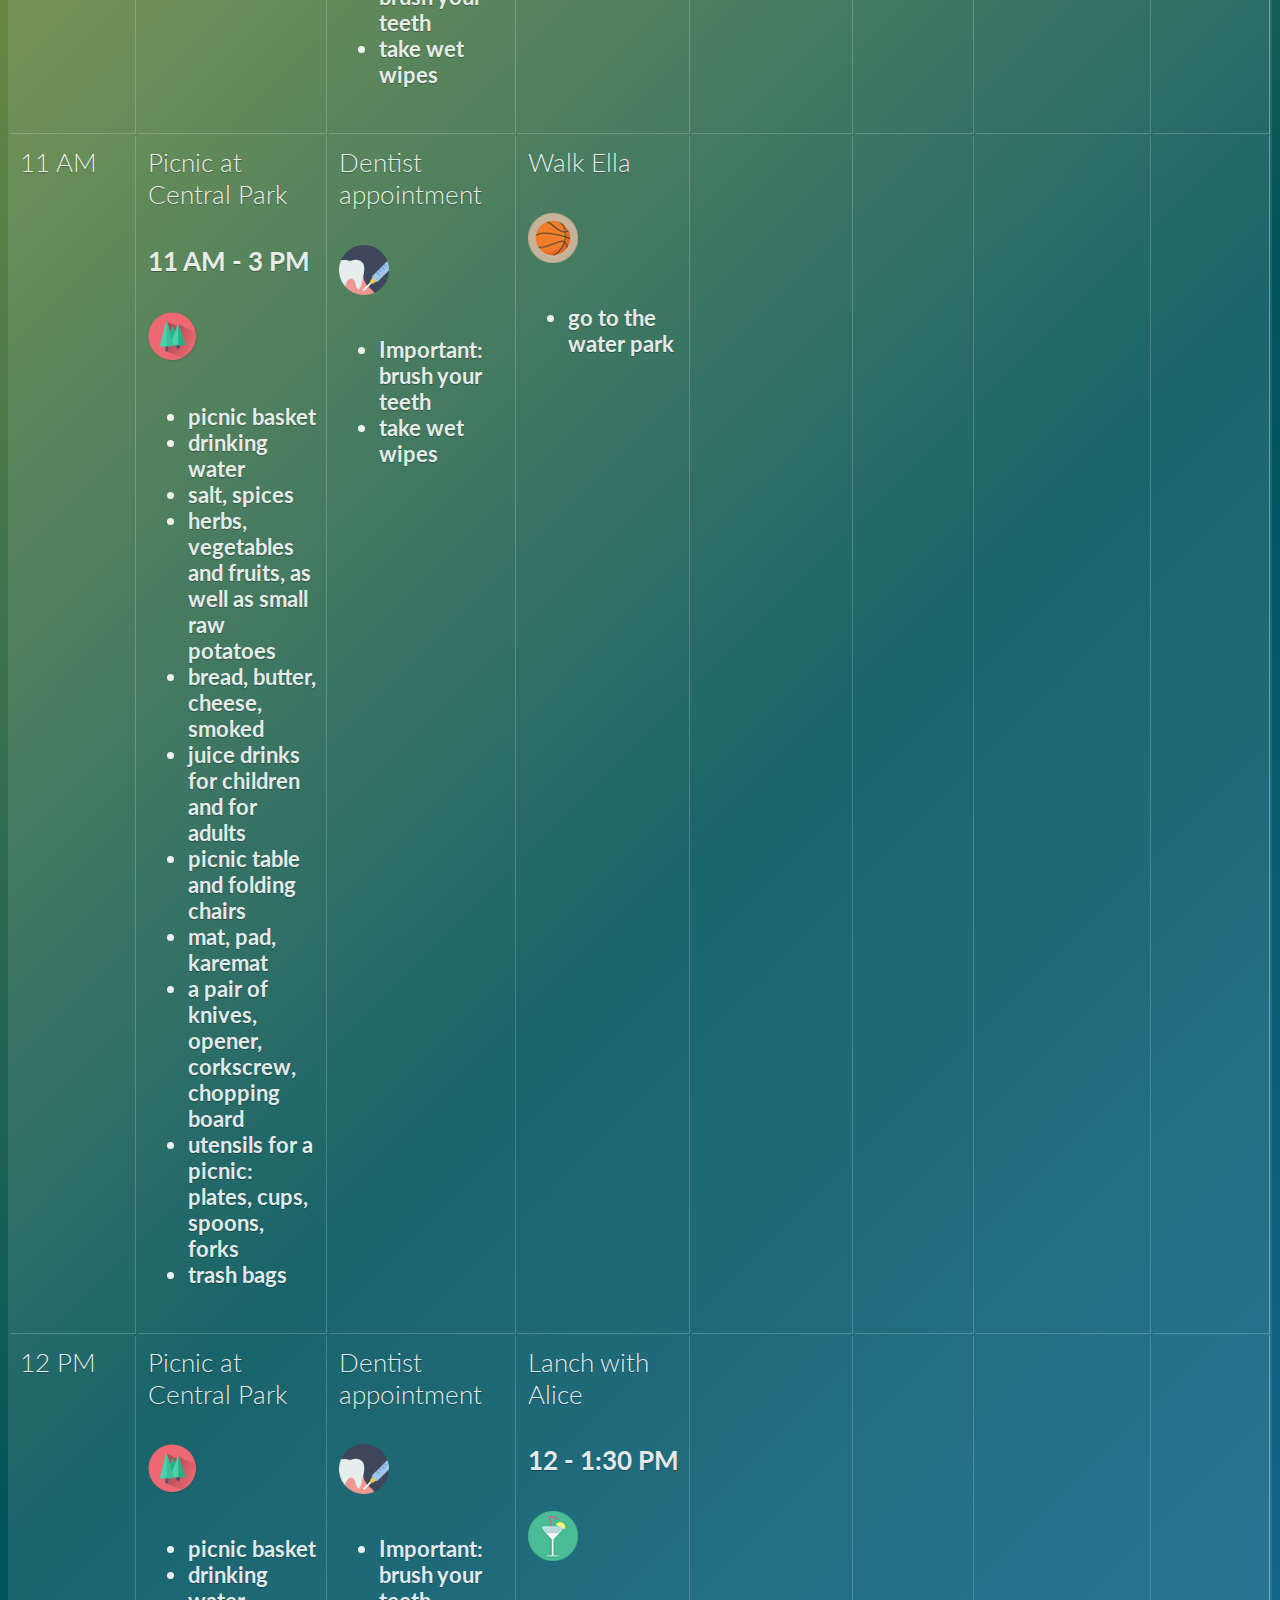
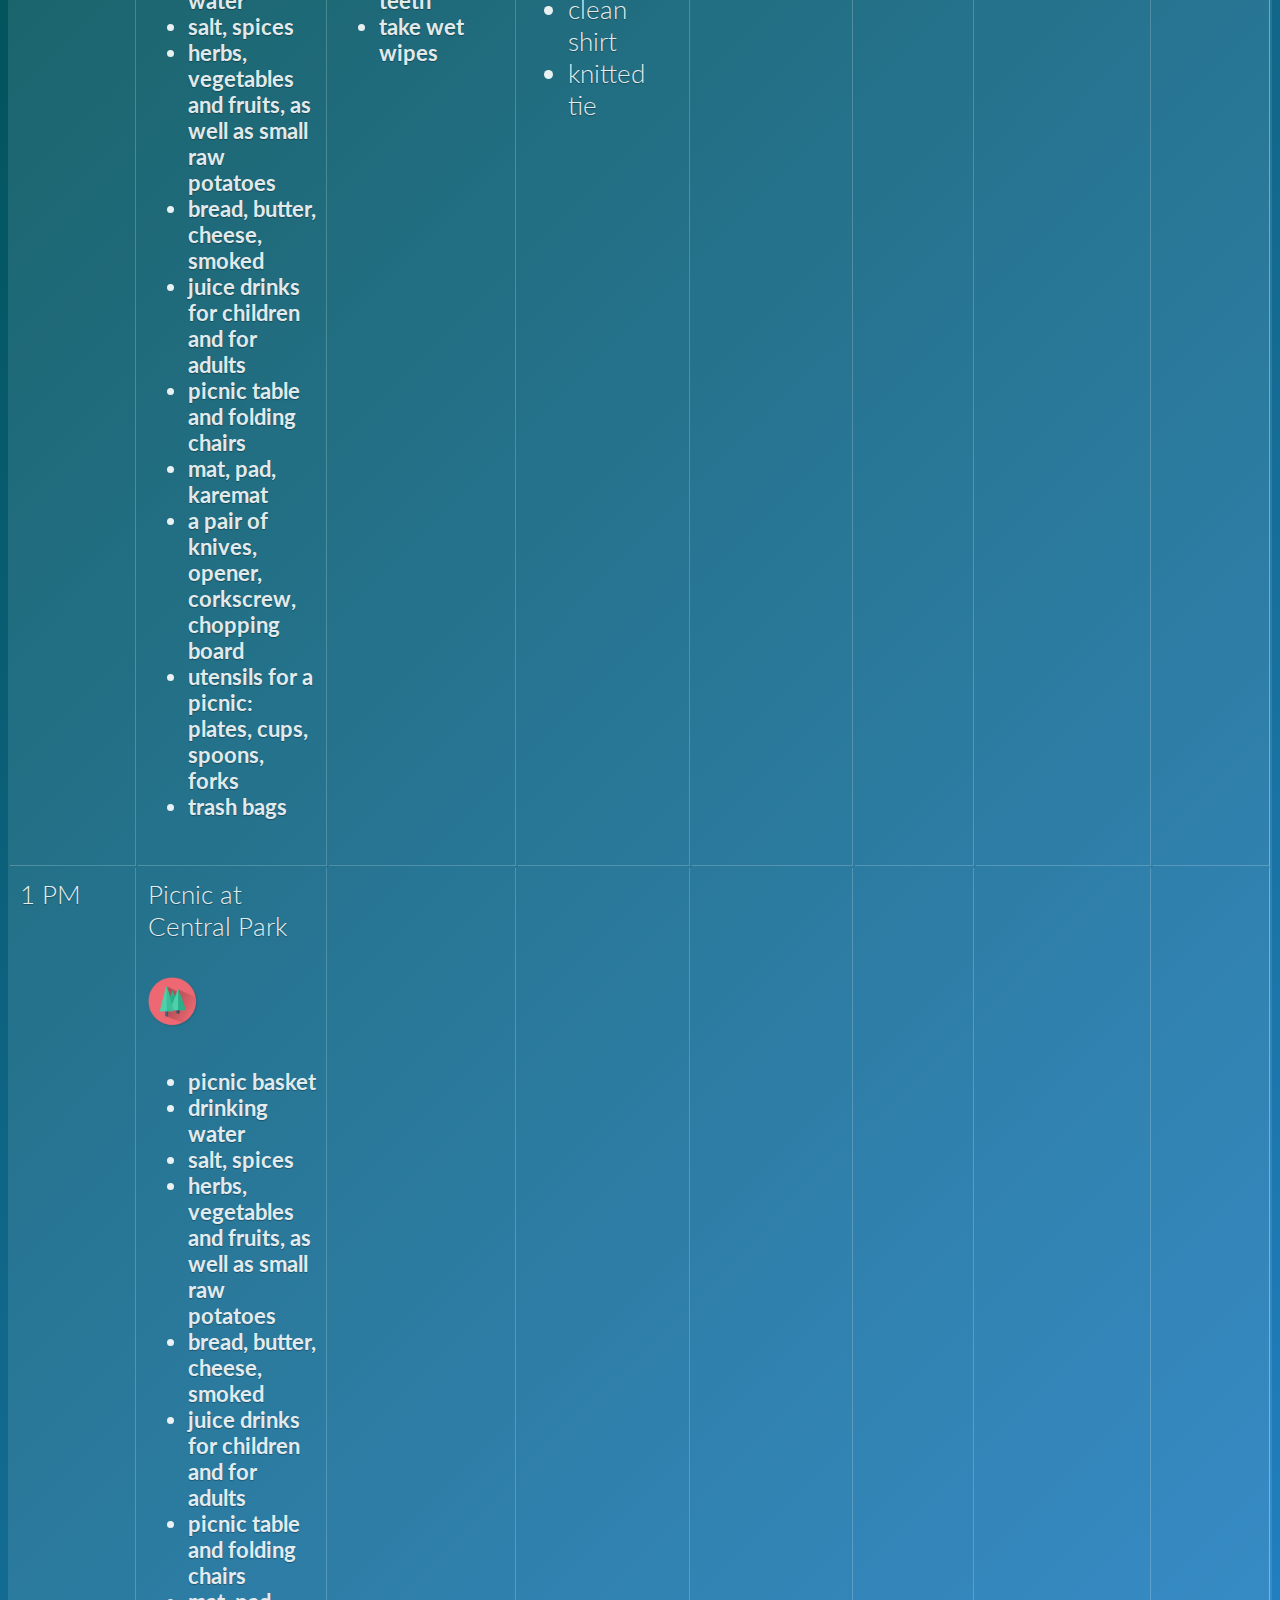
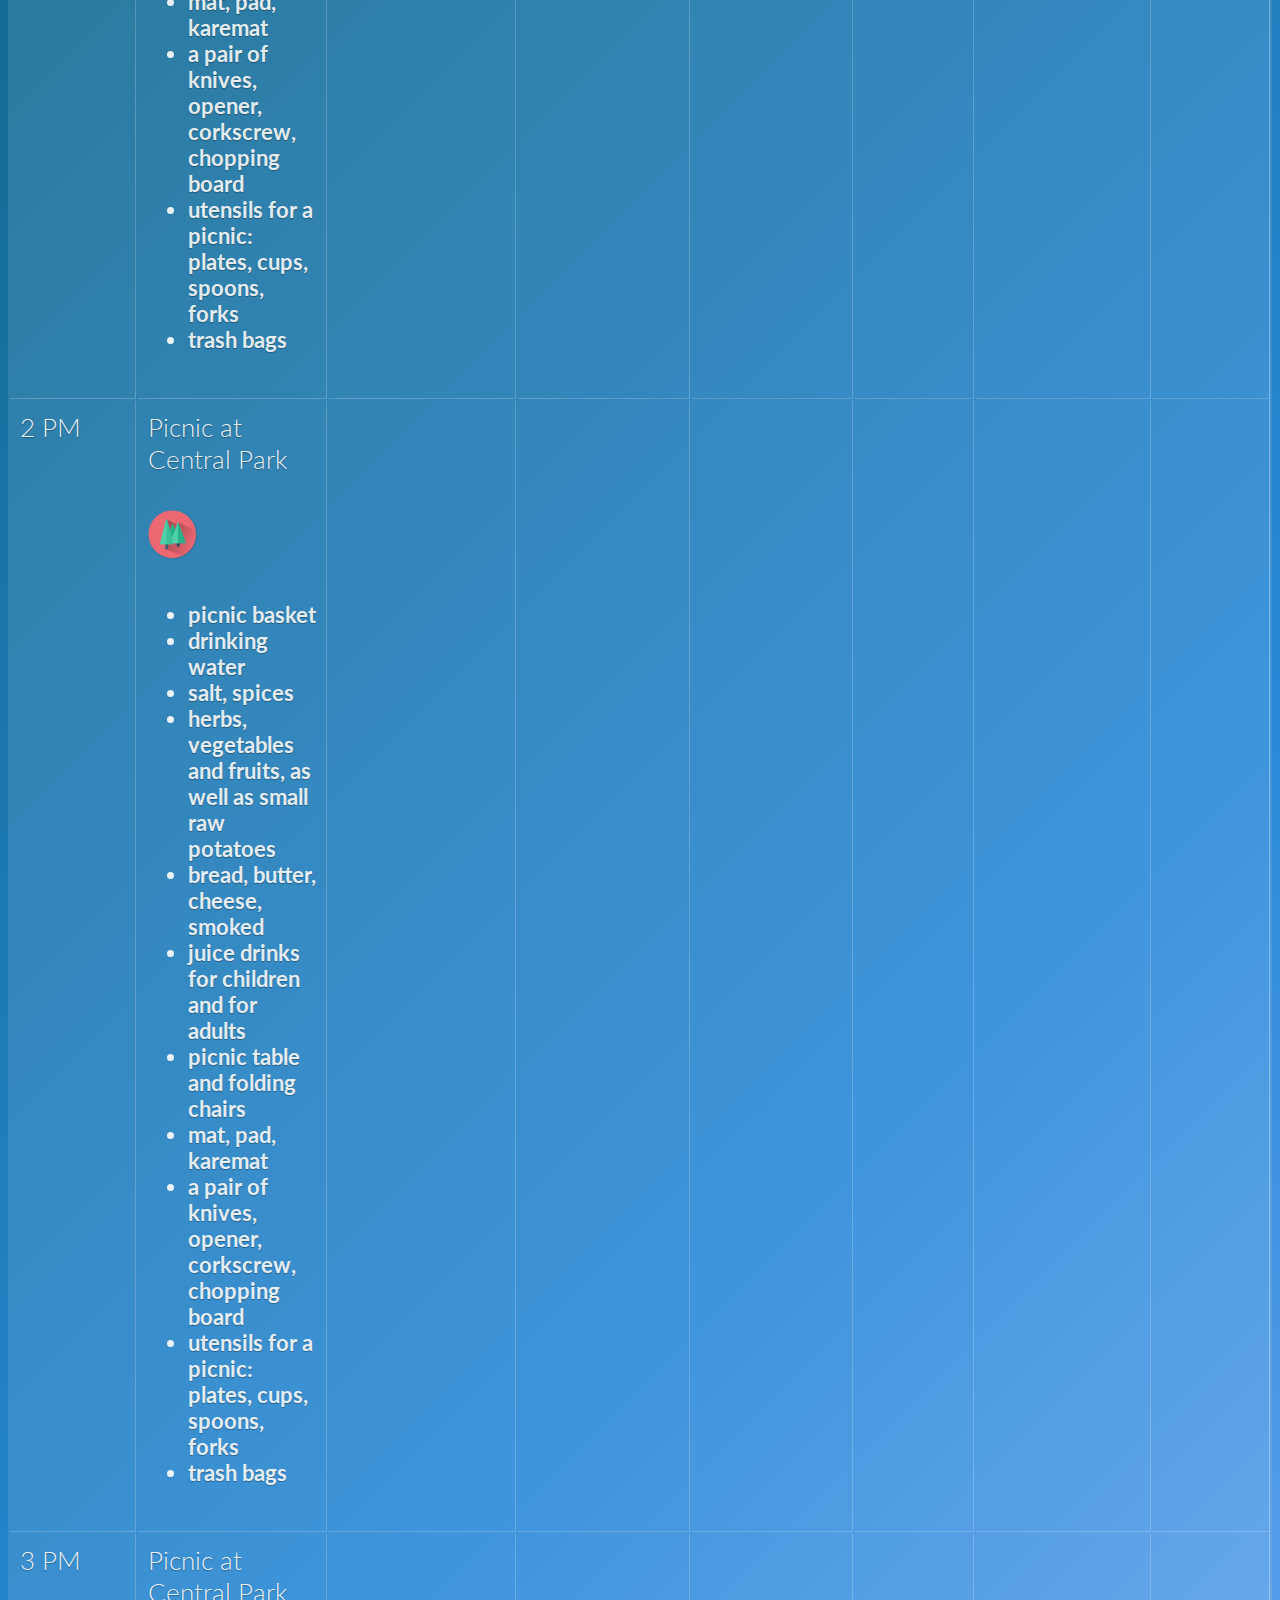
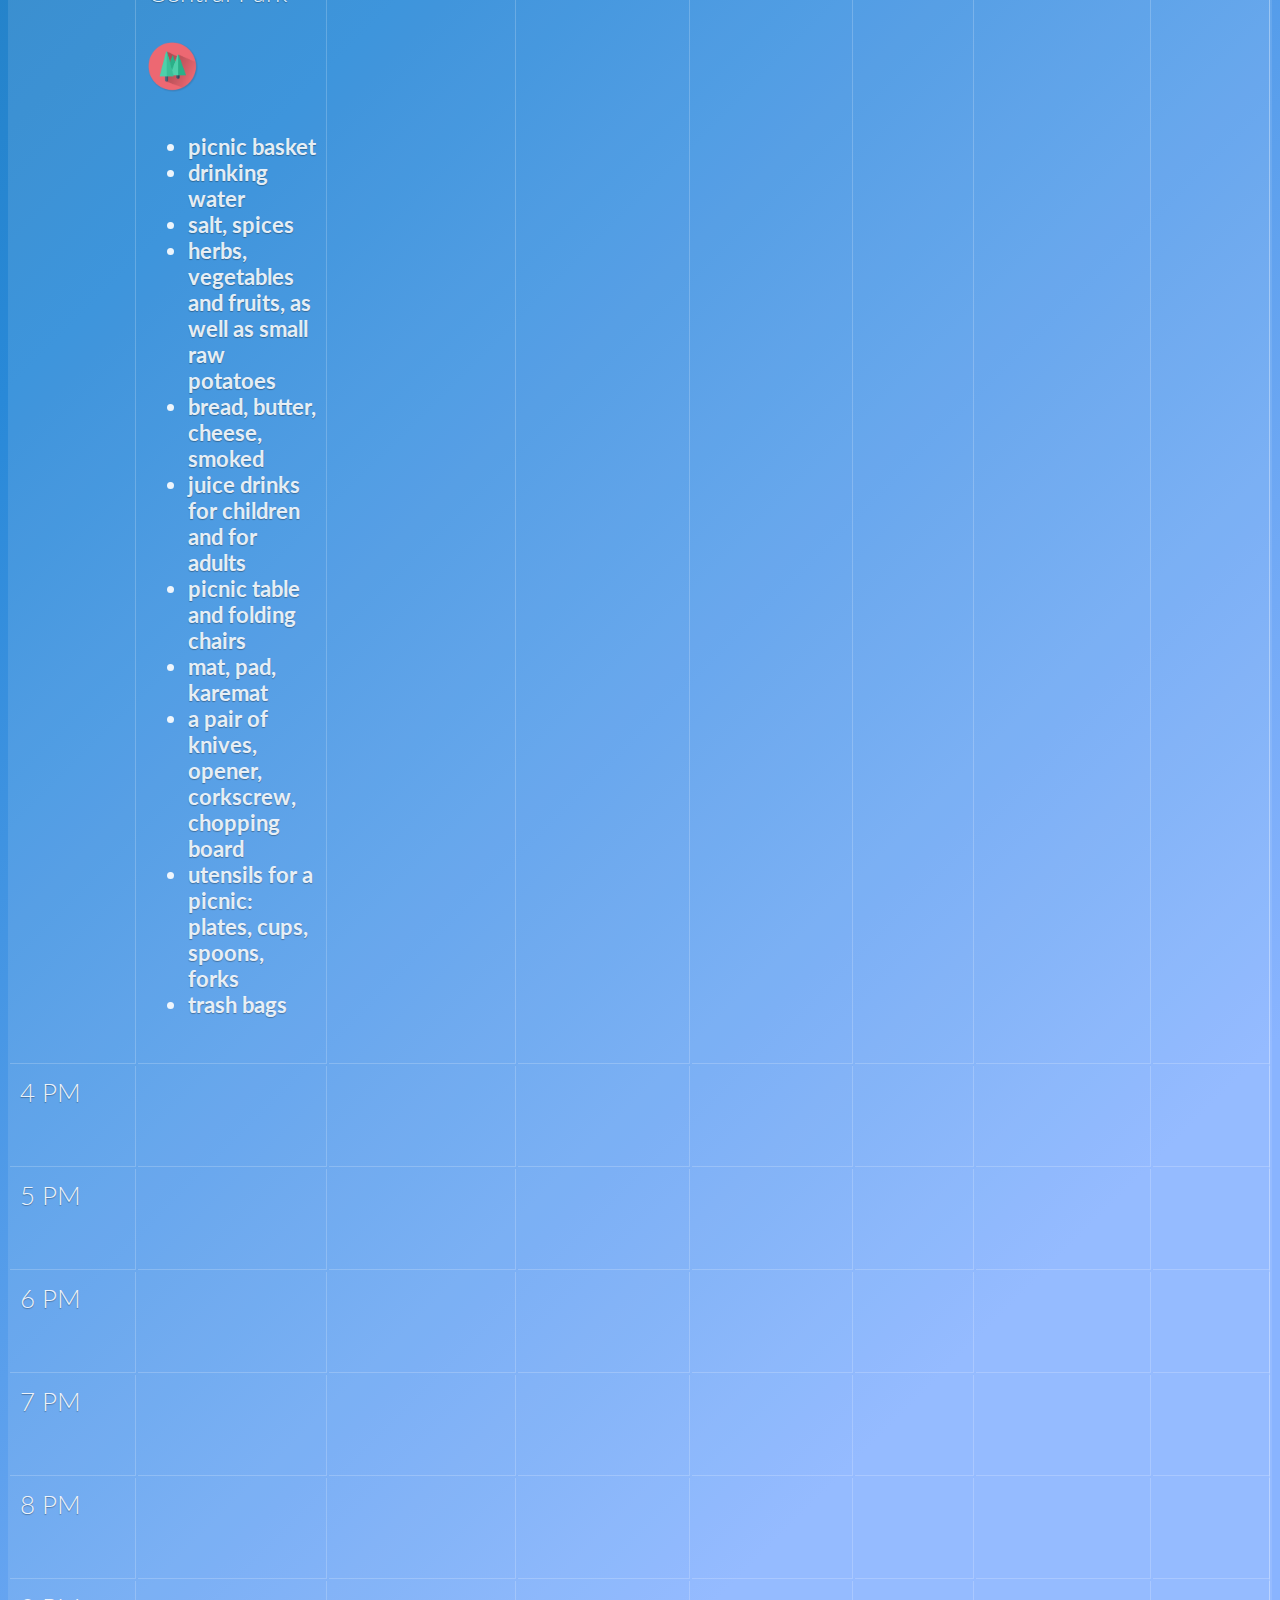
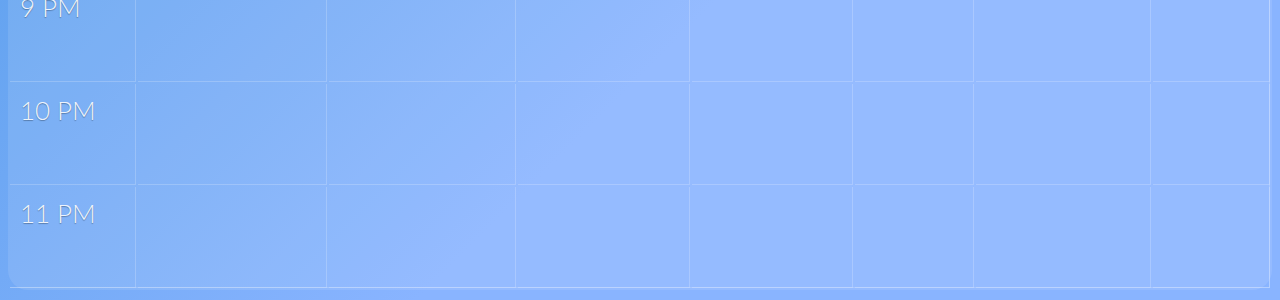
==== commit dfd9f999: "refactoring" ====
--- a/index2.html
+++ b/index2.html
@@ -5,405 +5,505 @@
     <meta charset="UTF-8" />
     <title>Calendar</title>
     <meta name="description" content="Calendar with HTML5 and CSS3" />
-    <link rel="stylesheet" type="text/css" href="css/calendarWeek.css" />
+    <link rel="stylesheet" type="text/css" href="css/calendar.css" />
 </head>
 
 <body>
-    <div class="container">
-        <div class="main">
-            <nav>
-                <header class="clearfix">
-                    <div class="mainHeader">
-                        <h1>
-                            <span>February 2017</span>
-                        </h1>
-                    </div>
-                    <menu class="codrops-demos">
-                        <li><a href="index3.html">Day</a></li>
-                        <li><span>Week</span></li>
-                        <li><a href="index.html">Mounth</a></li>
-                        <li><a href="index4.html">4 Days</a></li>
-                    </menu>
-                </header>
-            </nav>
-            <div class="pricing_table">
-                <table>
-                    <thead>
-                        <tr class="week">
-                            <th></th>
-                            <th>Sun</th>
-                            <th>Mon</th>
-                            <th>Tue</th>
-                            <th>Wed</th>
-                            <th>Thu</th>
-                            <th>Fri</th>
-                            <th>Sat</th>
-                        </tr>
-                        <tr class="day">
-                            <th></th>
-                            <th>12</th>
-                            <th>13</th>
-                            <th>14</th>
-                            <th>15</th>
-                            <th>16</th>
-                            <th>17</th>
-                            <th>18</th>
-                        </tr>
-                    </thead>
-                    <tbody>
-                        <tr>
-                            <td class="allDay">all-day</td>
-                            <td class="allDay">
-                                <span class="event-flex-container">
-                                        <article class="eventLabelInfo" style="order: 2; position: absolute;">
-                                            Mark in town
-                                            <h5 class="hide_context">
-                                                <ul>
-                                                    <li>on arrival to inform Frank</li>
-                                                </ul>
-                                            </h5>
-                                        </article>
-                                    </span>
-                            </td>
-                            <td class="allDay"></td>
-                            <td class="allDay">
-                                <span class="event-flex-container">
-                                        <article class="eventLabelBD" style="order: 1; position: absolute;">
-                                            2 birthdays
-                                            <h5 class="hide_context">
-                                                <ul>
-                                                    <li>brother Michael 30 years</li>
-                                                    <li>send SMS to Frank</li>
-                                                </ul>
-                                            </h5>
-                                        </article>
-                                    </span>
-                                <span class="event-flex-container">
-                                        <article class="eventLabelInfo" style="order: 2; top: 30px; position: absolute;">
-                                            John in town
-                                            <h5 class="hide_context">
-                                                <ul>
-                                                    <li>call Brad and visit Syuzen</li>
-                                                </ul>
-                                            </h5>
-                                        </article>
-                                    </span>
-                            </td>
-                            <td class="allDay">
-                                <span class="event-flex-container">
-                                        <article class="eventLabelInfo" style="order: 2; position: absolute;">
-                                            Pack luggage
-                                            <h5 class="hide_context">
-                                                <ul>
-                                                    <li>be sure to put a blue tie</li>
-                                                    <li>do not forget a pair of socks</li>
-                                                </ul>
-                                            </h5>
-                                        </article>
-                                    </span>
-                            </td>
-                            <td class="allDay"></td>
-                            <td class="allDay">
-                                <span class="event-flex-container">
-                                        <article class="eventLabelBD" style="order: 1; position: absolute;">
-                                            3 birthdays
-                                            <h5 class="hide_context">
-                                                <ul>
-                                                    <li>Agniya Barto</li>
-                                                    <li>Madison Keys</li>
-                                                    <li>Dominic Purcell</li>
-                                                </ul>
-                                            </h5>
-                                        </article>
-                                    </span>
-                            </td>
-                            <td class="allDay"></td>
-                        </tr>
-                        <tr>
-                            <tr>
-                                <td class="allDay">9 AM</td>
-                                <td>
-                                    <a class="addEvent" href="#modal">&emsp;Add Event</a>
-                                    <span class="event-flex-container">
-                                        <article class="eventLabelInfo" style="order: 2; position: absolute;">
-                                            Food market
-                                            <h4>9 - 10 AM</h4>
-                                            <h5 class="hide_context">
-                                                <ul>
-                                                    <li>3 milk carton</li>
-                                                    <li>2 wheat loaf</li>
-                                                    <li>1 kg of poultry meat</li>
-                                                    <li>1 kg of carrots</li>
-                                                    <li>2 cabbage</li>
-                                                </ul>
-                                            </h5>
-                                        </article>
-                                    </span>
-                                </td>
-                                <td></td>
-                                <td></td>
-                                <td></td>
-                                <td></td>
-                                <td></td>
-                                <td></td>
-                            </tr>
-                            <tr>
-                                <td class="allDay">10 AM</td>
-                                <td></td>
-                                <td>
-                                    <span class="event-flex-container">
-                                        <article class="eventLabelInfo" style="order: 2; top: 60px; height: 180px; max-height: 180px; position: absolute;">
-                                            Dentist appointment
-                                            <h4>10:30 AM - 12 PM</h4>
-                                            <h5 class="hide_context">
-                                                <ul>
-                                                    <li>Important: brush your teeth</li>
-                                                    <li>take wet wipes</li>
-                                                </ul>
-                                            </h5>
-                                        </article>
-                                    </span>
-                                </td>
-                                <td></td>
-                                <td></td>
-                                <td></td>
-                                <td></td>
-                                <td></td>
-                            </tr>
-                            <tr>
-                                <td class="allDay">11 AM</td>
-                                <td>
-                                    <span class="event-flex-container">
-                                        <article class="eventLabelInfo" style="order: 2; height: 600px; max-height: 600px; position: absolute;">
-                                            Picnic at Central Park 
-                                            <h4>11 AM-3 PM</h4>
-                                            <h5 class="hide_context">
-                                                <ul>
-                                                    <li>picnic basket</li>
-                                                    <li>drinking water</li>
-                                                    <li>salt, spices</li>
-                                                    <li>herbs, vegetables and fruits, as well as small raw potatoes</li>
-                                                    <li>bread, butter, cheese, smoked</li>
-                                                    <li>juice drinks for children and for adults</li>
-                                                    <li>picnic table and folding chairs</li>
-                                                    <li>mat, pad, karemat</li>
-                                                    <li>a pair of knives, opener, corkscrew, chopping board</li>
-                                                    <li>utensils for a picnic: plates, cups, spoons, forks</li>
-                                                    <li>trash bags</li>
-                                                </ul>
-                                            </h5>
-                                        </article>
-                                    </span>
-                                </td>
-                                <td></td>
-                                <td>
-                                    <span class="event-flex-container">
-                                        <article class="eventLabelInfo" style="order: 2; height: 60px; max-height: 60px; position: absolute;">
-                                            Walk Ella
-                                            <h5 class="hide_context">
-                                                <ul>
-                                                    <li>go to the water park</li>
-                                                </ul>
-                                            </h5>
-                                        </article>
-                                    </span>
-                                </td>
-                                <td></td>
-                                <td>
-                                    <span class="event-flex-container">
-                                        <article class="eventLabelInfo" style="order: 2; height: 60px; max-height: 60px; position: absolute;">
-                                            Walk Ella
-                                            <h5 class="hide_context">
-                                                <ul>
-                                                    <li>go on a bicycle track</li>
-                                                </ul>
-                                            </h5>
-                                        </article>
-                                    </span>
-                                </td>
-                                <td>
-                                    <span class="event-flex-container">
-                                        <article class="eventLabelInfo" style="order: 2; height: 120px; max-height: 120px; position: absolute;">
-                                            Team meeting 
-                                            <h4>11 AM - 12 PM</h4>
-                                            <h5 class="hide_context">
-                                                <ul>
-                                                    <li>call the motel</li>
-                                                    <li>rent a minibus by 10:30 AM</li>
-                                                </ul>
-                                            </h5>
-                                        </article>
-                                    </span>
-                                </td>
-                                <td></td>
-                            </tr>
-                            <tr>
-                                <td class="allDay">12 PM</td>
-                                <td></td>
-                                <td>
-                                    <span class="event-flex-container">
-                                        <article class="eventLabelInfo" style="order: 2; top: 60px; height: 240px; max-height: 240px; position: absolute;">Haircut<h4>12:30 - 2:30 PM</h4></article>
-                                    </span>
-                                </td>
-                                <td>
-                                    <span class="event-flex-container">
-                                        <article class="eventLabelImportant" style="order: 0; height: 180px; max-height: 180px; position: absolute;">Lanch with Alice <h4>12 - 1:30 PM</h4></article>
-                                    </span>
-                                </td>
-                                <td></td>
-                                <td></td>
-                                <td></td>
-                                <td></td>
-                            </tr>
-                            <tr>
-                                <td class="allDay">1 PM</td>
-                                <td></td>
-                                <td></td>
-                                <td></td>
-                                <td></td>
-                                <td>
-                                    <span class="event-flex-container">
-                                        <article class="eventLabelInfo" style="order: 2; height: 635px; max-height: 635px; position: absolute;">
-                                            Flight to Boston
-                                            <h4>1-6:25 PM</h4>
-                                            <h5 class="hide_context">
-                                                <ul>
-                                                    <li>call Mike</li>
-                                                    <li>take a magazine or newspaper</li>
-                                                </ul>
-                                            </h5>
-                                        </article>
-                                    </span>
-                                </td>
-                                <td></td>
-                                <td></td>
-                            </tr>
-                            <tr>
-                                <td class="allDay">2 PM</td>
-                                <td></td>
-                                <td></td>
-                                <td></td>
-                                <td></td>
-                                <td></td>
-                                <td></td>
-                                <td></td>
-                            </tr>
-                            <tr>
-                                <td class="allDay">3 PM</td>
-                                <td></td>
-                                <td>
-                                    <span class="event-flex-container">
-                                        <article class="eventLabelInfo" style="order: 2; height: 60px; max-height: 60px; position: absolute;">Call with Lucas</article>
-                                    </span>
-                                </td>
-                                <td></td>
-                                <td></td>
-                                <td></td>
-                                <td></td>
-                                <td></td>
-                            </tr>
-                            <tr>
-                                <td class="allDay">4 PM</td>
-                                <td></td>
-                                <td></td>
-                                <td></td>
-                                <td></td>
-                                <td></td>
-                                <td></td>
-                                <td></td>
-                            </tr>
-                            <tr>
-                                <td class="allDay">5 PM</td>
-                                <td></td>
-                                <td></td>
-                                <td></td>
-                                <td></td>
-                                <td></td>
-                                <td></td>
-                                <td></td>
-                            </tr>
-                            <tr>
-                                <td class="allDay">6 PM</td>
-                                <td></td>
-                                <td></td>
-                                <td></td>
-                                <td></td>
-                                <td></td>
-                                <td></td>
-                                <td></td>
-                            </tr>
-                            <tr>
-                                <td class="allDay">7 PM</td>
-                                <td></td>
-                                <td></td>
-                                <td></td>
-                                <td></td>
-                                <td></td>
-                                <td></td>
-                                <td></td>
-                            </tr>
-                            <tr>
-                                <td class="allDay">8 PM</td>
-                                <td></td>
-                                <td></td>
-                                <td></td>
-                                <td></td>
-                                <td></td>
-                                <td></td>
-                                <td></td>
-                            </tr>
-                            <tr>
-                                <td class="allDay">9 PM</td>
-                                <td></td>
-                                <td></td>
-                                <td></td>
-                                <td></td>
-                                <td></td>
-                                <td></td>
-                                <td></td>
-                            </tr>
-                            <tr>
-                                <td class="allDay">10 PM</td>
-                                <td></td>
-                                <td></td>
-                                <td></td>
-                                <td></td>
-                                <td></td>
-                                <td></td>
-                                <td></td>
-                            </tr>
-                            <tr>
-                                <td class="allDay">11 PM</td>
-                                <td></td>
-                                <td></td>
-                                <td></td>
-                                <td></td>
-                                <td></td>
-                                <td></td>
-                                <td></td>
-                            </tr>
-                    </tbody>
-                </table>
+    <nav>
+        <header class="clearfix">
+            <div class="mainHeader">
+                <h1>
+                    <span>February 2017</span>
+                </h1>
             </div>
-            <aside class="modal" id="modal">
-                <header>
-                    <h2>Event | Reminder</h2>
-                </header>
-                <section>
-                    <input tabindex="0" autocomplete="off" placeholder="e.g., Breakfast at Tiffany's" aria-label="e.g., Breakfast at Tiffany's" type="text">
-                </section>
-                <section>
-                    <span>When</span>
-                </section>
-                <section>
-
-                </section>
-                <footer class="footer">
-                    <a href="#" class="button">Close</a>
-                </footer>
-            </aside>
-        </div>
-    </div>
+            <menu>
+                <li><a href="index3.html">Day</a></li>
+                <li><span>Week</span></li>
+                <li><a href="index.html">Mounth</a></li>
+                <li><a href="index4.html">4 Days</a></li>
+            </menu>
+        </header>
+    </nav>
+    <table>
+        <thead>
+            <tr class="week">
+                <th></th>
+                <th>Sun</th>
+                <th>Mon</th>
+                <th>Tue</th>
+                <th>Wed</th>
+                <th>Thu</th>
+                <th>Fri</th>
+                <th>Sat</th>
+            </tr>
+            <tr class="day">
+                <th></th>
+                <th>12</th>
+                <th>13</th>
+                <th>14</th>
+                <th>15</th>
+                <th>16</th>
+                <th>17</th>
+                <th>18</th>
+            </tr>
+        </thead>
+        <tbody>
+            <tr>
+                <td class="allDay" data-label="all-day">all-day</td>
+                <td class="allDay" data-label="Sun">
+                    <span class="event-flex-container">
+                        <article class="eventLabelInfo" style="order: 2;">
+                            <div>Mark in town</div>
+                            <div class="hide_context">
+                                <img src="css/icons/Mobile Marketing.png" width="50" height="50" alt="Phoned ..."/>
+                            </div>
+                            <h5 class="hide_context">
+                                <ul>
+                                    <li>on arrival to inform Frank</li>
+                                </ul>
+                            </h5>
+                        </article>
+                    </span>
+                </td>
+                <td class="allDay" data-label="Mon"><span></span></td>
+                <td class="allDay" data-label="Tue">
+                    <span class="event-flex-container">
+                        <article class="eventLabelBD" style="order: 1;">
+                            <div>2 birthdays</div>
+                            <div class="hide_context">
+                                <img src="css/icons/12.png" width="50" height="50" alt="Birthday ..."/>
+                                <img src="css/icons/Team Leader.png" width="50" height="50" alt="Birthday ..."/>
+                            </div>
+                            <h5 class="hide_context">
+                                <ul>
+                                    <li>brother Michael 30 years</li>
+                                    <li>send SMS to Frank</li>
+                                </ul>
+                            </h5>
+                        </article>
+                    </span>
+                    <span class="event-flex-container">
+                        <article class="eventLabelInfo" style="order: 2; top: 30px;">
+                            <div>John in town</div>
+                            <div class="hide_context">
+                                <img src="css/icons/Mobile Marketing.png" width="50" height="50" alt="Phoned ..."/>
+                            </div>
+                            <h5 class="hide_context">
+                                <ul>
+                                    <li>call Brad and visit Syuzen</li>
+                                </ul>
+                            </h5>
+                        </article>
+                    </span>
+                </td>
+                <td class="allDay" data-label="Wed">
+                    <span class="event-flex-container">
+                        <article class="eventLabelInfo" style="order: 2;">
+                            <div>Pack luggage</div>
+                            <div class="hide_context">
+                                <img src="css/icons/RoundIcons-Free-Set-38.png" width="50" height="50" alt="Pack luggage..."/>
+                            </div>
+                            <h5 class="hide_context">
+                                <ul>
+                                    <li>be sure to put a blue tie</li>
+                                    <li>do not forget a pair of socks</li>
+                                </ul>
+                            </h5>
+                        </article>
+                    </span>
+                </td>
+                <td class="allDay" data-label="Thu"><span></span></td>
+                <td class="allDay" data-label="Fri">
+                    <span class="event-flex-container">
+                        <article class="eventLabelBD" style="order: 1;">
+                            <div>3 birthdays</div>
+                            <div class="hide_context">
+                                <img src="css/icons/Team Leader.png" width="50" height="50" alt="Birthday ..."/>
+                                <img src="css/icons/Team Leader2.png" width="50" height="50" alt="Birthday ..."/>
+                                <img src="css/icons/Team Leader.png" width="50" height="50" alt="Birthday ..."/>
+                            </div>
+                            <h5 class="hide_context">
+                                <ul>
+                                    <li>Agniya Barto</li>
+                                    <li>Madison Keys</li>
+                                    <li>Dominic Purcell</li>
+                                </ul>
+                            </h5>
+                        </article>
+                    </span>
+                </td>
+                <td class="allDay" data-label="Sat"><span></span></td>
+            </tr>
+            <tr>
+                <td class="allDay" data-label="all-day">9 AM</td>
+                <td data-label="Sun">
+                    <span class="event-flex-container">
+                        <article class="eventLabelInfo" style="order: 2;">
+                            <div>Food market</div>
+                            <h4>9 - 10 AM</h4>
+                            <div class="hide_context">
+                                <img src="css/icons/RoundIcons-Free-Set-35.png" width="50" height="50" alt="Food market ..."/>
+                            </div>
+                            <h5 class="hide_context">
+                                <ul>
+                                    <li>3 milk carton</li>
+                                    <li>2 wheat loaf</li>
+                                    <li>1 kg of poultry meat</li>
+                                    <li>1 kg of carrots</li>
+                                    <li>2 cabbage</li>
+                                </ul>
+                            </h5>
+                        </article>
+                    </span>
+                </td>
+                <td data-label="Mon"><span></span></td>
+                <td data-label="Tue"><span></span></td>
+                <td data-label="Wed"><span></span></td>
+                <td data-label="Thu"><span></span></td>
+                <td data-label="Fri"><span></span></td>
+                <td data-label="Sat"><span></span></td>
+            </tr>
+            <tr>
+                <td class="allDay" data-label="all-day">10 AM</td>
+                <td data-label="Sun"><span></span></td>
+                <td data-label="Mon">
+                    <span class="event-flex-container">
+                        <article class="eventLabelInfo" style="order: 2; top: 60px;">
+                            <div>Dentist appointment</div>
+                            <h4>10:30 AM - 12 PM</h4>
+                            <div class="hide_context">
+                                <img src="css/icons/Dentist.png" width="50" height="50" alt="Dentist ..."/>
+                            </div>
+                            <h5 class="hide_context">
+                                <ul>
+                                    <li>Important: brush your teeth</li>
+                                    <li>take wet wipes</li>
+                                </ul>
+                            </h5>
+                        </article>
+                    </span></td>
+                <td data-label="Tue"><span></span></td>
+                <td data-label="Wed"><span></span></td>
+                <td data-label="Thu"><span></span></td>
+                <td data-label="Fri"><span></span></td>
+                <td data-label="Sat"><span></span></td>
+            </tr>
+            <tr>
+                <td class="allDay" data-label="all-day">11 AM</td>
+                <td data-label="Sun">
+                    <span class="event-flex-container">
+                        <article class="eventLabelInfo" style="order: 2;">
+                            <div>Picnic at Central Park</div> 
+                            <h4>11 AM - 3 PM</h4>
+                            <div class="hide_context">
+                                <img src="css/icons/SEO Training.png" width="50" height="50" alt="Picnic ..."/>
+                            </div>
+                            <h5 class="hide_context">
+                                <ul>
+                                    <li>picnic basket</li>
+                                    <li>drinking water</li>
+                                    <li>salt, spices</li>
+                                    <li>herbs, vegetables and fruits, as well as small raw potatoes</li>
+                                    <li>bread, butter, cheese, smoked</li>
+                                    <li>juice drinks for children and for adults</li>
+                                    <li>picnic table and folding chairs</li>
+                                    <li>mat, pad, karemat</li>
+                                    <li>a pair of knives, opener, corkscrew, chopping board</li>
+                                    <li>utensils for a picnic: plates, cups, spoons, forks</li>
+                                    <li>trash bags</li>
+                                </ul>
+                            </h5>
+                        </article>
+                    </span>
+                </td>
+                <td data-label="Mon">
+                    <span class="event-flex-container">
+                        <article class="eventLabelInfo" style="order: 2; top: 60px;">
+                            <div>Dentist appointment</div>
+                            <h4></h4>
+                            <div class="hide_context">
+                                <img src="css/icons/Dentist.png" width="50" height="50" alt="Dentist ..."/>
+                            </div>
+                            <h5 class="hide_context">
+                                <ul>
+                                    <li>Important: brush your teeth</li>
+                                    <li>take wet wipes</li>
+                                </ul>
+                            </h5>
+                        </article>
+                    </span></td>
+                <td data-label="Tue">
+                    <span class="event-flex-container">
+                        <article class="eventLabelInfo" style="order: 2;">
+                            <div>Walk Ella</div>
+                            <h4></h4>
+                            <div class="hide_context">
+                                <img src="css/icons/RoundIcons-Free-Set-08.png" width="50" height="50" alt="Walk ..."/>
+                            </div>
+                            <h5 class="hide_context">
+                                <ul>
+                                    <li>go to the water park</li>
+                                </ul>
+                            </h5>
+                        </article>
+                    </span>
+                </td>
+                <td data-label="Wed"><span></span></td>
+                <td data-label="Thu"><span></span></td>
+                <td data-label="Fri"><span></span></td>
+                <td data-label="Sat"><span></span></td>
+            </tr>
+            <tr>
+                <td class="allDay" data-label="all-day">12 PM</td>
+                <td data-label="Sun">
+                    <span class="event-flex-container">
+                        <article class="eventLabelInfo" style="order: 2;">
+                            <div>Picnic at Central Park</div> 
+                            <h4></h4>
+                            <div class="hide_context">
+                                <img src="css/icons/SEO Training.png" width="50" height="50" alt="Picnic ..."/>
+                            </div>
+                            <h5 class="hide_context">
+                                <ul>
+                                    <li>picnic basket</li>
+                                    <li>drinking water</li>
+                                    <li>salt, spices</li>
+                                    <li>herbs, vegetables and fruits, as well as small raw potatoes</li>
+                                    <li>bread, butter, cheese, smoked</li>
+                                    <li>juice drinks for children and for adults</li>
+                                    <li>picnic table and folding chairs</li>
+                                    <li>mat, pad, karemat</li>
+                                    <li>a pair of knives, opener, corkscrew, chopping board</li>
+                                    <li>utensils for a picnic: plates, cups, spoons, forks</li>
+                                    <li>trash bags</li>
+                                </ul>
+                            </h5>
+                        </article>
+                    </span>
+                </td>
+                <td data-label="Mon">
+                    <span class="event-flex-container">
+                        <article class="eventLabelInfo" style="order: 2; top: 60px;">
+                            <div>Dentist appointment</div>
+                            <h4></h4>
+                            <div class="hide_context">
+                                <img src="css/icons/Dentist.png" width="50" height="50" alt="Dentist ..."/>
+                            </div>
+                            <h5 class="hide_context">
+                                <ul>
+                                    <li>Important: brush your teeth</li>
+                                    <li>take wet wipes</li>
+                                </ul>
+                            </h5>
+                        </article>
+                    </span></td>
+                <td data-label="Tue">
+                    <span class="event-flex-container">
+                        <article class="eventLabelImportant" style="order: 1;">
+                            <div>Lanch with Alice</div>
+                            <h4>12 - 1:30 PM</h4>
+                            <div class="hide_context">
+                                <img src="css/icons/RoundIcons-Free-Set-57.png" width="50" height="50" alt="Meeting with ...">
+                            </div>
+                            <ul class="hide_context">
+                                <li>clean shirt</li>
+                                <li>knitted tie</li>
+                            </ul>
+                        </article>
+                    </span>
+                </td>
+                <td data-label="Wed"><span></span></td>
+                <td data-label="Thu"><span></span></td>
+                <td data-label="Fri"><span></span></td>
+                <td data-label="Sat"><span></span></td>
+            </tr>
+            <tr>
+                <td class="allDay" data-label="all-day">1 PM</td>
+                <td data-label="Sun">
+                    <span class="event-flex-container">
+                        <article class="eventLabelInfo" style="order: 2;">
+                            <div>Picnic at Central Park</div> 
+                            <h4></h4>
+                            <div class="hide_context">
+                                <img src="css/icons/SEO Training.png" width="50" height="50" alt="Picnic ..."/>
+                            </div>
+                            <h5 class="hide_context">
+                                <ul>
+                                    <li>picnic basket</li>
+                                    <li>drinking water</li>
+                                    <li>salt, spices</li>
+                                    <li>herbs, vegetables and fruits, as well as small raw potatoes</li>
+                                    <li>bread, butter, cheese, smoked</li>
+                                    <li>juice drinks for children and for adults</li>
+                                    <li>picnic table and folding chairs</li>
+                                    <li>mat, pad, karemat</li>
+                                    <li>a pair of knives, opener, corkscrew, chopping board</li>
+                                    <li>utensils for a picnic: plates, cups, spoons, forks</li>
+                                    <li>trash bags</li>
+                                </ul>
+                            </h5>
+                        </article>
+                    </span>
+                </td>
+                <td data-label="Mon"><span></span></td>
+                <td data-label="Tue"><span></span></td>
+                <td data-label="Wed"><span></span></td>
+                <td data-label="Thu"><span></span></td>
+                <td data-label="Fri"><span></span></td>
+                <td data-label="Sat"><span></span></td>
+            </tr>
+            <tr>
+                <td class="allDay" data-label="all-day">2 PM</td>
+                <td data-label="Sun">
+                    <span class="event-flex-container">
+                        <article class="eventLabelInfo" style="order: 2;">
+                            <div>Picnic at Central Park</div> 
+                            <h4></h4>
+                            <div class="hide_context">
+                                <img src="css/icons/SEO Training.png" width="50" height="50" alt="Picnic ..."/>
+                            </div>
+                            <h5 class="hide_context">
+                                <ul>
+                                    <li>picnic basket</li>
+                                    <li>drinking water</li>
+                                    <li>salt, spices</li>
+                                    <li>herbs, vegetables and fruits, as well as small raw potatoes</li>
+                                    <li>bread, butter, cheese, smoked</li>
+                                    <li>juice drinks for children and for adults</li>
+                                    <li>picnic table and folding chairs</li>
+                                    <li>mat, pad, karemat</li>
+                                    <li>a pair of knives, opener, corkscrew, chopping board</li>
+                                    <li>utensils for a picnic: plates, cups, spoons, forks</li>
+                                    <li>trash bags</li>
+                                </ul>
+                            </h5>
+                        </article>
+                    </span>
+                </td>
+                <td data-label="Mon"><span></span></td>
+                <td data-label="Tue"><span></span></td>
+                <td data-label="Wed"><span></span></td>
+                <td data-label="Thu"><span></span></td>
+                <td data-label="Fri"><span></span></td>
+                <td data-label="Sat"><span></span></td>
+            </tr>
+            <tr>
+                <td class="allDay" data-label="all-day">3 PM</td>
+                <td data-label="Sun">
+                    <span class="event-flex-container">
+                        <article class="eventLabelInfo" style="order: 2;">
+                            <div>Picnic at Central Park</div> 
+                            <h4></h4>
+                            <div class="hide_context">
+                                <img src="css/icons/SEO Training.png" width="50" height="50" alt="Picnic ..."/>
+                            </div>
+                            <h5 class="hide_context">
+                                <ul>
+                                    <li>picnic basket</li>
+                                    <li>drinking water</li>
+                                    <li>salt, spices</li>
+                                    <li>herbs, vegetables and fruits, as well as small raw potatoes</li>
+                                    <li>bread, butter, cheese, smoked</li>
+                                    <li>juice drinks for children and for adults</li>
+                                    <li>picnic table and folding chairs</li>
+                                    <li>mat, pad, karemat</li>
+                                    <li>a pair of knives, opener, corkscrew, chopping board</li>
+                                    <li>utensils for a picnic: plates, cups, spoons, forks</li>
+                                    <li>trash bags</li>
+                                </ul>
+                            </h5>
+                        </article>
+                    </span>
+                </td>
+                <td data-label="Mon"><span></span></td>
+                <td data-label="Tue"><span></span></td>
+                <td data-label="Wed"><span></span></td>
+                <td data-label="Thu"><span></span></td>
+                <td data-label="Fri"><span></span></td>
+                <td data-label="Sat"><span></span></td>
+            </tr>
+            <tr>
+                <td class="allDay" data-label="all-day">4 PM</td>
+                <td data-label="Sun"><span></span></td>
+                <td data-label="Mon"><span></span></td>
+                <td data-label="Tue"><span></span></td>
+                <td data-label="Wed"><span></span></td>
+                <td data-label="Thu"><span></span></td>
+                <td data-label="Fri"><span></span></td>
+                <td data-label="Sat"><span></span></td>
+            </tr>
+            <tr>
+                <td class="allDay" data-label="all-day">5 PM</td>
+                <td data-label="Sun"><span></span></td>
+                <td data-label="Mon"><span></span></td>
+                <td data-label="Tue"><span></span></td>
+                <td data-label="Wed"><span></span></td>
+                <td data-label="Thu"><span></span></td>
+                <td data-label="Fri"><span></span></td>
+                <td data-label="Sat"><span></span></td>
+            </tr>
+            <tr>
+                <td class="allDay" data-label="all-day">6 PM</td>
+                <td data-label="Sun"><span></span></td>
+                <td data-label="Mon"><span></span></td>
+                <td data-label="Tue"><span></span></td>
+                <td data-label="Wed"><span></span></td>
+                <td data-label="Thu"><span></span></td>
+                <td data-label="Fri"><span></span></td>
+                <td data-label="Sat"><span></span></td>
+            </tr>
+            <tr>
+                <td class="allDay" data-label="all-day">7 PM</td>
+                <td data-label="Sun"><span></span></td>
+                <td data-label="Mon"><span></span></td>
+                <td data-label="Tue"><span></span></td>
+                <td data-label="Wed"><span></span></td>
+                <td data-label="Thu"><span></span></td>
+                <td data-label="Fri"><span></span></td>
+                <td data-label="Sat"><span></span></td>
+            </tr>
+            <tr>
+                <td class="allDay" data-label="all-day">8 PM</td>
+                <td data-label="Sun"><span></span></td>
+                <td data-label="Mon"><span></span></td>
+                <td data-label="Tue"><span></span></td>
+                <td data-label="Wed"><span></span></td>
+                <td data-label="Thu"><span></span></td>
+                <td data-label="Fri"><span></span></td>
+                <td data-label="Sat"><span></span></td>
+            </tr>
+            <tr>
+                <td class="allDay" data-label="all-day">9 PM</td>
+                <td data-label="Sun"><span></span></td>
+                <td data-label="Mon"><span></span></td>
+                <td data-label="Tue"><span></span></td>
+                <td data-label="Wed"><span></span></td>
+                <td data-label="Thu"><span></span></td>
+                <td data-label="Fri"><span></span></td>
+                <td data-label="Sat"><span></span></td>
+            </tr>
+            <tr>
+                <td class="allDay" data-label="all-day">10 PM</td>
+                <td data-label="Sun"><span></span></td>
+                <td data-label="Mon"><span></span></td>
+                <td data-label="Tue"><span></span></td>
+                <td data-label="Wed"><span></span></td>
+                <td data-label="Thu"><span></span></td>
+                <td data-label="Fri"><span></span></td>
+                <td data-label="Sat"><span></span></td>
+            </tr>
+            <tr>
+                <td class="allDay" data-label="all-day">11 PM</td>
+                <td data-label="Sun"><span></span></td>
+                <td data-label="Mon"><span></span></td>
+                <td data-label="Tue"><span></span></td>
+                <td data-label="Wed"><span></span></td>
+                <td data-label="Thu"><span></span></td>
+                <td data-label="Fri"><span></span></td>
+                <td data-label="Sat"><span></span></td>
+            </tr>
+        </tbody>
+    </table>
 </body>
 
 </html>--- a/css/calendar.css
+++ b/css/calendar.css
@@ -0,0 +1,232 @@
+@import url(http://fonts.googleapis.com/css?family=Lato:300,400,700);
+@font-face {
+    font-family: 'fontawesome-selected';
+    src: url("../font/fontawesome-selected.eot");
+    src: url("../font/fontawesome-selected.eot?#iefix") format('embedded-opentype'), url("../font/fontawesome-selected.woff") format('woff'), url("../font/fontawesome-selected.ttf") format('truetype'), url("../font/fontawesome-selected.svg#fontawesome-selected") format('svg');
+    font-weight: normal;
+    font-style: normal;
+}
+
+body {
+    background: -moz-linear-gradient(-45deg, #cebe29 0%, #01535b 33%, #2989d8 71%, #89b4ff 91%);
+    background: -webkit-gradient(linear, left top, right bottom, color-stop(0%, #cebe29), color-stop(33%, #01535b), color-stop(71%, #2989d8), color-stop(91%, #89b4ff));
+    background: -webkit-linear-gradient(-45deg, #cebe29 0%, #01535b 33%, #2989d8 71%, #89b4ff 91%);
+    background: -o-linear-gradient(-45deg, #cebe29 0%, #01535b 33%, #2989d8 71%, #89b4ff 91%);
+    background: -ms-linear-gradient(-45deg, #cebe29 0%, #01535b 33%, #2989d8 71%, #89b4ff 91%);
+    background: linear-gradient(135deg, #cebe29 0%, #01535b 33%, #2989d8 71%, #89b4ff 91%);
+    filter: progid: DXImageTransform.Microsoft.gradient( startColorstr='#cebe29', endColorstr='#89b4ff', GradientType=1);
+    -webkit-background-size: 100% 100%;
+    -moz-background-size: 100% 100%;
+    background-size: 100% 100%;
+}
+
+body {
+    font-family: 'Lato', Calibri, Arial, sans-serif;
+    text-align: center;
+    font-size: 100%;
+}
+
+body header h2 {
+    font-size: 25px;
+    line-height: 30px;
+    margin: 0;
+}
+
+.customHeader {
+    padding: 10px 10px 10px 10px;
+    height: 30px;
+}
+
+.customHeader h2 {
+    font-weight: 300;
+    text-transform: uppercase;
+    letter-spacing: 4px;
+    text-shadow: 1px 1px 0 rgba(0, 0, 0, 0.1);
+}
+
+.customHeader h2 {
+    color: #fff;
+}
+
+.customHeader h2 a,
+.customHeader h2 span {
+    color: rgba(255, 255, 255, 0.3);
+    font-size: 80%;
+    letter-spacing: 3px;
+    white-space: nowrap;
+}
+
+.customHeader h2 a {
+    color: rgba(255, 255, 255, 0.5);
+}
+
+.customHeader .customMounth {
+    width: 40%;
+    float: right;
+}
+
+.no-touch .customHeader h2 a:hover {
+    color: rgba(255, 255, 255, 0.9);
+}
+
+table {
+    margin: 10px auto;
+    border-radius: 20px 20px 20px 20px;
+    border-top-left-radius: 20px;
+    border-top-right-radius: 20px;
+    border-bottom-right-radius: 20px;
+    border-bottom-left-radius: 20px;
+    background: rgba(255, 255, 255, 0.1);
+    background-image: none;
+    background-repeat: repeat;
+    background-attachment: scroll;
+    background-position: 0% 0%;
+    background-origin: padding-box;
+    background-size: auto auto;
+}
+
+td,
+thead,
+tbody {
+    padding: 10px;
+    float: none;
+    font-weight: 300;
+    min-height: 30px;
+    box-shadow: inset -1px -1px rgba(255, 255, 255, 0.2);
+    border: none;
+}
+
+td {
+    width: 200px;
+    height: 81px;
+    color: rgba(255, 255, 255, 0.9);
+    font-size: 26px;
+    font-weight: 300;
+    text-shadow: 0 1px 1px rgba(0, 0, 0, 0.3);
+    position: relative;
+    text-align: left;
+    vertical-align: top;
+}
+
+th {
+    color: rgba(255, 255, 255, 0.9);
+    text-shadow: 0 1px 1px rgba(0, 0, 0, 0.3);
+    height: 30px;
+    font-weight: bold;
+    font-size: 14px;
+    text-align: center;
+}
+
+thead,
+tfoot {
+    height: 30px;
+    line-height: 30px;
+    transition: background .2s .1s;
+    letter-spacing: 6px;
+    text-transform: uppercase;
+}
+
+thead th {
+    border-top-left-radius: 20px;
+    border-top-right-radius: 20px;
+    background: rgba(255, 255, 255, 0.25);
+}
+
+tfoot th {
+    border-bottom-left-radius: 20px;
+    border-bottom-right-radius: 20px;
+    background: rgba(255, 255, 255, 0.25);
+}
+
+td:hover {
+    background: rgba(115, 255, 111, 0.4);
+    transform: scaleX(1.0);
+    box-shadow: 3px 5px 7px rgba(0, 0, 0, .7);
+    cursor: pointer;
+    border-bottom-left-radius: 20px;
+    border-bottom-right-radius: 20px;
+    border-top-left-radius: 20px;
+    border-top-right-radius: 20px;
+}
+
+@media screen and (max-width: 768px) {
+    /* разрешение планшета */
+    body {
+        font-size: 80%;
+    }
+    td,
+    thead,
+    tbody {
+        min-height: 30px;
+        padding: 1%;
+    }
+    th {
+        font-size: 80%;
+        letter-spacing: 2px;
+    }
+    td {
+        min-width: 15%;
+        max-width: 200px;
+        height: 65px;
+        font-size: 20px;
+    }
+    .customHeader {
+        padding: 1%;
+        height: auto;
+    }
+    .customHeader h2 a,
+    .customHeader h2 span {
+        font-size: 50%;
+    }
+    .customHeader .customMounth {
+        width: 20%;
+        float: auto;
+    }
+    td:hover {
+        border-bottom-left-radius: 10px;
+        border-bottom-right-radius: 10px;
+        border-top-left-radius: 10px;
+        border-top-right-radius: 10px;
+    }
+}
+
+@media screen and (max-width: 480px) {
+    /* разрешение смартфона */
+    body {
+        font-size: 60%;
+    }
+    td,
+    thead,
+    tbody {
+        min-height: 15px;
+        padding: 1%;
+    }
+    th {
+        font-size: 60%;
+        letter-spacing: 1px;
+    }
+    td {
+        min-width: 10%;
+        max-width: 200px;
+        height: 50px;
+        font-size: 15px;
+    }
+    .customHeader {
+        padding: 1%;
+        height: auto;
+    }
+    .customHeader h2 a,
+    .customHeader h2 span {
+        font-size: 50%;
+    }
+    .customHeader .customMounth {
+        width: 10%;
+        float: auto;
+    }
+    td:hover {
+        border-bottom-left-radius: 5px;
+        border-bottom-right-radius: 5px;
+        border-top-left-radius: 5px;
+        border-top-right-radius: 5px;
+    }
+}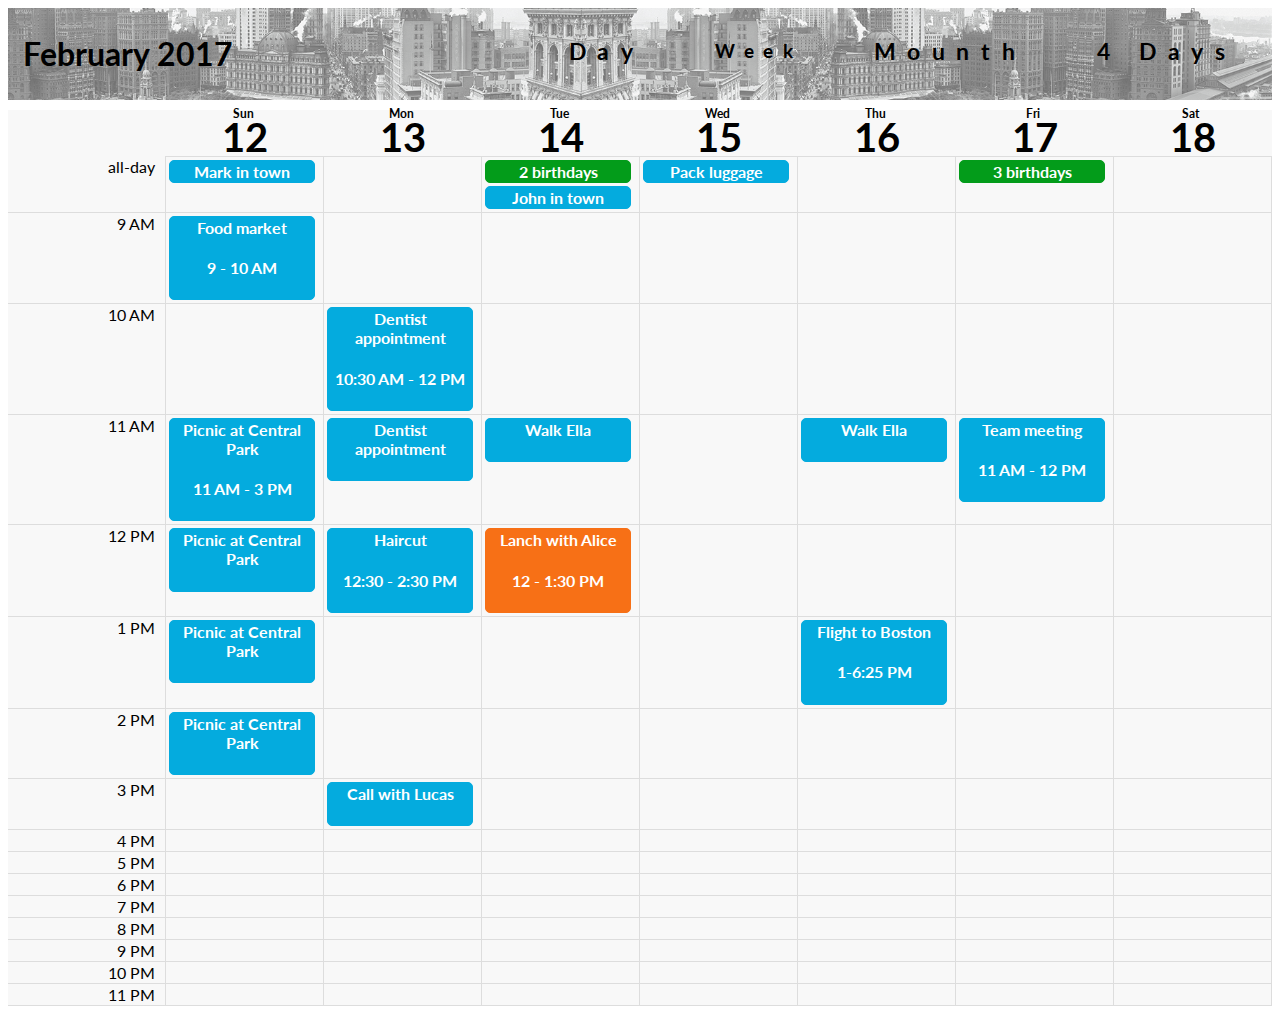
==== commit 599df157: "refactoring" ====
--- a/index2.html
+++ b/index2.html
@@ -249,8 +249,40 @@
                     </span>
                 </td>
                 <td data-label="Wed"><span></span></td>
-                <td data-label="Thu"><span></span></td>
-                <td data-label="Fri"><span></span></td>
+                <td data-label="Thu">
+                    <span class="event-flex-container">
+                        <article class="eventLabelInfo" style="order: 2;">
+                            <div>Walk Ella</div>
+                            <h4></h4>
+                            <div class="hide_context">
+                                <img src="css/icons/RoundIcons-Free-Set-08.png" width="50" height="50" alt="Walk ..."/>
+                            </div>
+                            <h5 class="hide_context">
+                                <ul>
+                                    <li>go to the water park</li>
+                                </ul>
+                            </h5>
+                        </article>
+                    </span>
+                </td>
+                <td data-label="Fri">
+                    <span class="event-flex-container">
+                        <article class="eventLabelInfo" style="order: 2;">
+                            <div>Team meeting</div>
+                            <h4>11 AM - 12 PM</h4>
+                            <div class="hide_context">
+                                <img src="css/icons/RoundIcons-Free-Set-55.png" width="50" height="50" alt="Walk ..."/>
+                                <img src="css/icons/RoundIcons-Free-Set-41.png" width="50" height="50" alt="Walk ..."/>
+                            </div>
+                            <h5 class="hide_context">
+                                <ul>
+                                    <li>call the motel</li>
+                                    <li>rent a minibus by 10:30 AM</li>
+                                </ul>
+                            </h5>
+                        </article>
+                    </span>
+                </td>
                 <td data-label="Sat"><span></span></td>
             </tr>
             <tr>
@@ -283,27 +315,22 @@
                 </td>
                 <td data-label="Mon">
                     <span class="event-flex-container">
-                        <article class="eventLabelInfo" style="order: 2; top: 60px;">
-                            <div>Dentist appointment</div>
-                            <h4></h4>
-                            <div class="hide_context">
-                                <img src="css/icons/Dentist.png" width="50" height="50" alt="Dentist ..."/>
-                            </div>
-                            <h5 class="hide_context">
-                                <ul>
-                                    <li>Important: brush your teeth</li>
-                                    <li>take wet wipes</li>
-                                </ul>
-                            </h5>
-                        </article>
-                    </span></td>
+                        <article class="eventLabelInfo" style="order: 2;">
+                            <div>Haircut</div>
+                            <h4>12:30 - 2:30 PM</h4>
+                            <div class="hide_context">
+                                <img src="css/icons/scissors.png" width="50" height="50" alt="Meeting with ..."/>
+                            </div>
+                        </article>
+                    </span>
+                </td>
                 <td data-label="Tue">
                     <span class="event-flex-container">
                         <article class="eventLabelImportant" style="order: 1;">
                             <div>Lanch with Alice</div>
                             <h4>12 - 1:30 PM</h4>
                             <div class="hide_context">
-                                <img src="css/icons/RoundIcons-Free-Set-57.png" width="50" height="50" alt="Meeting with ...">
+                                <img src="css/icons/RoundIcons-Free-Set-57.png" width="50" height="50" alt="Meeting with ..."/>
                             </div>
                             <ul class="hide_context">
                                 <li>clean shirt</li>
@@ -348,7 +375,23 @@
                 <td data-label="Mon"><span></span></td>
                 <td data-label="Tue"><span></span></td>
                 <td data-label="Wed"><span></span></td>
-                <td data-label="Thu"><span></span></td>
+                <td data-label="Thu">
+                    <span class="event-flex-container">
+                        <article class="eventLabelInfo" style="order: 2;">
+                            <div>Flight to Boston</div>
+                            <h4>1-6:25 PM</h4>
+                            <div class="hide_context">
+                                <img src="css/icons/RoundIcons-Free-Set-24.png" width="50" height="50" alt="Picnic ..."/>
+                            </div>
+                            <h5 class="hide_context">
+                                <ul>
+                                    <li>call Mike</li>
+                                    <li>take a magazine or newspaper</li>
+                                </ul>
+                            </h5>
+                        </article>
+                    </span>
+                </td>
                 <td data-label="Fri"><span></span></td>
                 <td data-label="Sat"><span></span></td>
             </tr>
@@ -391,31 +434,20 @@
                 <td class="allDay" data-label="all-day">3 PM</td>
                 <td data-label="Sun">
                     <span class="event-flex-container">
-                        <article class="eventLabelInfo" style="order: 2;">
-                            <div>Picnic at Central Park</div> 
-                            <h4></h4>
-                            <div class="hide_context">
-                                <img src="css/icons/SEO Training.png" width="50" height="50" alt="Picnic ..."/>
-                            </div>
-                            <h5 class="hide_context">
-                                <ul>
-                                    <li>picnic basket</li>
-                                    <li>drinking water</li>
-                                    <li>salt, spices</li>
-                                    <li>herbs, vegetables and fruits, as well as small raw potatoes</li>
-                                    <li>bread, butter, cheese, smoked</li>
-                                    <li>juice drinks for children and for adults</li>
-                                    <li>picnic table and folding chairs</li>
-                                    <li>mat, pad, karemat</li>
-                                    <li>a pair of knives, opener, corkscrew, chopping board</li>
-                                    <li>utensils for a picnic: plates, cups, spoons, forks</li>
-                                    <li>trash bags</li>
-                                </ul>
-                            </h5>
-                        </article>
-                    </span>
-                </td>
-                <td data-label="Mon"><span></span></td>
+                    </span>
+                </td>
+                <td data-label="Mon">
+                    <span class="event-flex-container">
+                        <article class="eventLabelInfo" style="order: 2;">
+                            <div>Call with Lucas</div>
+                            <h4></h4>
+                            <div class="hide_context">
+                                <img src="css/icons/RoundIcons-Free-Set-20.png" width="50" height="50" alt="Picnic ..."/>
+                            </div>
+                            <h5 class="hide_context"></h5>
+                        </article>
+                    </span>
+                </td>
                 <td data-label="Tue"><span></span></td>
                 <td data-label="Wed"><span></span></td>
                 <td data-label="Thu"><span></span></td>
--- a/css/calendar.css
+++ b/css/calendar.css
@@ -1,232 +1,247 @@
 @import url(http://fonts.googleapis.com/css?family=Lato:300,400,700);
-@font-face {
-    font-family: 'fontawesome-selected';
-    src: url("../font/fontawesome-selected.eot");
-    src: url("../font/fontawesome-selected.eot?#iefix") format('embedded-opentype'), url("../font/fontawesome-selected.woff") format('woff'), url("../font/fontawesome-selected.ttf") format('truetype'), url("../font/fontawesome-selected.svg#fontawesome-selected") format('svg');
-    font-weight: normal;
-    font-style: normal;
-}
-
-body {
-    background: -moz-linear-gradient(-45deg, #cebe29 0%, #01535b 33%, #2989d8 71%, #89b4ff 91%);
-    background: -webkit-gradient(linear, left top, right bottom, color-stop(0%, #cebe29), color-stop(33%, #01535b), color-stop(71%, #2989d8), color-stop(91%, #89b4ff));
-    background: -webkit-linear-gradient(-45deg, #cebe29 0%, #01535b 33%, #2989d8 71%, #89b4ff 91%);
-    background: -o-linear-gradient(-45deg, #cebe29 0%, #01535b 33%, #2989d8 71%, #89b4ff 91%);
-    background: -ms-linear-gradient(-45deg, #cebe29 0%, #01535b 33%, #2989d8 71%, #89b4ff 91%);
-    background: linear-gradient(135deg, #cebe29 0%, #01535b 33%, #2989d8 71%, #89b4ff 91%);
-    filter: progid: DXImageTransform.Microsoft.gradient( startColorstr='#cebe29', endColorstr='#89b4ff', GradientType=1);
-    -webkit-background-size: 100% 100%;
-    -moz-background-size: 100% 100%;
-    background-size: 100% 100%;
-}
-
 body {
     font-family: 'Lato', Calibri, Arial, sans-serif;
+    color: #000;
+}
+
+
+/* flex */
+
+nav {
+    background-image: url(images/london2.png);
+    /* Положение фона */
+    background-repeat: no-repeat;
+    /* Отменяем повторение фона */
+    background-size: cover;
+}
+
+nav .mainHeader {
+    padding: 10px 0 10px 20px;
+}
+
+nav menu a,
+nav menu li {
+    text-decoration: none;
+    list-style: none;
+    font-size: 120%;
+    color: inherit;
+    font-weight: 700;
+    line-height: 30px;
+    border-bottom: 4px solid transparent;
+    letter-spacing: 0.5em;
+}
+
+nav menu a:hover {
+    color: #000;
+    border-color: #000;
+}
+
+nav .clearfix {
+    display: flex;
+    align-items: center;
+    flex-wrap: wrap;
+}
+
+nav .mainHeader {
+    flex: 1 1 auto;
+    padding: 5px 15px;
+}
+
+nav menu {
+    display: flex;
+    flex: 1 1 auto;
+    justify-content: space-around;
+    padding: 5px 0;
+    flex-wrap: wrap;
+}
+
+table {
+    /*border: 1px solid #ccc;*/
+    border-collapse: collapse;
+    margin-top: 10px;
+    padding: 0;
+    table-layout: fixed;
+    width: 100%;
+}
+
+table tr {
+    background: #f8f8f8;
+    padding: .35em;
+}
+
+table th {
     text-align: center;
-    font-size: 100%;
-}
-
-body header h2 {
-    font-size: 25px;
-    line-height: 30px;
-    margin: 0;
-}
-
-.customHeader {
-    padding: 10px 10px 10px 10px;
-    height: 30px;
-}
-
-.customHeader h2 {
-    font-weight: 300;
-    text-transform: uppercase;
-    letter-spacing: 4px;
-    text-shadow: 1px 1px 0 rgba(0, 0, 0, 0.1);
-}
-
-.customHeader h2 {
-    color: #fff;
-}
-
-.customHeader h2 a,
-.customHeader h2 span {
-    color: rgba(255, 255, 255, 0.3);
-    font-size: 80%;
-    letter-spacing: 3px;
-    white-space: nowrap;
-}
-
-.customHeader h2 a {
-    color: rgba(255, 255, 255, 0.5);
-}
-
-.customHeader .customMounth {
-    width: 40%;
-    float: right;
-}
-
-.no-touch .customHeader h2 a:hover {
-    color: rgba(255, 255, 255, 0.9);
-}
-
-table {
-    margin: 10px auto;
-    border-radius: 20px 20px 20px 20px;
-    border-top-left-radius: 20px;
-    border-top-right-radius: 20px;
-    border-bottom-right-radius: 20px;
-    border-bottom-left-radius: 20px;
-    background: rgba(255, 255, 255, 0.1);
-    background-image: none;
-    background-repeat: repeat;
-    background-attachment: scroll;
-    background-position: 0% 0%;
-    background-origin: padding-box;
-    background-size: auto auto;
-}
-
-td,
-thead,
-tbody {
-    padding: 10px;
-    float: none;
-    font-weight: 300;
-    min-height: 30px;
-    box-shadow: inset -1px -1px rgba(255, 255, 255, 0.2);
-    border: none;
-}
-
-td {
-    width: 200px;
-    height: 81px;
-    color: rgba(255, 255, 255, 0.9);
-    font-size: 26px;
-    font-weight: 300;
-    text-shadow: 0 1px 1px rgba(0, 0, 0, 0.3);
+}
+
+table td {
+    text-align: right;
+    padding-right: 10px;
+}
+
+table td:not([data-label="all-day"]) {
+    border: 1px solid #ddd;
+    vertical-align: top;
+}
+
+td.allDay[data-label="all-day"] {
+    border-bottom: 1px solid #ddd;
+    vertical-align: top;
+}
+
+.week {
+    text-indent: -2%;
+    font-size: 75%;
+    line-height: 50%;
+}
+
+.day {
+    font-size: 250%;
+    line-height: 90%;
+}
+
+
+/*inserts*/
+
+td>span.event-flex-container:active .eventLabelInfo,
+td>span.event-flex-container:active .eventLabelBD,
+td>span.event-flex-container:active .eventLabelImportant {
+    display: table-caption;
     position: relative;
+    transform: scaleX(1.0);
+    z-index: 999;
+    width: 110%;
+    min-height: 110%;
+    color: #000;
+    background: ghostwhite;
+    box-shadow: 3px 5px 7px rgba(0, 0, 0, .7);
+    border: 1px solid #000;
+    border-bottom-left-radius: 10px;
+    border-bottom-right-radius: 10px;
+    border-top: 5px solid #eb9816;
+    border-top-left-radius: 10px;
+    border-top-right-radius: 10px;
+}
+
+td>span.event-flex-container .hide_context {
+    display: none;
+}
+
+td>span.event-flex-container:active .hide_context li {
     text-align: left;
-    vertical-align: top;
-}
-
-th {
-    color: rgba(255, 255, 255, 0.9);
-    text-shadow: 0 1px 1px rgba(0, 0, 0, 0.3);
-    height: 30px;
-    font-weight: bold;
-    font-size: 14px;
+}
+
+td>span.event-flex-container:active .hide_context {
+    display: block;
+}
+
+td>ul {
+    list-style: none;
+}
+
+td>span.event-flex-container {
+    display: flex;
+    flex-direction: column;
+    justify-content: flex-start;
+}
+
+td span .eventLabelBD,
+td span .eventLabelImportant,
+td span .eventLabelInfo {
+    padding: 1px 1px;
+    align-content: stretch;
+}
+
+td>span {
+    margin: 1px;
+    padding: 1px;
+    padding-block-end: 1px;
+    font-size: auto;
+    font-weight: 700;
     text-align: center;
-}
-
-thead,
-tfoot {
-    height: 30px;
-    line-height: 30px;
-    transition: background .2s .1s;
-    letter-spacing: 6px;
-    text-transform: uppercase;
-}
-
-thead th {
-    border-top-left-radius: 20px;
-    border-top-right-radius: 20px;
-    background: rgba(255, 255, 255, 0.25);
-}
-
-tfoot th {
-    border-bottom-left-radius: 20px;
-    border-bottom-right-radius: 20px;
-    background: rgba(255, 255, 255, 0.25);
-}
-
-td:hover {
+    color: white;
+}
+
+td>span .eventLabelImportant {
+    /* margin: 1px;*/
+    width: 100%;
+    background: #F77016;
+    border: 1px solid #F77016;
+    border-radius: 5px;
+}
+
+td>span .eventLabelInfo {
+    /*margin: 1px;*/
+    width: 100%;
+    background: #04ABDE;
+    background-size: 100%;
+    border: 1px solid #04ABDE;
+    border-radius: 5px;
+}
+
+td>span .eventLabelBD {
+    /* margin: 1px;*/
+    width: 100%;
+    background: #039C1A;
+    border: 1px solid #039C1A;
+    border-radius: 5px;
+}
+
+td:hover:not(.allDay) {
     background: rgba(115, 255, 111, 0.4);
-    transform: scaleX(1.0);
     box-shadow: 3px 5px 7px rgba(0, 0, 0, .7);
     cursor: pointer;
-    border-bottom-left-radius: 20px;
-    border-bottom-right-radius: 20px;
-    border-top-left-radius: 20px;
-    border-top-right-radius: 20px;
-}
-
-@media screen and (max-width: 768px) {
-    /* разрешение планшета */
-    body {
+    border-bottom-left-radius: 10px;
+    border-bottom-right-radius: 10px;
+    border-top-left-radius: 10px;
+    border-top-right-radius: 10px;
+}
+
+@media screen and (max-width: 600px) {
+    nav .mainHeader {
+        text-align: center;
+        font-size: 100%;
+    }
+    nav menu {
         font-size: 80%;
     }
-    td,
-    thead,
-    tbody {
-        min-height: 30px;
-        padding: 1%;
-    }
-    th {
-        font-size: 80%;
-        letter-spacing: 2px;
-    }
-    td {
-        min-width: 15%;
-        max-width: 200px;
-        height: 65px;
-        font-size: 20px;
-    }
-    .customHeader {
-        padding: 1%;
-        height: auto;
-    }
-    .customHeader h2 a,
-    .customHeader h2 span {
+    .day {
+        font-size: 120%;
+    }
+    .week {
         font-size: 50%;
     }
-    .customHeader .customMounth {
-        width: 20%;
-        float: auto;
-    }
-    td:hover {
-        border-bottom-left-radius: 10px;
-        border-bottom-right-radius: 10px;
-        border-top-left-radius: 10px;
-        border-top-right-radius: 10px;
-    }
-}
-
-@media screen and (max-width: 480px) {
-    /* разрешение смартфона */
-    body {
-        font-size: 60%;
-    }
-    td,
-    thead,
-    tbody {
-        min-height: 15px;
-        padding: 1%;
-    }
-    th {
-        font-size: 60%;
-        letter-spacing: 1px;
-    }
-    td {
-        min-width: 10%;
-        max-width: 200px;
-        height: 50px;
-        font-size: 15px;
-    }
-    .customHeader {
-        padding: 1%;
-        height: auto;
-    }
-    .customHeader h2 a,
-    .customHeader h2 span {
-        font-size: 50%;
-    }
-    .customHeader .customMounth {
-        width: 10%;
-        float: auto;
-    }
-    td:hover {
-        border-bottom-left-radius: 5px;
-        border-bottom-right-radius: 5px;
-        border-top-left-radius: 5px;
-        border-top-right-radius: 5px;
+    table thead {
+        display: none;
+    }
+    table tr {
+        border-bottom: 3px solid #ddd;
+        display: block;
+    }
+    table td {
+        border-bottom: 1px solid #ddd;
+        display: block;
+        text-align: right;
+    }
+    table td:before {
+        content: attr(data-label);
+        float: left;
+    }
+    td>span.event-flex-container {
+        display: initial;
+    }
+    td>span.event-flex-container div:not(.hide_context) {
+        padding-left: 5%;
+    }
+    td>span.event-flex-container div.hide_context {
+        display: initial;
+    }
+    td>span.event-flex-container .eventLabelInfo,
+    td>span.event-flex-container .eventLabelImportant,
+    td>span.event-flex-container .eventLabelBD {
+        display: flex;
+        justify-content: space-between;
+        align-items: center;
+        align-self: center;
+        flex-wrap: wrap;
     }
 }